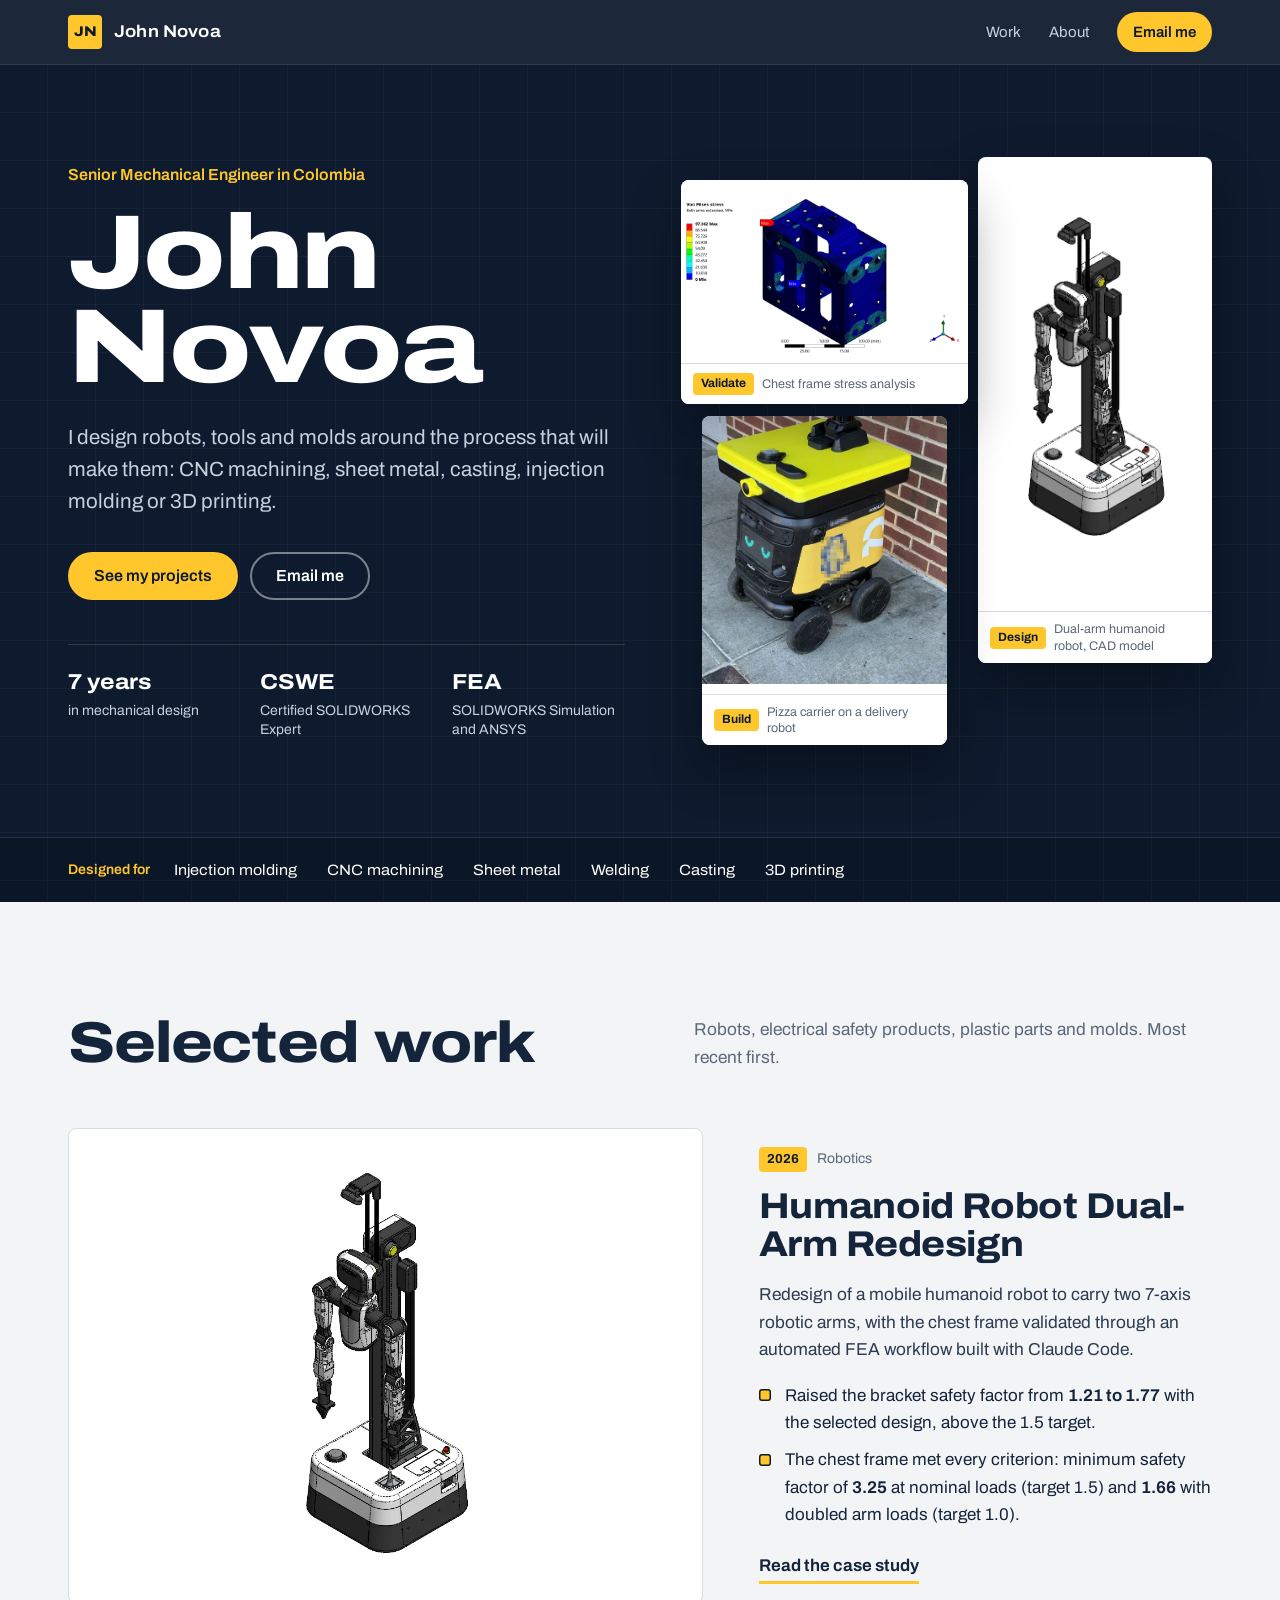
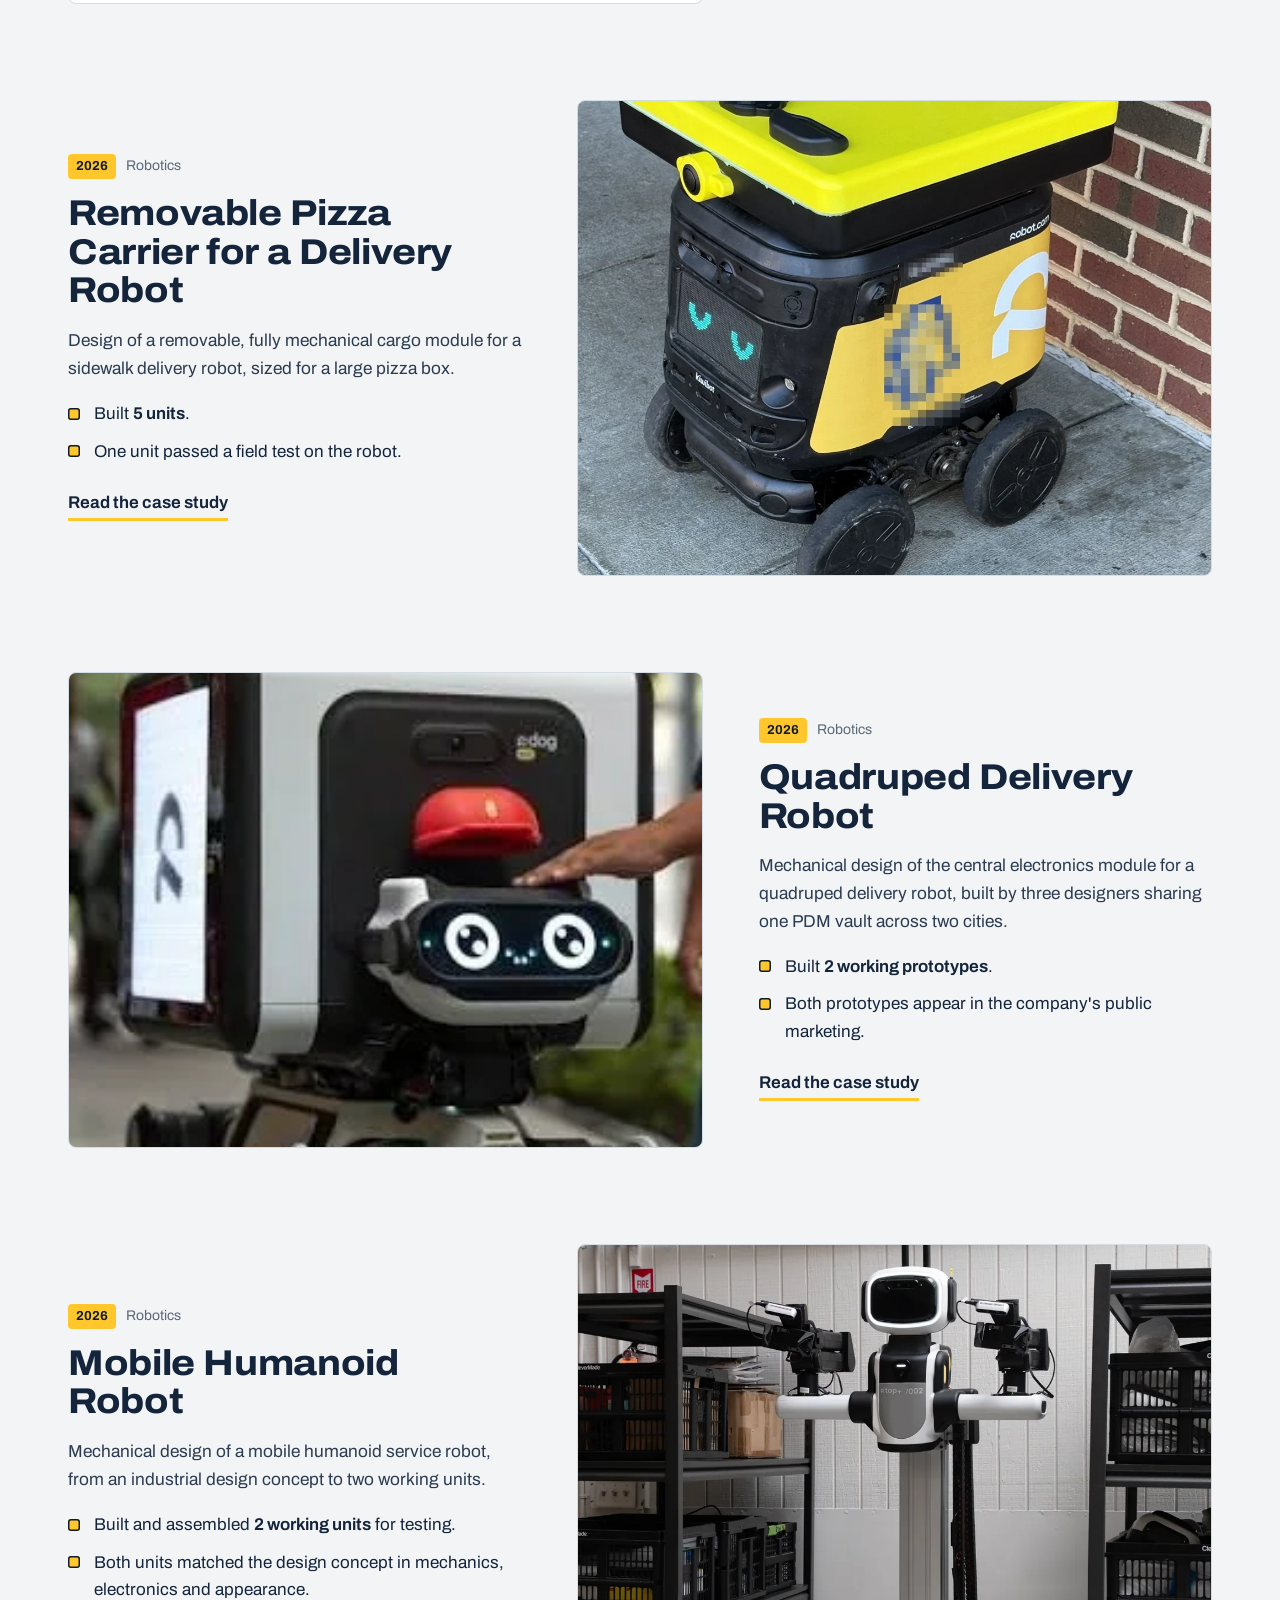
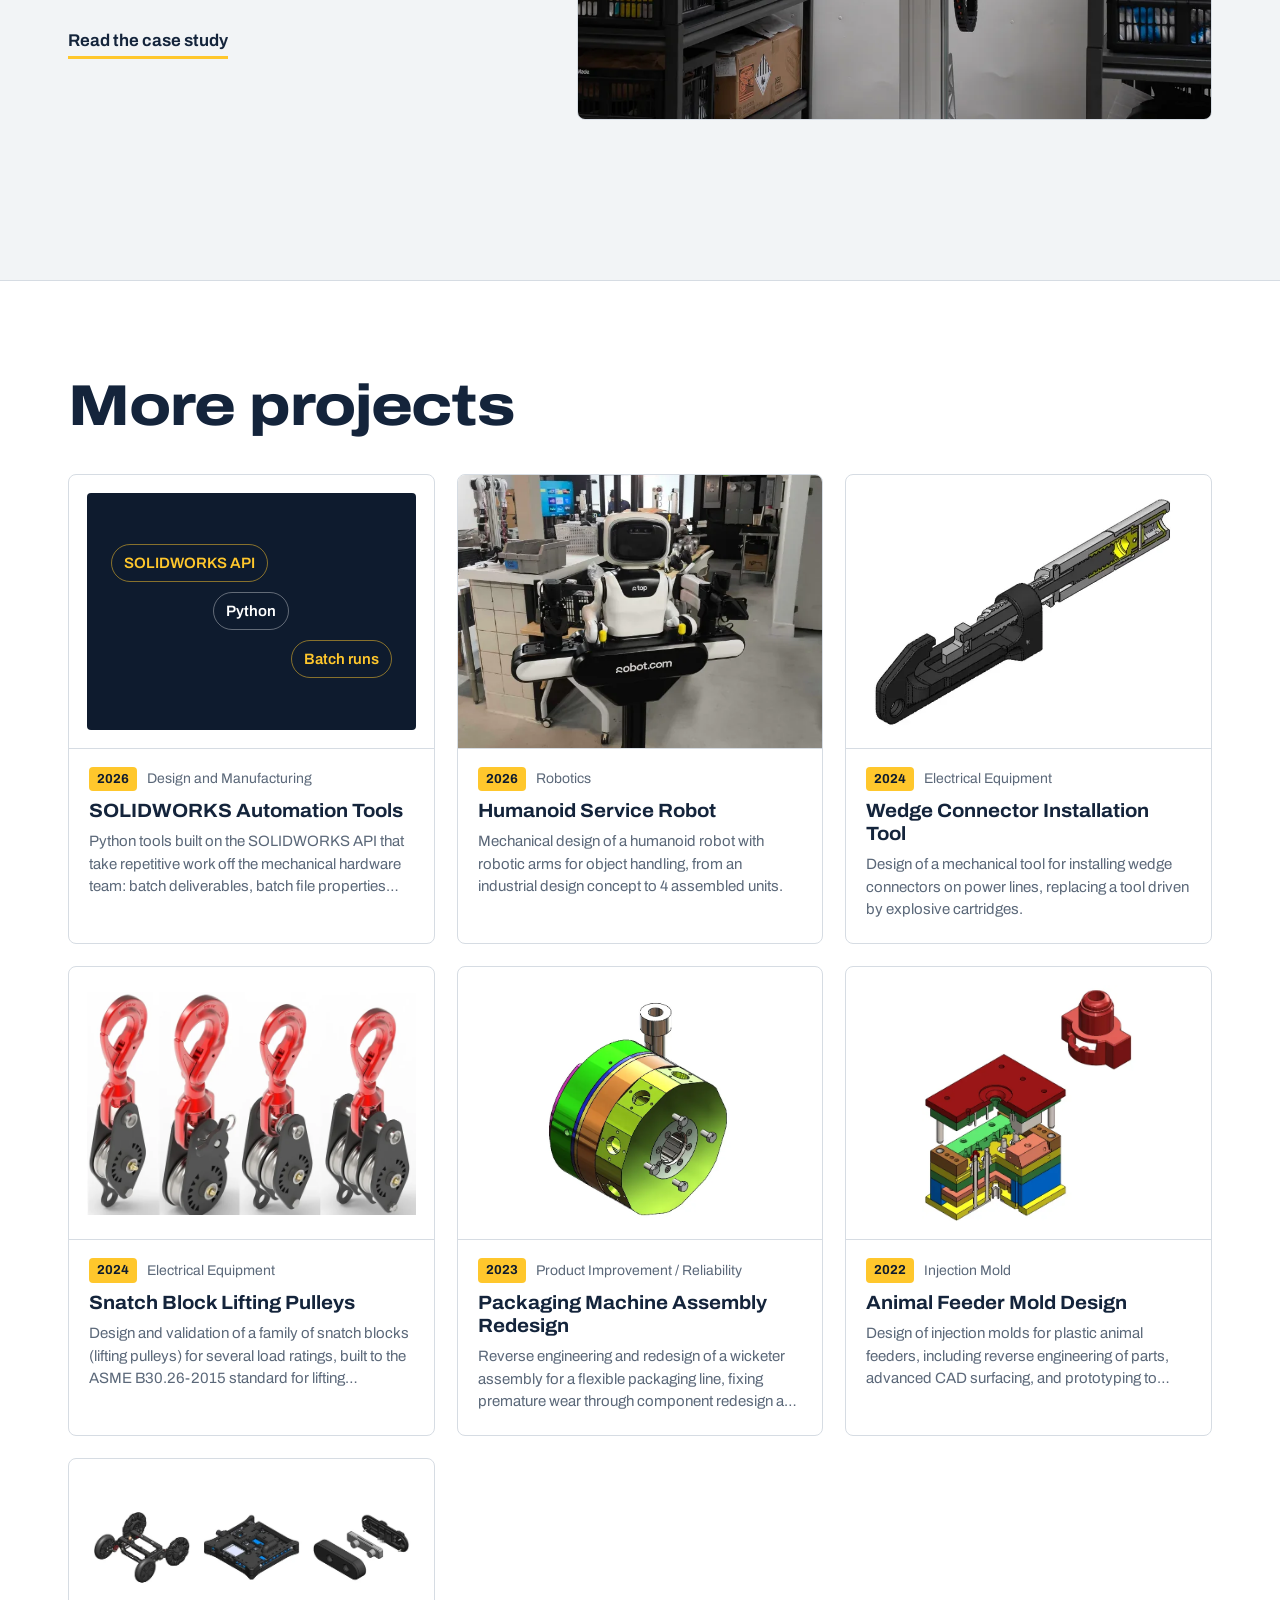
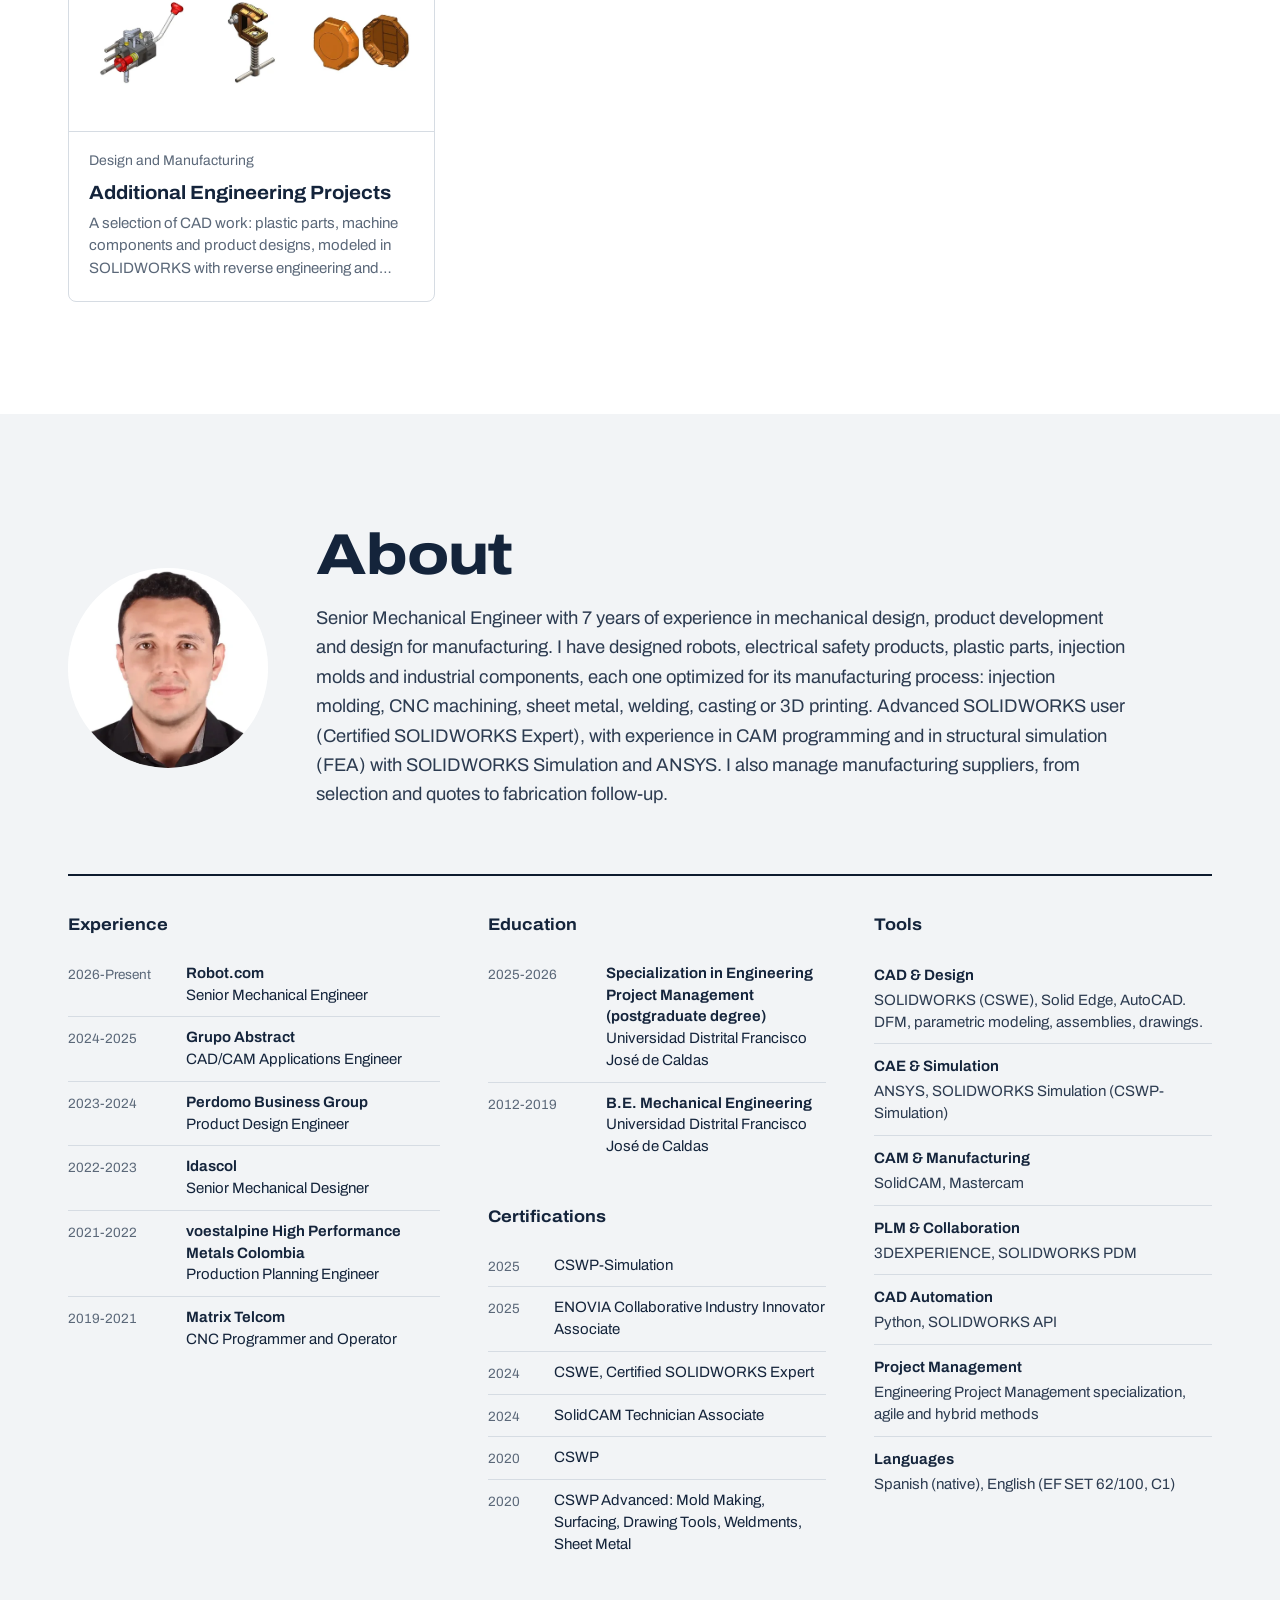
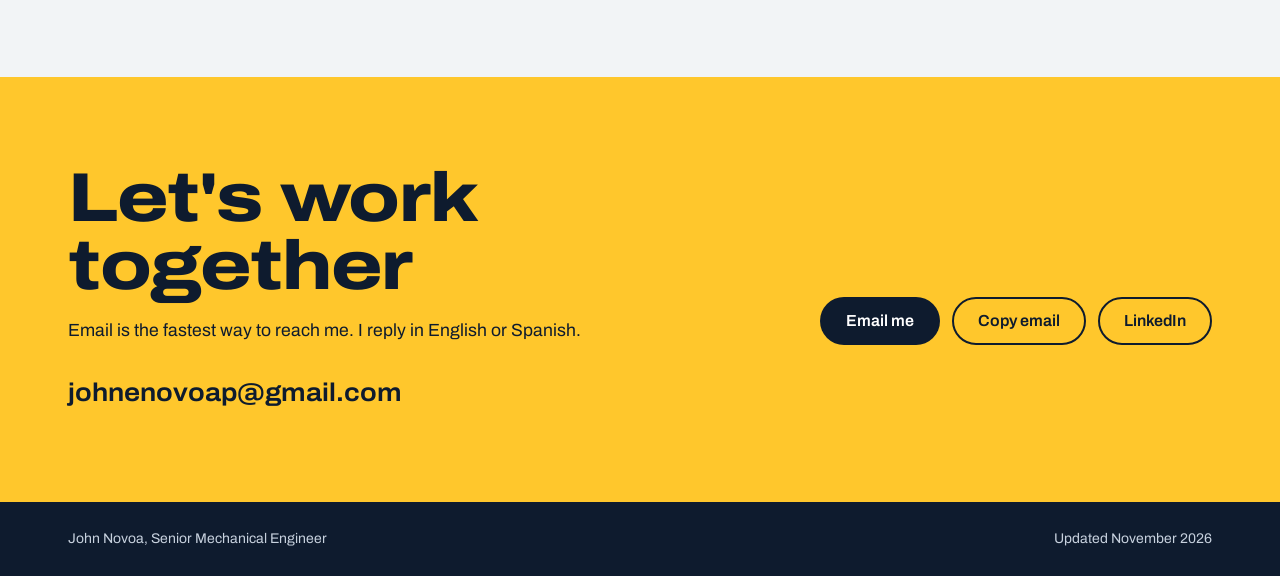
==== index.html @ 4c5e6058 "Portfolio site: home page and project case studies Co-Authored-By: Claude Opus 5.5 <noreply@anthropi" ====
<!DOCTYPE html>
<html lang="en">
<head>
<meta charset="utf-8">
<meta name="viewport" content="width=device-width, initial-scale=1">
<title>John Novoa | Senior Mechanical Engineer</title>
<meta name="description" content="John Novoa, Senior Mechanical Engineer in Colombia. Robots, electrical safety products, injection molds and industrial parts, designed for manufacturing and checked with FEA.">
<link rel="canonical" href="https://johnnovoa.github.io/portfolio/">
<meta property="og:type" content="website">
<meta property="og:title" content="John Novoa | Senior Mechanical Engineer">
<meta property="og:description" content="John Novoa, Senior Mechanical Engineer in Colombia. Robots, electrical safety products, injection molds and industrial parts, designed for manufacturing and checked with FEA.">
<meta property="og:url" content="https://johnnovoa.github.io/portfolio/">
<meta property="og:image" content="https://johnnovoa.github.io/portfolio/assets/img/og.jpg">
<meta name="twitter:card" content="summary_large_image">
<meta name="theme-color" content="#0E1B2E">
<link rel="icon" href="assets/favicon.svg" type="image/svg+xml">
<link rel="preload" href="assets/fonts/archivo-wdth.woff2" as="font" type="font/woff2" crossorigin>
<link rel="stylesheet" href="assets/css/site.css">
</head>
<body class="home">
<a class="skip" href="#main">Skip to content</a>
<header class="nav">
  <div class="wrap nav-in">
    <a class="mark" href="index.html" aria-label="John Novoa, home"><span class="mark-box">JN</span><span class="mark-name">John Novoa</span></a>
    <nav aria-label="Main">
      <a href="#work">Work</a>
      <a href="#about">About</a>
      <a class="nav-cta" href="mailto:johnenovoap@gmail.com">Email me</a>
    </nav>
  </div>
</header>
<main id="main">
<section class="hero" aria-labelledby="hero-h">
  <div class="wrap hero-in">
    <div class="hero-text" data-enter style="--d:0">
      <p class="kicker">Senior Mechanical Engineer in Colombia</p>
      <h1 id="hero-h">John Novoa</h1>
      <p class="hero-lead">I design robots, tools and molds around the process that will make them: CNC machining, sheet metal, casting, injection molding or 3D printing.</p>
      <div class="hero-actions">
        <a class="btn btn-yellow" href="#work">See my projects</a>
        <a class="btn btn-ghost" href="mailto:johnenovoap@gmail.com">Email me</a>
      </div>
      <ul class="hero-facts">
        <li><strong>7 years</strong> in mechanical design</li>
        <li><strong>CSWE</strong> Certified SOLIDWORKS Expert</li>
        <li><strong>FEA</strong> SOLIDWORKS Simulation and ANSYS</li>
      </ul>
    </div>
    <div class="hero-collage"><figure class="hc hc-a" data-enter style="--d:0"><img src="assets/img/27a45e9d2a-sm.webp" width="433" height="738" alt="Dual-arm humanoid robot, CAD model" decoding="async"><figcaption><span class="tag">Design</span>Dual-arm humanoid robot, CAD model</figcaption></figure><figure class="hc hc-b" data-enter style="--d:1"><img src="assets/img/2b82d723d8-sm.webp" width="581" height="760" alt="Pizza carrier on a delivery robot" decoding="async"><figcaption><span class="tag">Build</span>Pizza carrier on a delivery robot</figcaption></figure><figure class="hc hc-c" data-enter style="--d:2"><img src="assets/img/b080f89fcd.webp" srcset="assets/img/b080f89fcd-sm.webp 760w, assets/img/b080f89fcd.webp 1600w" sizes="(max-width: 760px) 100vw, 60vw" width="1600" height="1000" alt="Chest frame stress analysis" decoding="async"><figcaption><span class="tag">Validate</span>Chest frame stress analysis</figcaption></figure></div>
  </div>
  <div class="process-strip"><div class="wrap"><span class="ps-label">Designed for</span><ul><li>Injection molding</li><li>CNC machining</li><li>Sheet metal</li><li>Welding</li><li>Casting</li><li>3D printing</li></ul></div></div>
</section>

<section class="work" id="work" aria-labelledby="work-h">
  <div class="wrap">
    <div class="sec-head">
      <h2 id="work-h">Selected work</h2>
      <p>Robots, electrical safety products, plastic parts and molds. Most recent first.</p>
    </div>
    
    <article class="feature">
      <a class="feature-media" href="projects/humanoid-robot-dual-arm-redesign.html" tabindex="-1" aria-hidden="true">
        <img src="assets/img/27a45e9d2a.webp" width="433" height="738" alt="Full mobile robot with the body on the linear actuator" decoding="async" loading="lazy">
      </a>
      <div class="feature-text">
        <p class="meta"><span class="year">2026</span>Robotics</p>
        <h3><a href="projects/humanoid-robot-dual-arm-redesign.html">Humanoid Robot Dual-Arm Redesign</a></h3>
        <p class="feature-desc">Redesign of a mobile humanoid robot to carry two 7-axis robotic arms, with the chest frame validated through an automated FEA workflow built with Claude Code.</p>
        <ul class="ticks"><li>Raised the bracket safety factor from <strong>1.21 to 1.77</strong> with the selected design, above the 1.5 target.</li><li>The chest frame met every criterion: minimum safety factor of <strong>3.25</strong> at nominal loads (target 1.5) and <strong>1.66</strong> with doubled arm loads (target 1.0).</li></ul>
        <a class="more" href="projects/humanoid-robot-dual-arm-redesign.html">Read the case study<span class="sr"> about Humanoid Robot Dual-Arm Redesign</span></a>
      </div>
    </article>
    <article class="feature flip">
      <a class="feature-media cover" href="projects/removable-pizza-carrier-for-a-delivery-robot.html" tabindex="-1" aria-hidden="true">
        <img src="assets/img/2b82d723d8.webp" srcset="assets/img/2b82d723d8-sm.webp 581w, assets/img/2b82d723d8.webp 1147w" sizes="(max-width: 900px) 100vw, 55vw" width="1147" height="1500" alt="Pizza carrier mounted on the delivery robot" decoding="async" loading="lazy">
      </a>
      <div class="feature-text">
        <p class="meta"><span class="year">2026</span>Robotics</p>
        <h3><a href="projects/removable-pizza-carrier-for-a-delivery-robot.html">Removable Pizza Carrier for a Delivery Robot</a></h3>
        <p class="feature-desc">Design of a removable, fully mechanical cargo module for a sidewalk delivery robot, sized for a large pizza box.</p>
        <ul class="ticks"><li>Built <strong>5 units</strong>.</li><li>One unit passed a field test on the robot.</li></ul>
        <a class="more" href="projects/removable-pizza-carrier-for-a-delivery-robot.html">Read the case study<span class="sr"> about Removable Pizza Carrier for a Delivery Robot</span></a>
      </div>
    </article>
    <article class="feature">
      <a class="feature-media cover" href="projects/quadruped-delivery-robot.html" tabindex="-1" aria-hidden="true">
        <img src="assets/img/2d3044043c.webp" width="275" height="325" alt="Prototype in the field" decoding="async" loading="lazy">
      </a>
      <div class="feature-text">
        <p class="meta"><span class="year">2026</span>Robotics</p>
        <h3><a href="projects/quadruped-delivery-robot.html">Quadruped Delivery Robot</a></h3>
        <p class="feature-desc">Mechanical design of the central electronics module for a quadruped delivery robot, built by three designers sharing one PDM vault across two cities.</p>
        <ul class="ticks"><li>Built <strong>2 working prototypes</strong>.</li><li>Both prototypes appear in the company&#x27;s public marketing.</li></ul>
        <a class="more" href="projects/quadruped-delivery-robot.html">Read the case study<span class="sr"> about Quadruped Delivery Robot</span></a>
      </div>
    </article>
    <article class="feature flip">
      <a class="feature-media cover" href="projects/mobile-humanoid-robot.html" tabindex="-1" aria-hidden="true">
        <img src="assets/img/79cd6c6e70.webp" srcset="assets/img/79cd6c6e70-sm.webp 507w, assets/img/79cd6c6e70.webp 1067w" sizes="(max-width: 900px) 100vw, 55vw" width="1067" height="1600" alt="Assembled unit during testing" decoding="async" loading="lazy">
      </a>
      <div class="feature-text">
        <p class="meta"><span class="year">2026</span>Robotics</p>
        <h3><a href="projects/mobile-humanoid-robot.html">Mobile Humanoid Robot</a></h3>
        <p class="feature-desc">Mechanical design of a mobile humanoid service robot, from an industrial design concept to two working units.</p>
        <ul class="ticks"><li>Built and assembled <strong>2 working units</strong> for testing.</li><li>Both units matched the design concept in mechanics, electronics and appearance.</li></ul>
        <a class="more" href="projects/mobile-humanoid-robot.html">Read the case study<span class="sr"> about Mobile Humanoid Robot</span></a>
      </div>
    </article>
  </div>
</section>

<section class="more-work" aria-labelledby="more-h">
  <div class="wrap">
    <h2 id="more-h" class="sec-title">More projects</h2>
    <ul class="cards">
      <li class="card">
        <a href="projects/solidworks-automation-tools.html">
          <span class="card-thumb"><span class="thumb-code" aria-hidden="true"><span>SOLIDWORKS API</span><span>Python</span><span>Batch runs</span></span></span>
          <span class="card-body">
            <span class="meta"><span class="year">2026</span>Design and Manufacturing</span>
            <span class="card-title">SOLIDWORKS Automation Tools</span>
            <span class="card-desc">Python tools built on the SOLIDWORKS API that take repetitive work off the mechanical hardware team: batch deliverables, batch file properties and bills of materials.</span>
          </span>
        </a>
      </li>
      <li class="card">
        <a href="projects/humanoid-service-robot.html">
          <span class="card-thumb cover"><img src="assets/img/4a102c4e50-sm.webp" width="587" height="760" alt="" decoding="async" loading="lazy"></span>
          <span class="card-body">
            <span class="meta"><span class="year">2026</span>Robotics</span>
            <span class="card-title">Humanoid Service Robot</span>
            <span class="card-desc">Mechanical design of a humanoid robot with robotic arms for object handling, from an industrial design concept to 4 assembled units.</span>
          </span>
        </a>
      </li>
      <li class="card">
        <a href="projects/wedge-connector-installation-tool.html">
          <span class="card-thumb"><img src="assets/img/f9f5f37aba-sm.webp" width="594" height="444" alt="" decoding="async" loading="lazy"></span>
          <span class="card-body">
            <span class="meta"><span class="year">2024</span>Electrical Equipment</span>
            <span class="card-title">Wedge Connector Installation Tool</span>
            <span class="card-desc">Design of a mechanical tool for installing wedge connectors on power lines, replacing a tool driven by explosive cartridges.</span>
          </span>
        </a>
      </li>
      <li class="card">
        <a href="projects/snatch-block-lifting-pulleys.html">
          <span class="card-thumb"><img src="assets/img/d32afb1235-sm.webp" width="760" height="515" alt="" decoding="async" loading="lazy"></span>
          <span class="card-body">
            <span class="meta"><span class="year">2024</span>Electrical Equipment</span>
            <span class="card-title">Snatch Block Lifting Pulleys</span>
            <span class="card-desc">Design and validation of a family of snatch blocks (lifting pulleys) for several load ratings, built to the ASME B30.26-2015 standard for lifting equipment in the electrical sector.</span>
          </span>
        </a>
      </li>
      <li class="card">
        <a href="projects/packaging-machine-assembly-redesign.html">
          <span class="card-thumb"><img src="assets/img/97900d9d60-sm.webp" width="559" height="650" alt="" decoding="async" loading="lazy"></span>
          <span class="card-body">
            <span class="meta"><span class="year">2023</span>Product Improvement / Reliability</span>
            <span class="card-title">Packaging Machine Assembly Redesign</span>
            <span class="card-desc">Reverse engineering and redesign of a wicketer assembly for a flexible packaging line, fixing premature wear through component redesign and material selection.</span>
          </span>
        </a>
      </li>
      <li class="card">
        <a href="projects/animal-feeder-mold-design.html">
          <span class="card-thumb"><img src="assets/img/ce77e8c46d-sm.webp" width="527" height="582" alt="" decoding="async" loading="lazy"></span>
          <span class="card-body">
            <span class="meta"><span class="year">2022</span>Injection Mold</span>
            <span class="card-title">Animal Feeder Mold Design</span>
            <span class="card-desc">Design of injection molds for plastic animal feeders, including reverse engineering of parts, advanced CAD surfacing, and prototyping to validate functionality before manufacturing.</span>
          </span>
        </a>
      </li>
      <li class="card">
        <a href="projects/additional-engineering-projects.html">
          <span class="card-thumb"><img src="assets/img/8ab5a078c0-sm.webp" width="760" height="439" alt="" decoding="async" loading="lazy"></span>
          <span class="card-body">
            <span class="meta">Design and Manufacturing</span>
            <span class="card-title">Additional Engineering Projects</span>
            <span class="card-desc">A selection of CAD work: plastic parts, machine components and product designs, modeled in SOLIDWORKS with reverse engineering and design for manufacturing.</span>
          </span>
        </a>
      </li>
    </ul>
  </div>
</section>

<section class="about" id="about" aria-labelledby="about-h">
  <div class="wrap">
    <div class="about-top">
      <img class="portrait" src="assets/img/15ae0c9bc2.webp" width="480" height="480" alt="Portrait of John Novoa" decoding="async" loading="lazy">
      <div>
        <h2 id="about-h" class="sec-title">About</h2>
        <p class="about-lead">Senior Mechanical Engineer with 7 years of experience in mechanical design, product development and design for manufacturing. I have designed robots, electrical safety products, plastic parts, injection molds and industrial components, each one optimized for its manufacturing process: injection molding, CNC machining, sheet metal, welding, casting or 3D printing. Advanced SOLIDWORKS user (Certified SOLIDWORKS Expert), with experience in CAM programming and in structural simulation (FEA) with SOLIDWORKS Simulation and ANSYS. I also manage manufacturing suppliers, from selection and quotes to fabrication follow-up.</p>
      </div>
    </div>
    <div class="about-grid">
      <div class="col">
        <h3>Experience</h3>
        <ol class="tl"><li><span class="when">2026-Present</span><span><strong>Robot.com</strong>Senior Mechanical Engineer</span></li><li><span class="when">2024-2025</span><span><strong>Grupo Abstract</strong>CAD/CAM Applications Engineer</span></li><li><span class="when">2023-2024</span><span><strong>Perdomo Business Group</strong>Product Design Engineer</span></li><li><span class="when">2022-2023</span><span><strong>Idascol</strong>Senior Mechanical Designer</span></li><li><span class="when">2021-2022</span><span><strong>voestalpine High Performance Metals Colombia</strong>Production Planning Engineer</span></li><li><span class="when">2019-2021</span><span><strong>Matrix Telcom</strong>CNC Programmer and Operator</span></li></ol>
      </div>
      <div class="col">
        <h3>Education</h3>
        <ol class="tl"><li><span class="when">2025-2026</span><span><strong>Specialization in Engineering Project Management (postgraduate degree)</strong>Universidad Distrital Francisco José de Caldas</span></li><li><span class="when">2012-2019</span><span><strong>B.E. Mechanical Engineering</strong>Universidad Distrital Francisco José de Caldas</span></li></ol>
        <h3>Certifications</h3>
        <ul class="tl certs"><li><span class="when">2025</span><span>CSWP-Simulation</span></li><li><span class="when">2025</span><span>ENOVIA Collaborative Industry Innovator Associate</span></li><li><span class="when">2024</span><span>CSWE, Certified SOLIDWORKS Expert</span></li><li><span class="when">2024</span><span>SolidCAM Technician Associate</span></li><li><span class="when">2020</span><span>CSWP</span></li><li><span class="when">2020</span><span>CSWP Advanced: Mold Making, Surfacing, Drawing Tools, Weldments, Sheet Metal</span></li></ul>
      </div>
      <div class="col">
        <h3>Tools</h3>
        <dl class="skills"><div><dt>CAD &amp; Design</dt><dd>SOLIDWORKS (CSWE), Solid Edge, AutoCAD. DFM, parametric modeling, assemblies, drawings.</dd></div><div><dt>CAE &amp; Simulation</dt><dd>ANSYS, SOLIDWORKS Simulation (CSWP-Simulation)</dd></div><div><dt>CAM &amp; Manufacturing</dt><dd>SolidCAM, Mastercam</dd></div><div><dt>PLM &amp; Collaboration</dt><dd>3DEXPERIENCE, SOLIDWORKS PDM</dd></div><div><dt>CAD Automation</dt><dd>Python, SOLIDWORKS API</dd></div><div><dt>Project Management</dt><dd>Engineering Project Management specialization, agile and hybrid methods</dd></div><div><dt>Languages</dt><dd>Spanish (native), English (EF SET 62/100, C1)</dd></div></dl>
      </div>
    </div>
  </div>
</section>
</main>
<section class="contact" id="contact" aria-labelledby="contact-h">
  <div class="wrap contact-in">
    <div>
      <h2 id="contact-h">Let's work together</h2>
      <p>Email is the fastest way to reach me. I reply in English or Spanish.</p>
    </div>
    <div class="contact-actions">
      <a class="btn btn-dark" href="mailto:johnenovoap@gmail.com">Email me</a>
      <button class="btn btn-line copy" type="button" data-copy="johnenovoap@gmail.com">Copy email</button>
      <a class="btn btn-line" href="https://www.linkedin.com/in/john-novoa" target="_blank" rel="noopener">LinkedIn</a>
    </div>
    <p class="contact-mail">johnenovoap@gmail.com</p>
  </div>
</section>
<footer class="foot">
  <div class="wrap foot-in">
    <span>John Novoa, Senior Mechanical Engineer</span>
    <span>Updated November 2026</span>
  </div>
</footer>
<dialog class="lightbox" aria-label="Enlarged image">
  <button class="lb-close" type="button" aria-label="Close">Close</button>
  <img alt="">
  <p class="lb-cap"></p>
</dialog>
<script src="assets/js/site.js" defer></script>
</body>
</html>
---- assets/css/site.css ----
/* John Novoa portfolio */
@font-face{font-family:'Archivo';src:url(../fonts/archivo-wdth.woff2) format('woff2');font-weight:100 900;font-stretch:62% 125%;font-style:normal;font-display:swap}

:root{
  --navy:#0E1B2E;
  --navy-2:#172A45;
  --ink:#14243B;
  --muted:#5B6879;
  --paper:#F2F4F6;
  --white:#FFFFFF;
  --line:#D6DCE3;
  --yellow:#FFC72C;
  --on-dark:#C7D1DE;
  --radius:8px;
  --wrap:1200px;
  --font:'Archivo',system-ui,-apple-system,'Segoe UI',Roboto,sans-serif;
}
*{box-sizing:border-box}
html{scroll-behavior:smooth;scroll-padding-top:80px}
body{margin:0;font-family:var(--font);font-size:17px;line-height:1.6;color:var(--ink);background:var(--paper);-webkit-font-smoothing:antialiased;text-rendering:optimizeLegibility}
img{display:block;max-width:100%;height:auto}
a{color:inherit}
strong{font-weight:650}
.wrap{max-width:var(--wrap);margin:0 auto;padding:0 28px}
.sr{position:absolute;width:1px;height:1px;overflow:hidden;clip:rect(0 0 0 0);white-space:nowrap}
:focus-visible{outline:3px solid var(--yellow);outline-offset:3px;border-radius:2px}
.skip{position:absolute;left:-999px;top:10px;z-index:20;background:var(--yellow);color:var(--navy);padding:10px 14px;font-weight:600}
.skip:focus{left:10px}

/* nav */
.nav{position:sticky;top:0;z-index:10;background:rgba(14,27,46,.94);backdrop-filter:blur(10px);color:var(--white);border-bottom:1px solid rgba(255,255,255,.08)}
.nav-in{display:flex;align-items:center;justify-content:space-between;height:64px}
.mark{display:flex;align-items:center;gap:12px;text-decoration:none}
.mark-box{display:grid;place-items:center;width:34px;height:34px;background:var(--yellow);color:var(--navy);font-weight:800;font-stretch:115%;font-size:14px;border-radius:4px}
.mark-name{font-weight:650;font-stretch:110%;letter-spacing:.01em}
.nav nav{display:flex;align-items:center;gap:28px;font-size:15px}
.nav nav a{text-decoration:none;color:var(--on-dark);padding:6px 0}
.nav nav a:hover{color:var(--white)}
.nav nav .nav-cta{color:var(--navy);background:var(--yellow);padding:8px 16px;border-radius:999px;font-weight:600}
.nav nav .nav-cta:hover{color:var(--navy);background:#FFD65E}

/* buttons */
.btn{display:inline-flex;align-items:center;justify-content:center;min-height:48px;padding:0 24px;border-radius:999px;font:600 16px/1 var(--font);text-decoration:none;cursor:pointer;border:2px solid transparent;transition:transform .15s ease,background-color .15s ease}
.btn:hover{transform:translateY(-1px)}
.btn:active{transform:translateY(1px)}
.btn-yellow{background:var(--yellow);color:var(--navy)}
.btn-yellow:hover{background:#FFD65E}
.btn-ghost{border-color:rgba(255,255,255,.45);color:var(--white)}
.btn-ghost:hover{border-color:var(--white)}
.btn-dark{background:var(--navy);color:var(--white)}
.btn-dark:hover{background:var(--navy-2)}
.btn-line{background:transparent;border-color:var(--navy);color:var(--navy)}
.btn-line:hover{background:rgba(14,27,46,.08)}

/* hero */
.hero{position:relative;background:var(--navy);color:var(--white);overflow:hidden;
  background-image:linear-gradient(rgba(255,255,255,.035) 1px,transparent 1px),linear-gradient(90deg,rgba(255,255,255,.035) 1px,transparent 1px);
  background-size:48px 48px;background-position:-1px -1px}
.hero-in{display:grid;grid-template-columns:1.05fr 1fr;gap:56px;align-items:center;padding-top:72px;padding-bottom:72px;min-height:calc(100svh - 64px - 64px)}
.kicker{margin:0 0 18px;color:var(--yellow);font-weight:600;font-size:16px}
.hero h1{margin:0;font-size:clamp(3.4rem,8.2vw,7rem);line-height:.9;font-weight:820;font-stretch:125%;letter-spacing:-.025em}
.hero-lead{margin:28px 0 0;font-size:clamp(1.12rem,1.6vw,1.3rem);line-height:1.55;color:var(--on-dark);max-width:34em}
.hero-actions{display:flex;flex-wrap:wrap;gap:12px;margin-top:34px}
.hero-facts{list-style:none;margin:44px 0 0;padding:22px 0 0;border-top:1px solid rgba(255,255,255,.14);display:grid;grid-template-columns:repeat(3,1fr);gap:18px;font-size:14px;color:var(--on-dark);line-height:1.4}
.hero-facts strong{display:block;color:var(--white);font-size:1.35rem;font-stretch:112%;font-weight:720;margin-bottom:4px}

.hero-collage{position:relative;height:clamp(460px,46vw,600px)}
.hc{position:absolute;margin:0;background:var(--white);border-radius:var(--radius);box-shadow:0 24px 50px rgba(0,0,0,.38);overflow:hidden;display:flex;flex-direction:column}
.hc img{flex:1;min-height:0;width:100%;object-fit:contain;padding:14px}
.hc-a{right:0;top:0;width:44%;height:86%}
.hc-b{left:4%;bottom:0;width:46%;height:56%}
.hc-b img{object-fit:cover;padding:0}
.hc-c{left:0;top:4%;width:54%;height:38%}
.hc-c img{object-fit:cover;padding:0;object-position:58% 50%}
.hc figcaption{display:flex;align-items:center;gap:8px;padding:9px 12px;font-size:12.5px;color:var(--muted);border-top:1px solid var(--line);background:var(--white);line-height:1.3}
.tag{flex:none;background:var(--yellow);color:var(--navy);font-weight:700;font-size:12px;padding:3px 8px;border-radius:4px}

.process-strip{border-top:1px solid rgba(255,255,255,.12);background:rgba(0,0,0,.18)}
.process-strip .wrap{display:flex;align-items:center;gap:24px;min-height:64px;flex-wrap:wrap;padding-top:12px;padding-bottom:12px}
.ps-label{color:var(--yellow);font-weight:600;font-size:14px}
.process-strip ul{list-style:none;margin:0;padding:0;display:flex;flex-wrap:wrap;gap:8px 30px;font-size:15px;color:var(--white);font-stretch:108%}

/* entrance: one orchestrated moment on load */
@media (prefers-reduced-motion:no-preference){
  [data-enter]{animation:enter .8s cubic-bezier(.2,.7,.2,1) both;animation-delay:calc(var(--d,0) * 120ms + 80ms)}
  .hc[data-enter]{animation-delay:calc(var(--d,0) * 140ms + 280ms)}
  @keyframes enter{from{opacity:0;transform:translateY(18px)}to{opacity:1;transform:none}}
}

/* section heads */
.sec-head{display:grid;grid-template-columns:1fr 1fr;gap:32px;align-items:end;margin-bottom:56px}
.sec-head h2,.sec-title{margin:0;font-size:clamp(2.2rem,4.6vw,3.6rem);line-height:1;font-weight:780;font-stretch:118%;letter-spacing:-.02em}
.sec-head p{margin:0;color:var(--muted);font-size:1.08rem;max-width:30em;justify-self:end}
.meta{display:flex;align-items:center;flex-wrap:wrap;gap:10px;margin:0;font-size:14px;color:var(--muted)}
.year{background:var(--yellow);color:var(--navy);font-weight:700;font-size:13px;padding:2px 8px;border-radius:4px;font-variant-numeric:tabular-nums}

/* featured work */
.work{padding:112px 0 64px}
.feature{display:grid;grid-template-columns:7fr 5fr;gap:56px;align-items:center;margin-bottom:96px}
.feature.flip{grid-template-columns:5fr 7fr}
.feature.flip .feature-media{order:2}
.feature-media{display:block;background:var(--white);border-radius:var(--radius);aspect-ratio:4/3;overflow:hidden;border:1px solid var(--line)}
.feature-media img{width:100%;height:100%;object-fit:contain;padding:28px;transition:transform .5s cubic-bezier(.2,.7,.2,1)}
.feature-media:hover img{transform:scale(1.03)}
.feature-media.cover img{object-fit:cover;padding:0}
.feature-text h3{margin:16px 0 0;font-size:clamp(1.7rem,2.8vw,2.3rem);line-height:1.08;font-weight:760;font-stretch:110%;letter-spacing:-.01em}
.feature-text h3 a{text-decoration:none}
.feature-text h3 a:hover{text-decoration:underline;text-decoration-color:var(--yellow);text-decoration-thickness:4px;text-underline-offset:6px}
.feature-desc{margin:16px 0 0;font-size:1.08rem;color:#2C3B50}
.ticks{list-style:none;margin:18px 0 0;padding:0}
.ticks li{position:relative;padding-left:26px;margin:0 0 10px}
.ticks li::before{content:"";position:absolute;left:0;top:.42em;width:12px;height:12px;background:var(--yellow);border-radius:3px;box-shadow:inset 0 0 0 1.5px var(--navy)}
.more{display:inline-block;margin-top:14px;font-weight:650;text-decoration:none;border-bottom:3px solid var(--yellow);padding-bottom:2px}
.more:hover{background:var(--yellow)}

/* more projects */
.more-work{padding:96px 0 112px;background:var(--white);border-top:1px solid var(--line)}
.more-work .sec-title{margin-bottom:40px}
.cards{list-style:none;margin:0;padding:0;display:grid;grid-template-columns:repeat(auto-fill,minmax(300px,1fr));gap:22px}
.card a{display:flex;flex-direction:column;height:100%;text-decoration:none;border:1px solid var(--line);border-radius:var(--radius);overflow:hidden;background:var(--white);transition:transform .2s ease,border-color .2s ease}
.card a:hover{transform:translateY(-2px);border-color:var(--navy)}
.card-thumb{display:flex;align-items:center;justify-content:center;aspect-ratio:4/3;padding:18px;border-bottom:1px solid var(--line);overflow:hidden}
.card-thumb img{max-height:100%;width:auto;object-fit:contain;transition:transform .4s ease}
.card a:hover .card-thumb img{transform:scale(1.03)}
.card-thumb.cover{padding:0}
.card-thumb.cover img{width:100%;height:100%;object-fit:cover}
.thumb-code{width:100%;height:100%;display:flex;flex-direction:column;justify-content:center;gap:10px;padding:24px;background:var(--navy);border-radius:4px}
.thumb-code span{align-self:flex-start;color:var(--yellow);border:1px solid rgba(255,199,44,.5);padding:6px 12px;border-radius:999px;font-weight:600;font-size:15px}
.thumb-code span:nth-child(2){align-self:center;color:var(--white);border-color:rgba(255,255,255,.35)}
.thumb-code span:nth-child(3){align-self:flex-end}
.card-body{display:flex;flex-direction:column;gap:8px;padding:18px 20px 22px}
.card-title{font-size:1.2rem;font-weight:700;font-stretch:106%;line-height:1.2}
.card-desc{font-size:15px;color:var(--muted);line-height:1.5;display:-webkit-box;-webkit-line-clamp:3;-webkit-box-orient:vertical;overflow:hidden}

/* about */
.about{padding:112px 0}
.about-top{display:grid;grid-template-columns:200px 1fr;gap:48px;align-items:center;margin-bottom:64px}
.portrait{width:200px;height:200px;border-radius:50%;background:var(--white);object-fit:cover}
.about-lead{margin:20px 0 0;font-size:1.15rem;max-width:44em;color:#2C3B50}
.about-grid{display:grid;grid-template-columns:1.1fr 1fr 1fr;gap:48px;border-top:2px solid var(--navy);padding-top:36px}
.col h3{margin:0 0 14px;font-size:1.05rem;font-weight:700;font-stretch:108%}
.col h3:not(:first-child){margin-top:36px}
.tl{list-style:none;margin:0;padding:0}
.tl li{display:grid;grid-template-columns:104px 1fr;gap:14px;padding:10px 0;border-bottom:1px solid var(--line);font-size:15px;line-height:1.45}
.tl li:last-child{border-bottom:0}
.tl strong{display:block;font-weight:650}
.when{color:var(--muted);font-size:13.5px;font-variant-numeric:tabular-nums;padding-top:2px}
.certs li{grid-template-columns:52px 1fr}
.skills{margin:0}
.skills div{padding:10px 0;border-bottom:1px solid var(--line)}
.skills div:last-child{border-bottom:0}
.skills dt{font-weight:650;font-size:15px}
.skills dd{margin:3px 0 0;font-size:15px;color:#2C3B50;line-height:1.45}

/* contact */
.contact{background:var(--yellow);color:var(--navy);padding:88px 0}
.contact-in{display:grid;grid-template-columns:1fr auto;gap:28px 48px;align-items:end}
.contact h2{margin:0;font-size:clamp(2.4rem,5.4vw,4.4rem);line-height:.98;font-weight:800;font-stretch:120%;letter-spacing:-.02em}
.contact p{margin:16px 0 0;font-size:1.1rem}
.contact-actions{display:flex;flex-wrap:wrap;gap:12px}
.contact-mail{grid-column:1/-1;margin:0!important;font-size:clamp(1.1rem,2.4vw,1.6rem)!important;font-weight:650;font-stretch:108%}
.copy.done{background:var(--navy);color:var(--yellow)}

.foot{background:var(--navy);color:var(--on-dark);font-size:14px}
.foot-in{display:flex;justify-content:space-between;gap:16px;flex-wrap:wrap;padding-top:26px;padding-bottom:26px}

/* project page */
.p-head{background:var(--navy);color:var(--white);
  background-image:linear-gradient(rgba(255,255,255,.035) 1px,transparent 1px),linear-gradient(90deg,rgba(255,255,255,.035) 1px,transparent 1px);background-size:48px 48px}
.p-head-in{display:grid;grid-template-columns:1fr 1fr;gap:56px;align-items:center;padding-top:56px;padding-bottom:64px}
.p-head.no-img .p-head-in{grid-template-columns:1fr}
.back{display:inline-block;margin-bottom:28px;color:var(--on-dark);text-decoration:none;font-size:15px;border-bottom:2px solid rgba(255,199,44,.6)}
.back:hover{color:var(--white);border-color:var(--yellow)}
.p-head .meta{color:var(--on-dark)}
.p-head h1{margin:16px 0 0;font-size:clamp(2.3rem,5vw,4rem);line-height:1;font-weight:800;font-stretch:115%;letter-spacing:-.02em;max-width:14em}
.p-lead{margin:22px 0 0;font-size:1.2rem;line-height:1.55;color:var(--on-dark);max-width:34em}
.chips{list-style:none;padding:0;margin:26px 0 0;display:flex;flex-wrap:wrap;gap:8px}
.chips li{font-size:13px;padding:5px 12px;border-radius:999px;border:1px solid rgba(255,255,255,.28);color:var(--white)}
.p-hero-img{margin:0}
.p-hero-img .zoom{background:var(--white);border-radius:var(--radius);height:min(560px,62vh);box-shadow:0 24px 50px rgba(0,0,0,.35)}
.p-hero-img figcaption{color:var(--on-dark);margin-top:12px}
.zoom{all:unset;box-sizing:border-box;cursor:zoom-in;display:flex;align-items:center;justify-content:center;width:100%;padding:20px;overflow:hidden}
.zoom img{max-height:100%;width:auto;object-fit:contain;transition:transform .4s ease}
.zoom:hover img{transform:scale(1.02)}
.zoom:focus-visible{outline:3px solid var(--yellow);outline-offset:3px}
figcaption{font-size:14px;color:var(--muted);line-height:1.4;margin-top:10px}

.p-body{padding-top:72px;padding-bottom:96px}
.block{display:grid;grid-template-columns:260px 1fr;gap:32px;padding:32px 0;border-top:1px solid var(--line)}
.block:first-child{border-top:0;padding-top:0}
.block h2,.impact h2{margin:0;font-size:1.3rem;line-height:1.25;font-weight:720;font-stretch:108%}
.dots{list-style:none;margin:0;padding:0;max-width:46em}
.dots li{position:relative;padding-left:22px;margin:0 0 12px}
.dots li::before{content:"";position:absolute;left:2px;top:.62em;width:8px;height:8px;background:var(--navy);border-radius:2px}
.impact{display:grid;grid-template-columns:260px 1fr;gap:32px;margin:24px 0 8px;padding:36px 40px;background:var(--navy);color:var(--white);border-radius:var(--radius)}
.impact .ticks{margin:0;max-width:46em}
.impact .ticks li::before{box-shadow:none}
.impact strong{color:var(--yellow)}

.gallery{margin-top:72px}
.shots{display:grid;grid-template-columns:repeat(auto-fit,minmax(340px,1fr));gap:28px}
.shot{margin:0}
.shots .shot.wide{grid-column:span 2}
.shots .shot.wide .zoom{height:460px}
.shot .zoom{background:var(--white);border:1px solid var(--line);border-radius:var(--radius);height:400px}
.shots.small{grid-template-columns:repeat(auto-fill,minmax(240px,1fr));gap:20px}
.shots.small .shot.wide .zoom{height:280px}
.shots.small .zoom{height:280px;padding:14px}

.sub{display:grid;grid-template-columns:minmax(260px,1fr) 2fr;gap:40px;padding:48px 0;border-top:1px solid var(--line)}
.sub:first-of-type{margin-top:72px}
.sub-head h2{margin:0;font-size:1.45rem;line-height:1.2;font-weight:740;font-stretch:108%}
.sub-head h2 .year{margin-left:8px;vertical-align:3px}
.sub-head p{margin:12px 0 0;color:#2C3B50}
.sub-head .dots{margin-top:16px;font-size:15.5px}

.pager{display:grid;grid-template-columns:1fr 1fr;gap:20px;margin-top:88px}
.pg{display:flex;flex-direction:column;gap:6px;padding:24px 26px;border:1px solid var(--line);border-radius:var(--radius);background:var(--white);text-decoration:none;font-size:1.15rem;font-weight:680;font-stretch:106%;line-height:1.25;transition:transform .2s ease,border-color .2s ease}
.pg span{font-size:13.5px;font-weight:500;color:var(--muted);font-stretch:100%}
.pg:hover{transform:translateY(-2px);border-color:var(--navy)}
.pg.next{text-align:right;grid-column:2}

/* lightbox */
.lightbox{border:0;padding:24px;border-radius:var(--radius);max-width:min(1400px,96vw);max-height:94vh;background:var(--white);color:var(--ink)}
.lightbox::backdrop{background:rgba(14,27,46,.86)}
.lightbox img{max-height:80vh;width:auto;margin:0 auto}
.lb-cap{margin:12px 0 0;text-align:center;font-size:14px;color:var(--muted)}
.lb-close{position:absolute;top:12px;right:12px;font:600 14px var(--font);background:var(--white);border:2px solid var(--navy);border-radius:999px;padding:6px 14px;cursor:pointer}
.lb-close:hover{background:var(--yellow)}

/* responsive */
@media (max-width:1000px){
  .hero-in{grid-template-columns:1fr;gap:48px;min-height:0}
  .hero-collage{height:440px;max-width:640px}
  .feature,.feature.flip{grid-template-columns:1fr;gap:28px}
  .feature.flip .feature-media{order:0}
  .about-grid{grid-template-columns:1fr 1fr}
  .about-grid .col:last-child{grid-column:1/-1}
  .p-head-in{grid-template-columns:1fr}
  .sub{grid-template-columns:1fr;gap:24px}
  .contact-in{grid-template-columns:1fr}
}
@media (max-width:680px){
  body{font-size:16px}
  .wrap{padding:0 20px}
  .mark-name{display:none}
  .nav nav{gap:18px}
  .hero-in{padding-top:44px;padding-bottom:48px}
  .hero-facts{grid-template-columns:1fr;gap:14px}
  .hero-collage{height:auto;display:grid;grid-template-columns:1fr 1fr;gap:12px}
  .hc{position:relative;inset:auto;width:auto;height:240px}
  .hc-c{grid-column:1/-1;height:220px;order:-1}
  .sec-head{grid-template-columns:1fr;gap:14px;margin-bottom:40px}
  .sec-head p{justify-self:start}
  .work,.about{padding:72px 0}
  .more-work{padding:72px 0}
  .feature{margin-bottom:64px}
  .feature-media img{padding:16px}
  .about-top{grid-template-columns:1fr;gap:24px}
  .portrait{width:140px;height:140px}
  .about-grid{grid-template-columns:1fr}
  .block,.impact{grid-template-columns:1fr;gap:14px}
  .impact{padding:26px 22px}
  .shots{grid-template-columns:1fr}
  .shots .shot.wide{grid-column:auto}
  .shots .shot.wide .zoom{height:auto}
  .shot .zoom{height:auto;max-height:420px}
  .p-hero-img .zoom{height:auto;max-height:460px}
  .pager{grid-template-columns:1fr}
  .pg.next{grid-column:auto}
  .contact{padding:64px 0}
}
@media (hover:none){.card a:hover,.pg:hover,.btn:hover{transform:none}}
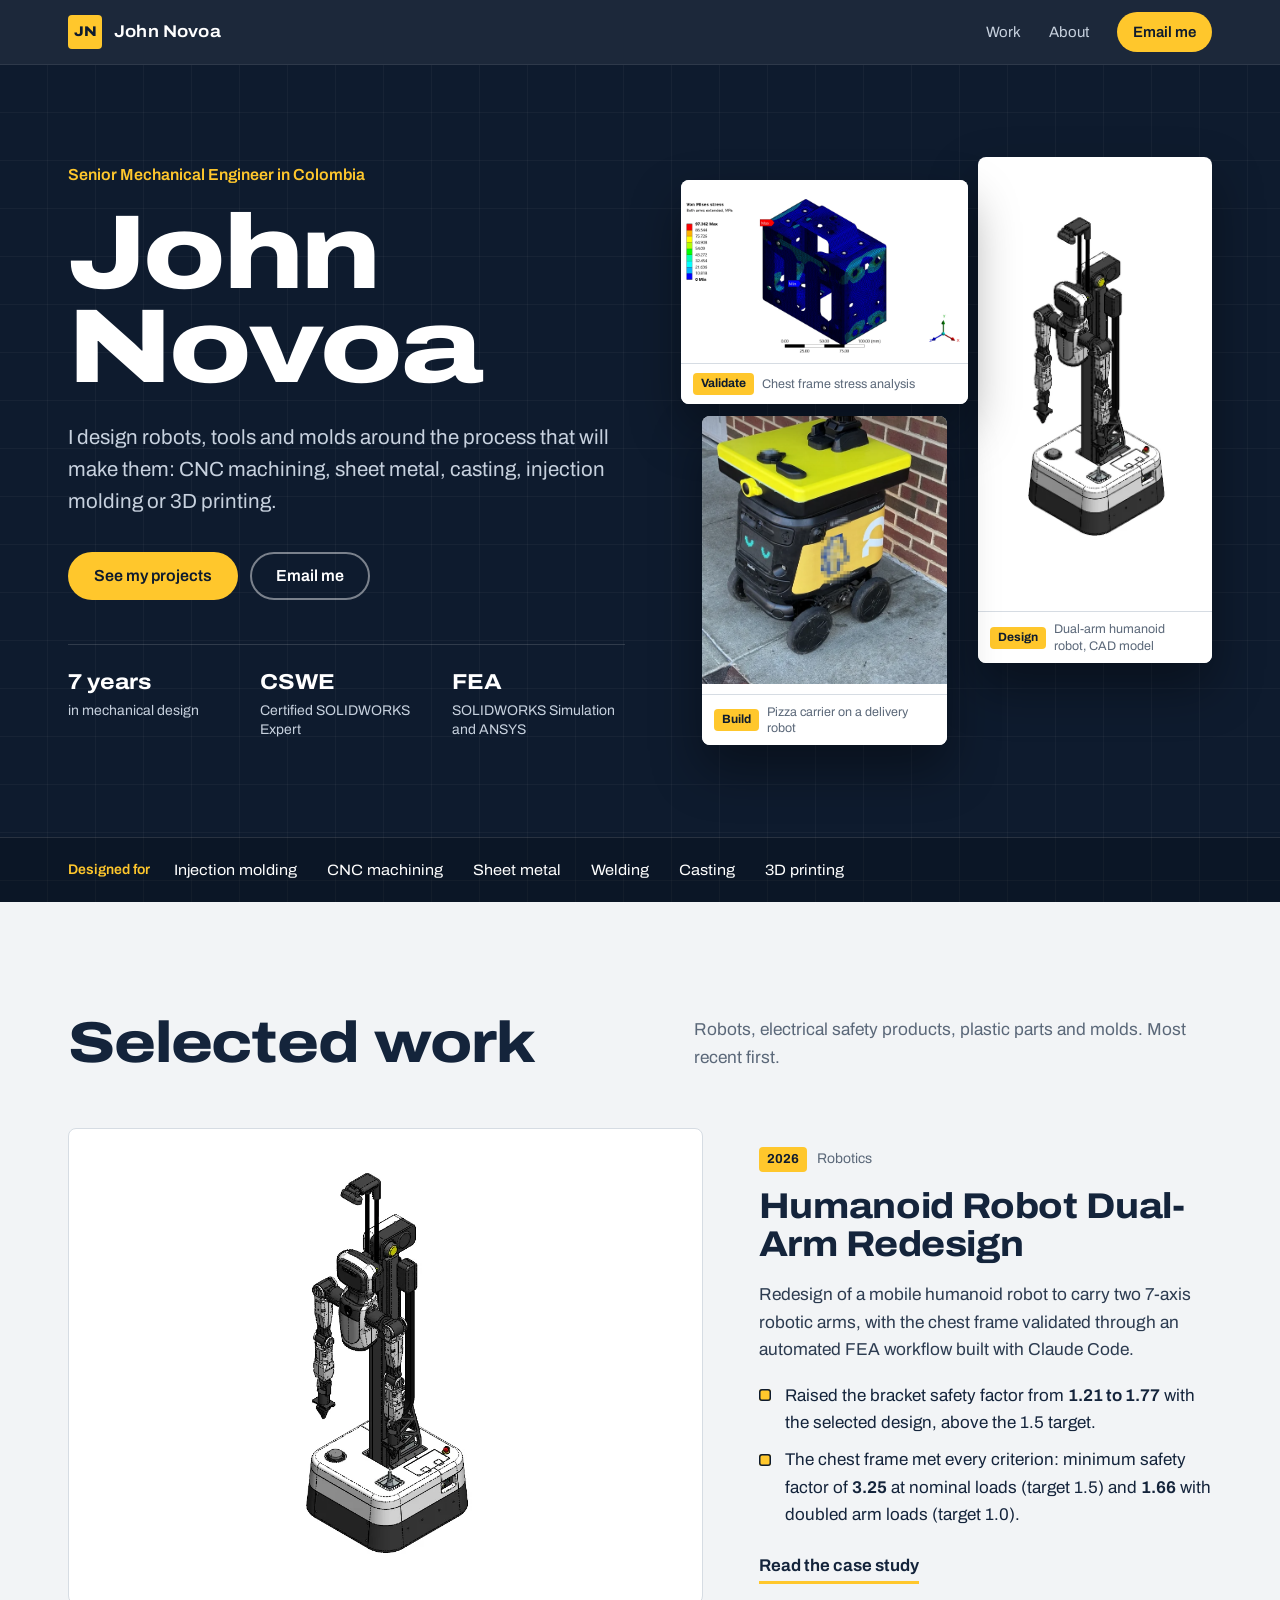
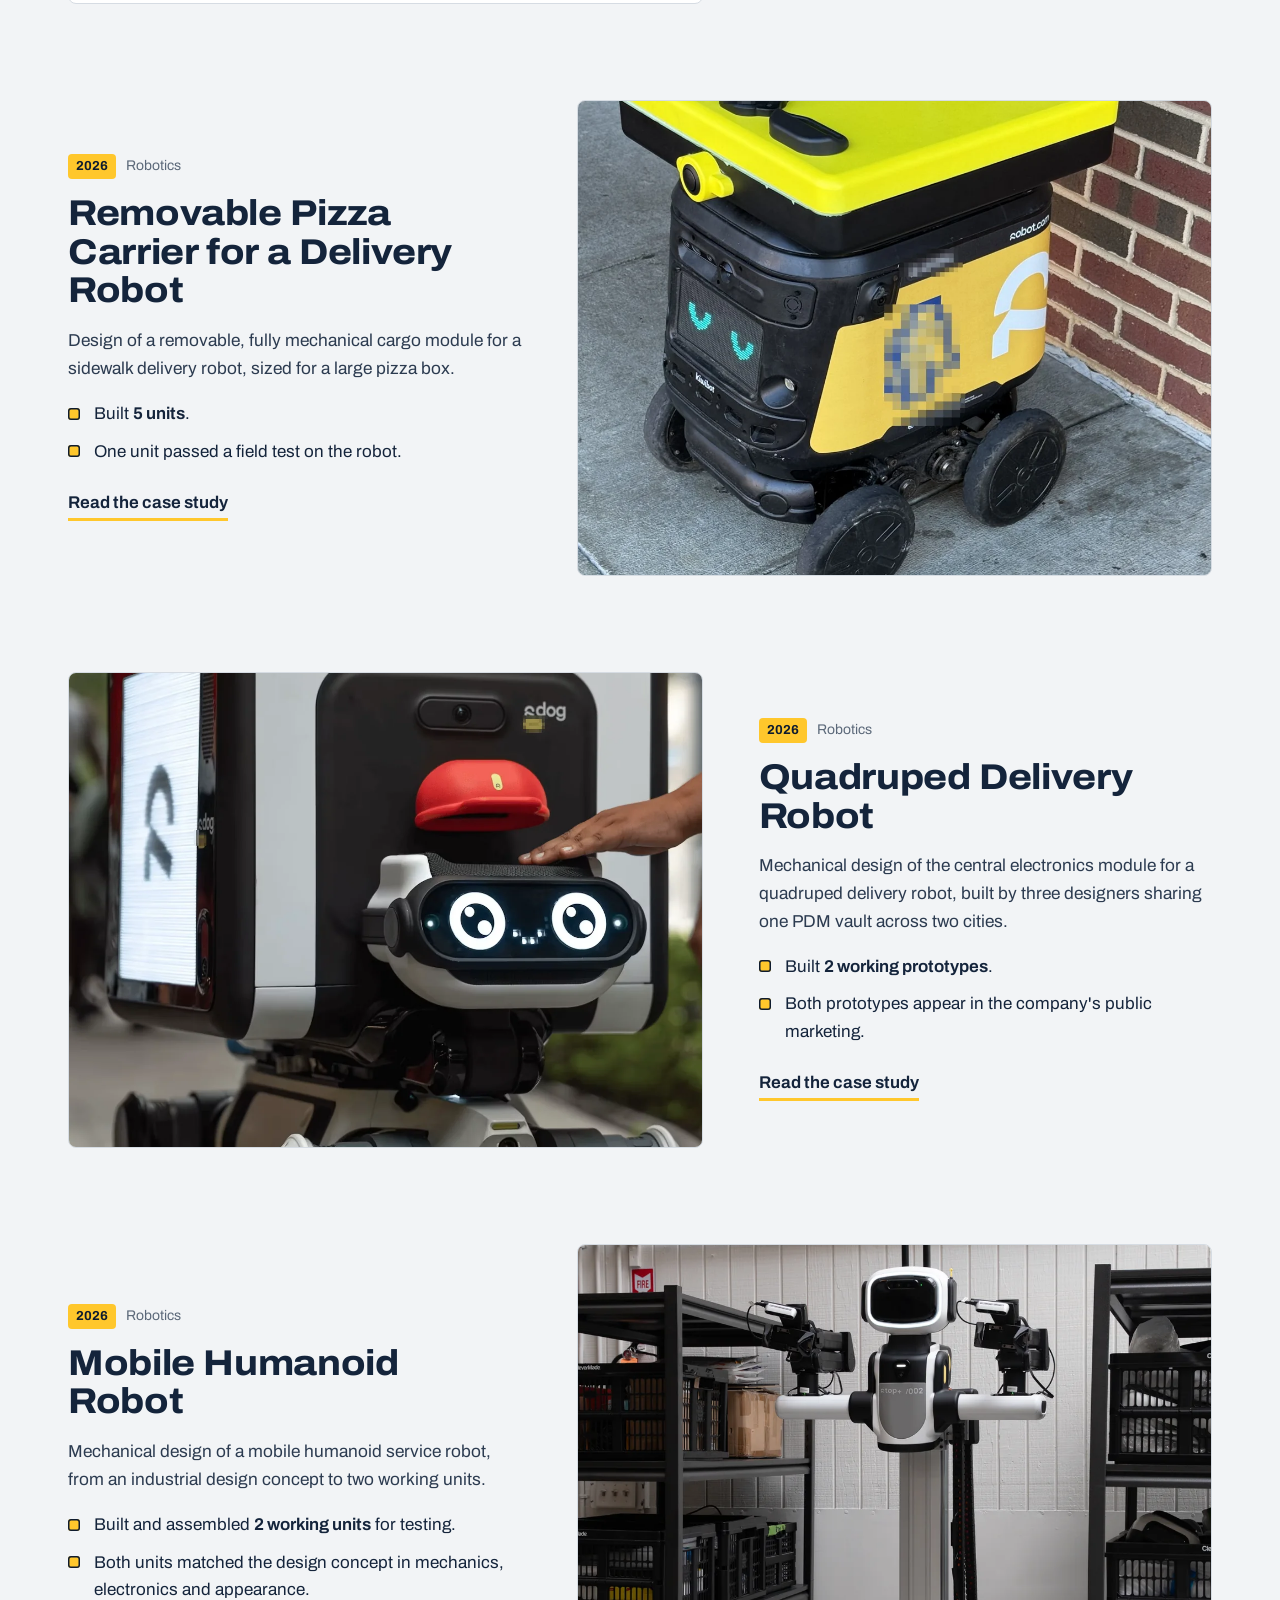
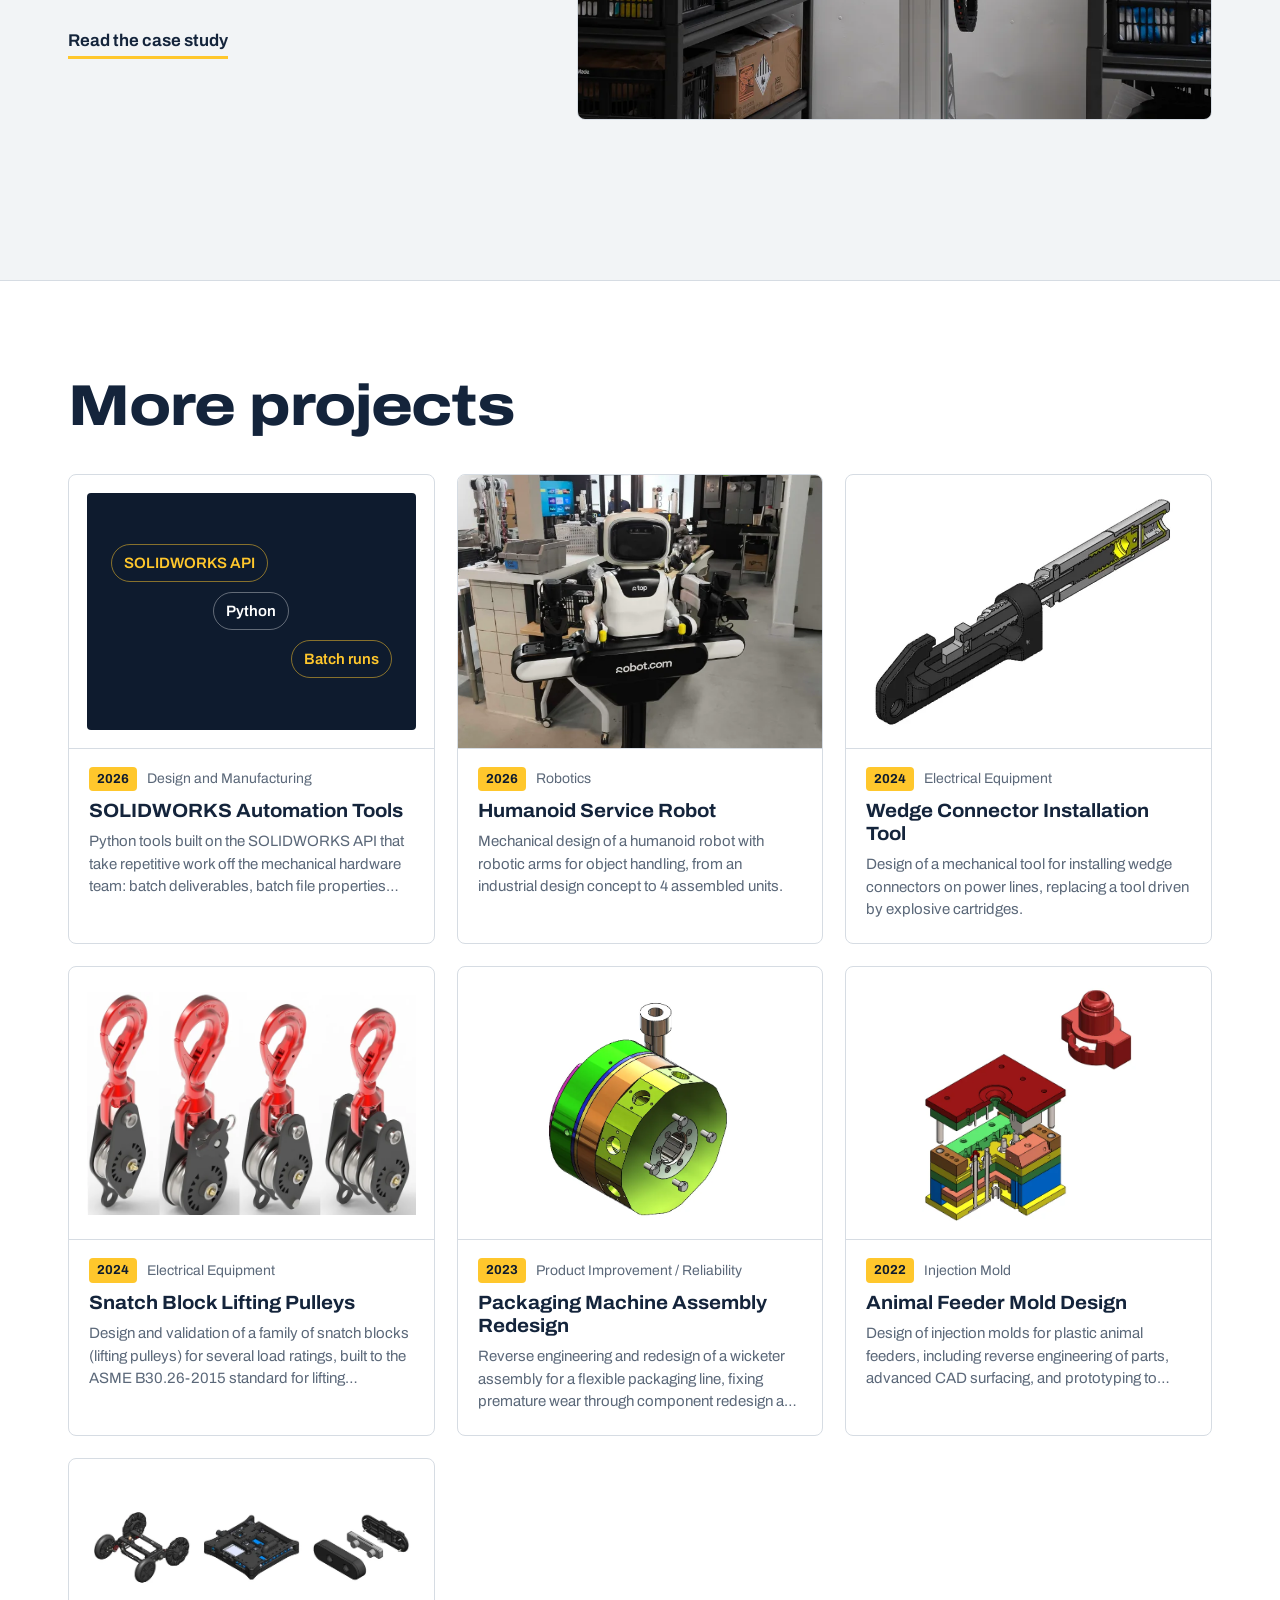
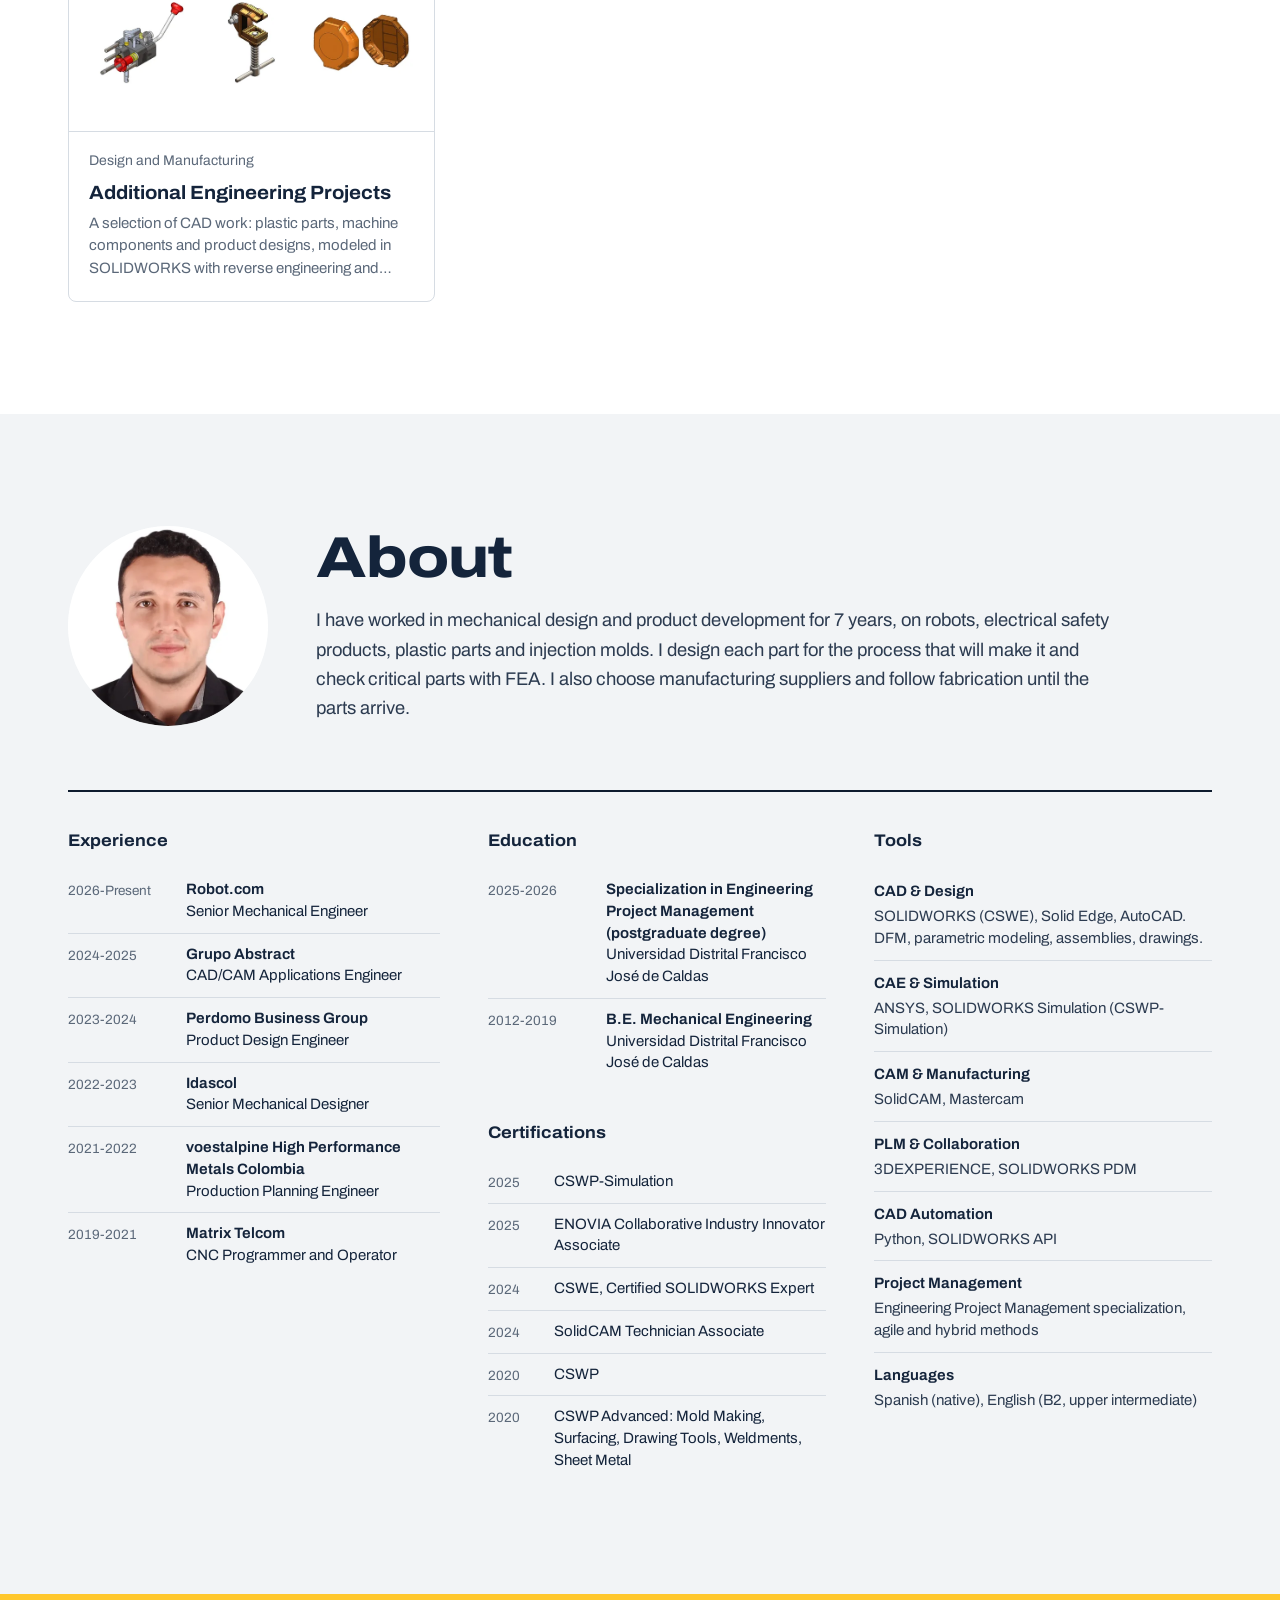
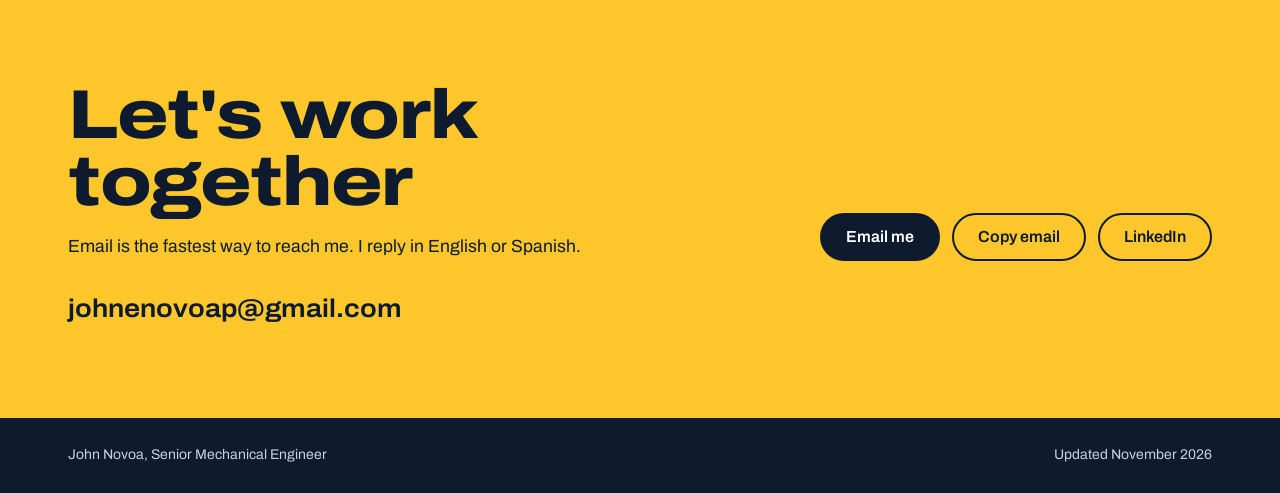
==== commit 7def3a95: "Sharper quadruped cover, shorter About, English level as B2 Co-Authored-By: Claude Opus 5.5 <noreply" ====
--- a/index.html
+++ b/index.html
@@ -84,7 +84,7 @@
     </article>
     <article class="feature">
       <a class="feature-media cover" href="projects/quadruped-delivery-robot.html" tabindex="-1" aria-hidden="true">
-        <img src="assets/img/2d3044043c.webp" width="275" height="325" alt="Prototype in the field" decoding="async" loading="lazy">
+        <img src="assets/img/quadruped-field.webp" srcset="assets/img/quadruped-field-sm.webp 650w, assets/img/quadruped-field.webp 1244w" sizes="(max-width: 900px) 100vw, 55vw" width="1244" height="1455" alt="Prototype in the field" decoding="async" loading="lazy">
       </a>
       <div class="feature-text">
         <p class="meta"><span class="year">2026</span>Robotics</p>
@@ -193,7 +193,7 @@
       <img class="portrait" src="assets/img/15ae0c9bc2.webp" width="480" height="480" alt="Portrait of John Novoa" decoding="async" loading="lazy">
       <div>
         <h2 id="about-h" class="sec-title">About</h2>
-        <p class="about-lead">Senior Mechanical Engineer with 7 years of experience in mechanical design, product development and design for manufacturing. I have designed robots, electrical safety products, plastic parts, injection molds and industrial components, each one optimized for its manufacturing process: injection molding, CNC machining, sheet metal, welding, casting or 3D printing. Advanced SOLIDWORKS user (Certified SOLIDWORKS Expert), with experience in CAM programming and in structural simulation (FEA) with SOLIDWORKS Simulation and ANSYS. I also manage manufacturing suppliers, from selection and quotes to fabrication follow-up.</p>
+        <p class="about-lead">I have worked in mechanical design and product development for 7 years, on robots, electrical safety products, plastic parts and injection molds. I design each part for the process that will make it and check critical parts with FEA. I also choose manufacturing suppliers and follow fabrication until the parts arrive.</p>
       </div>
     </div>
     <div class="about-grid">
@@ -209,7 +209,7 @@
       </div>
       <div class="col">
         <h3>Tools</h3>
-        <dl class="skills"><div><dt>CAD &amp; Design</dt><dd>SOLIDWORKS (CSWE), Solid Edge, AutoCAD. DFM, parametric modeling, assemblies, drawings.</dd></div><div><dt>CAE &amp; Simulation</dt><dd>ANSYS, SOLIDWORKS Simulation (CSWP-Simulation)</dd></div><div><dt>CAM &amp; Manufacturing</dt><dd>SolidCAM, Mastercam</dd></div><div><dt>PLM &amp; Collaboration</dt><dd>3DEXPERIENCE, SOLIDWORKS PDM</dd></div><div><dt>CAD Automation</dt><dd>Python, SOLIDWORKS API</dd></div><div><dt>Project Management</dt><dd>Engineering Project Management specialization, agile and hybrid methods</dd></div><div><dt>Languages</dt><dd>Spanish (native), English (EF SET 62/100, C1)</dd></div></dl>
+        <dl class="skills"><div><dt>CAD &amp; Design</dt><dd>SOLIDWORKS (CSWE), Solid Edge, AutoCAD. DFM, parametric modeling, assemblies, drawings.</dd></div><div><dt>CAE &amp; Simulation</dt><dd>ANSYS, SOLIDWORKS Simulation (CSWP-Simulation)</dd></div><div><dt>CAM &amp; Manufacturing</dt><dd>SolidCAM, Mastercam</dd></div><div><dt>PLM &amp; Collaboration</dt><dd>3DEXPERIENCE, SOLIDWORKS PDM</dd></div><div><dt>CAD Automation</dt><dd>Python, SOLIDWORKS API</dd></div><div><dt>Project Management</dt><dd>Engineering Project Management specialization, agile and hybrid methods</dd></div><div><dt>Languages</dt><dd>Spanish (native), English (B2, upper intermediate)</dd></div></dl>
       </div>
     </div>
   </div>
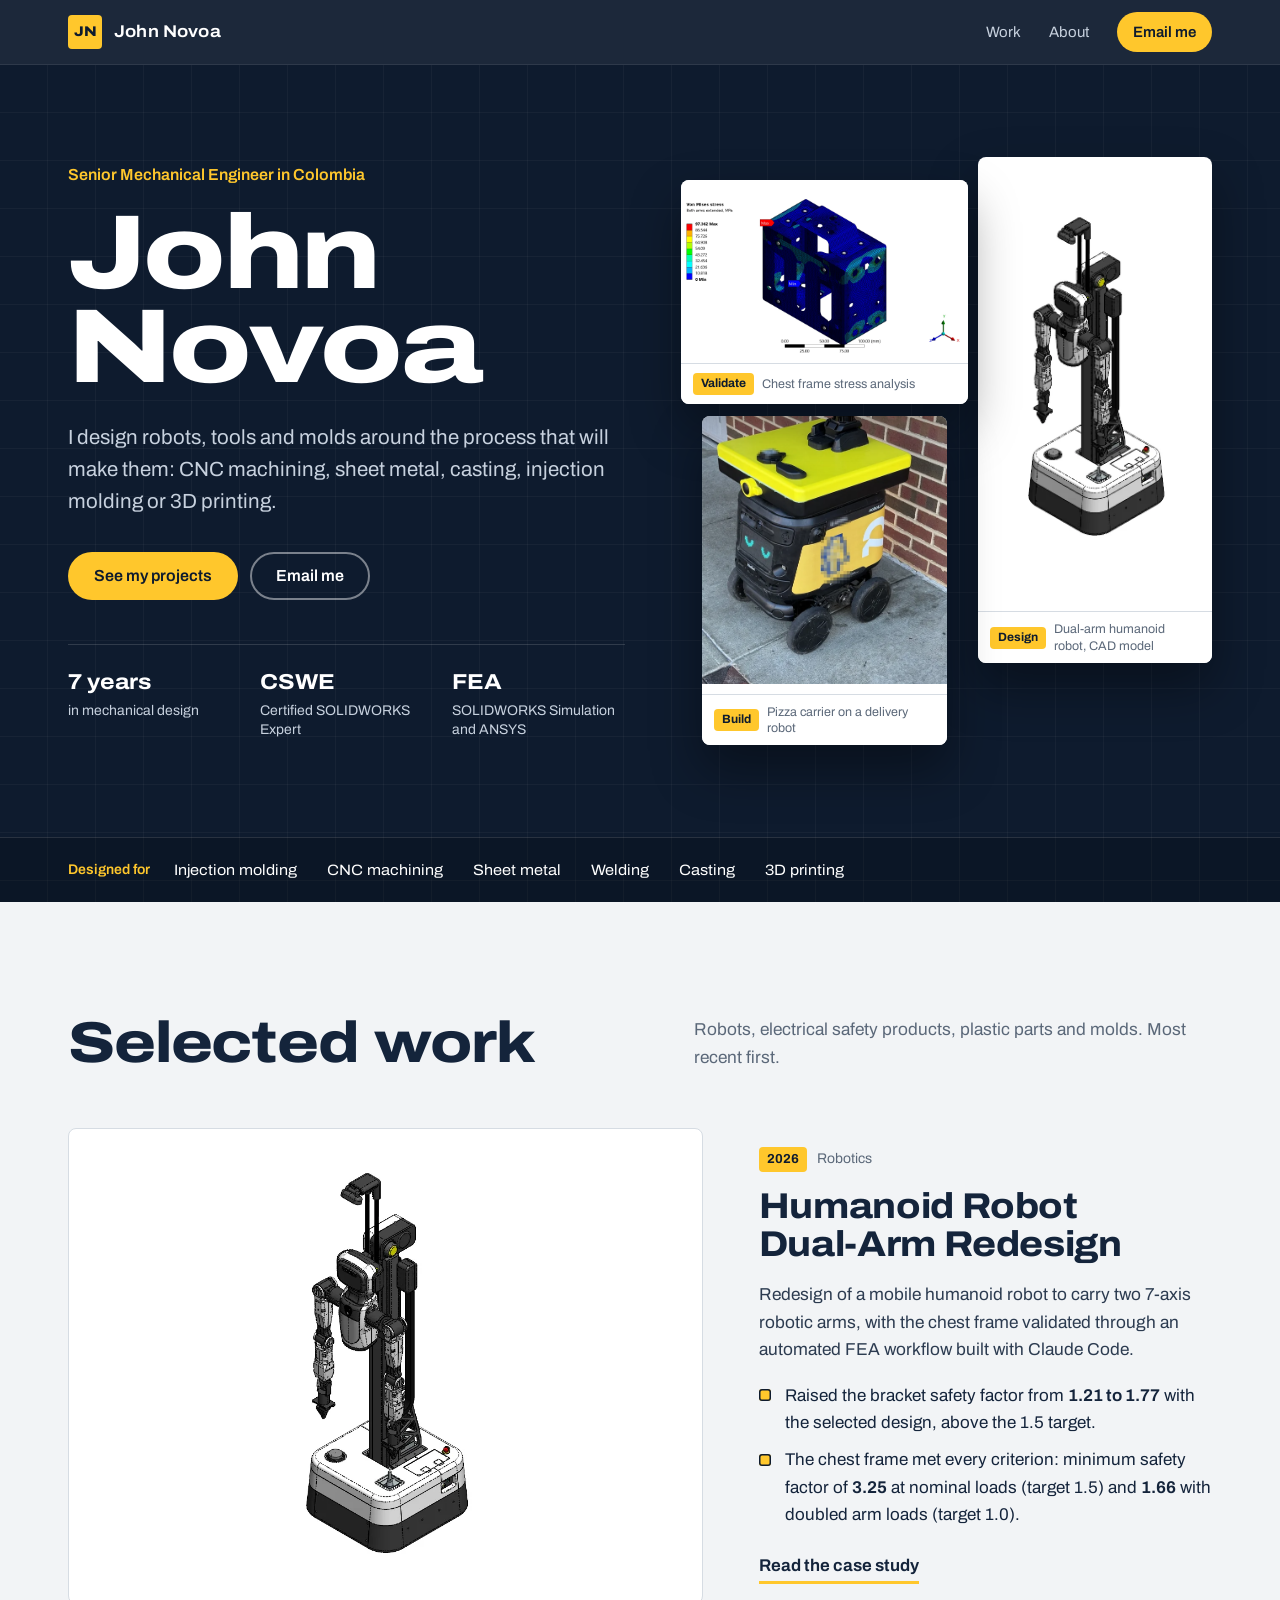
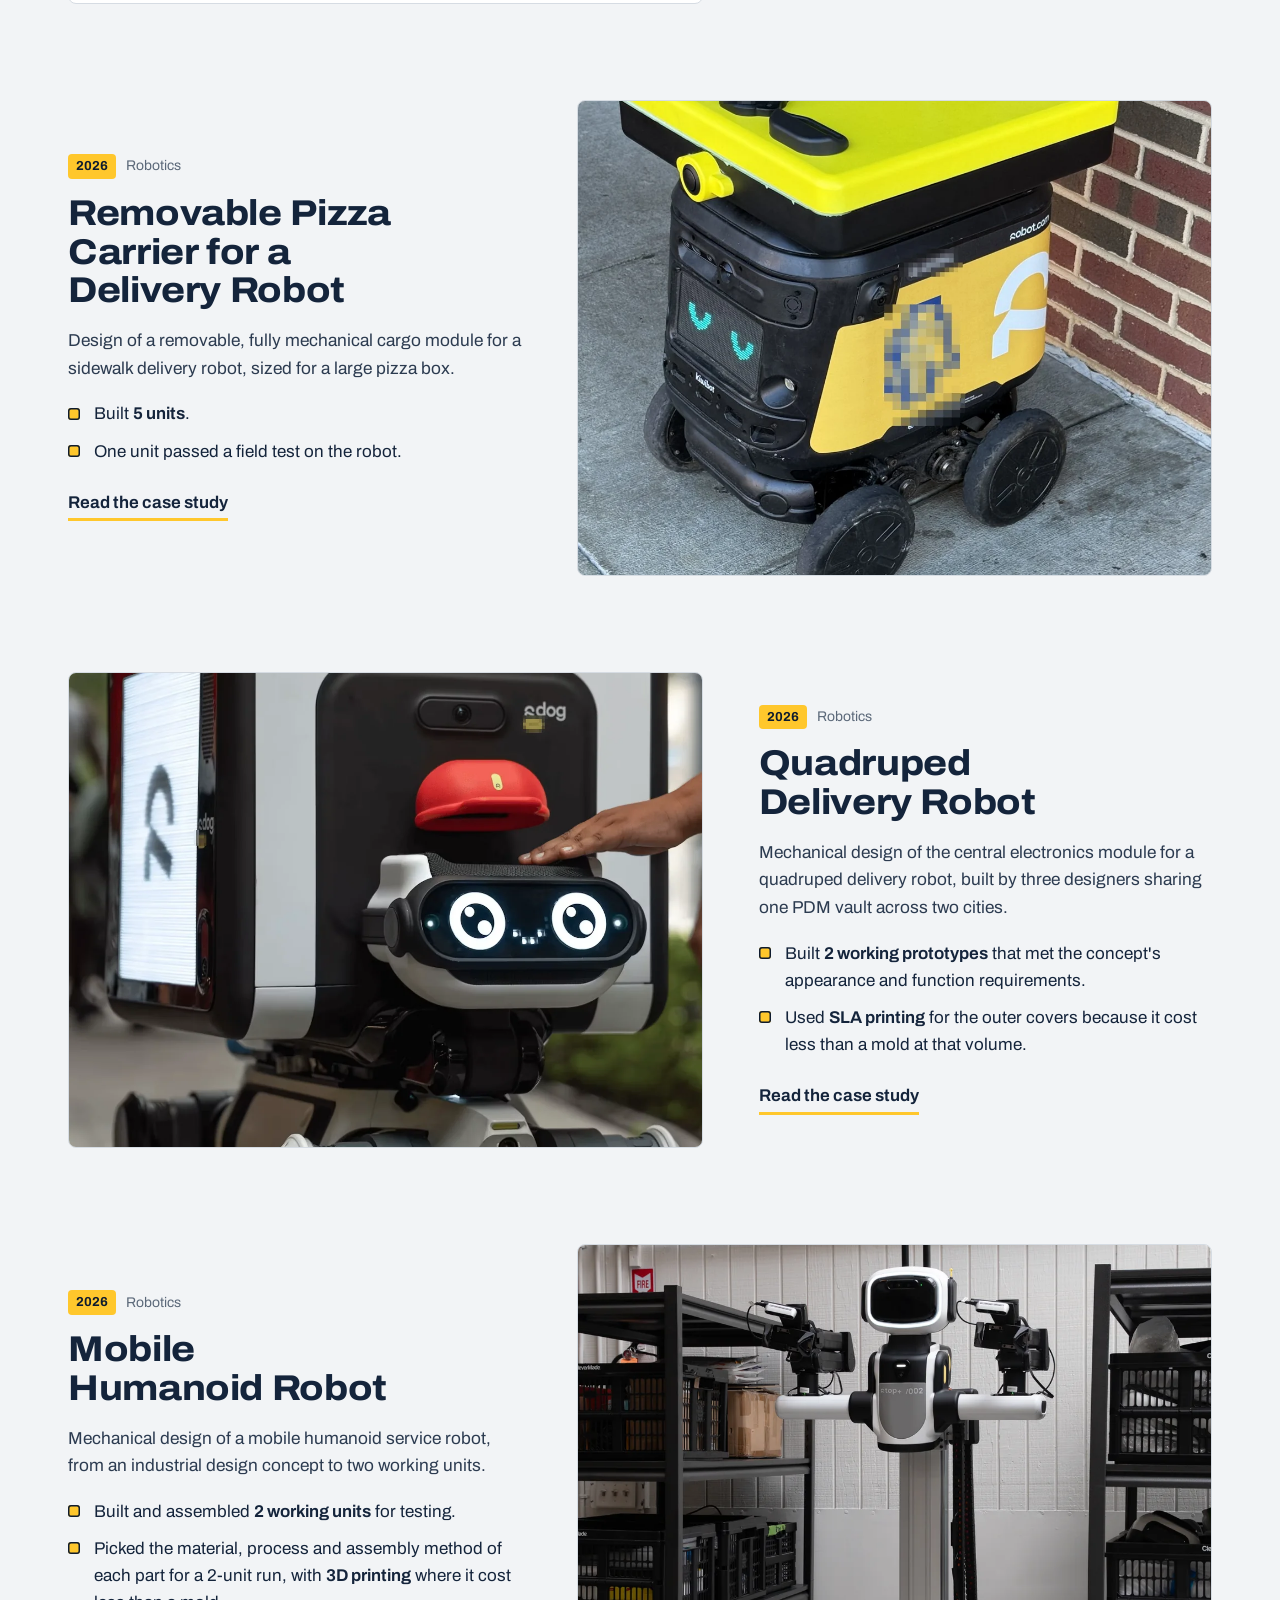
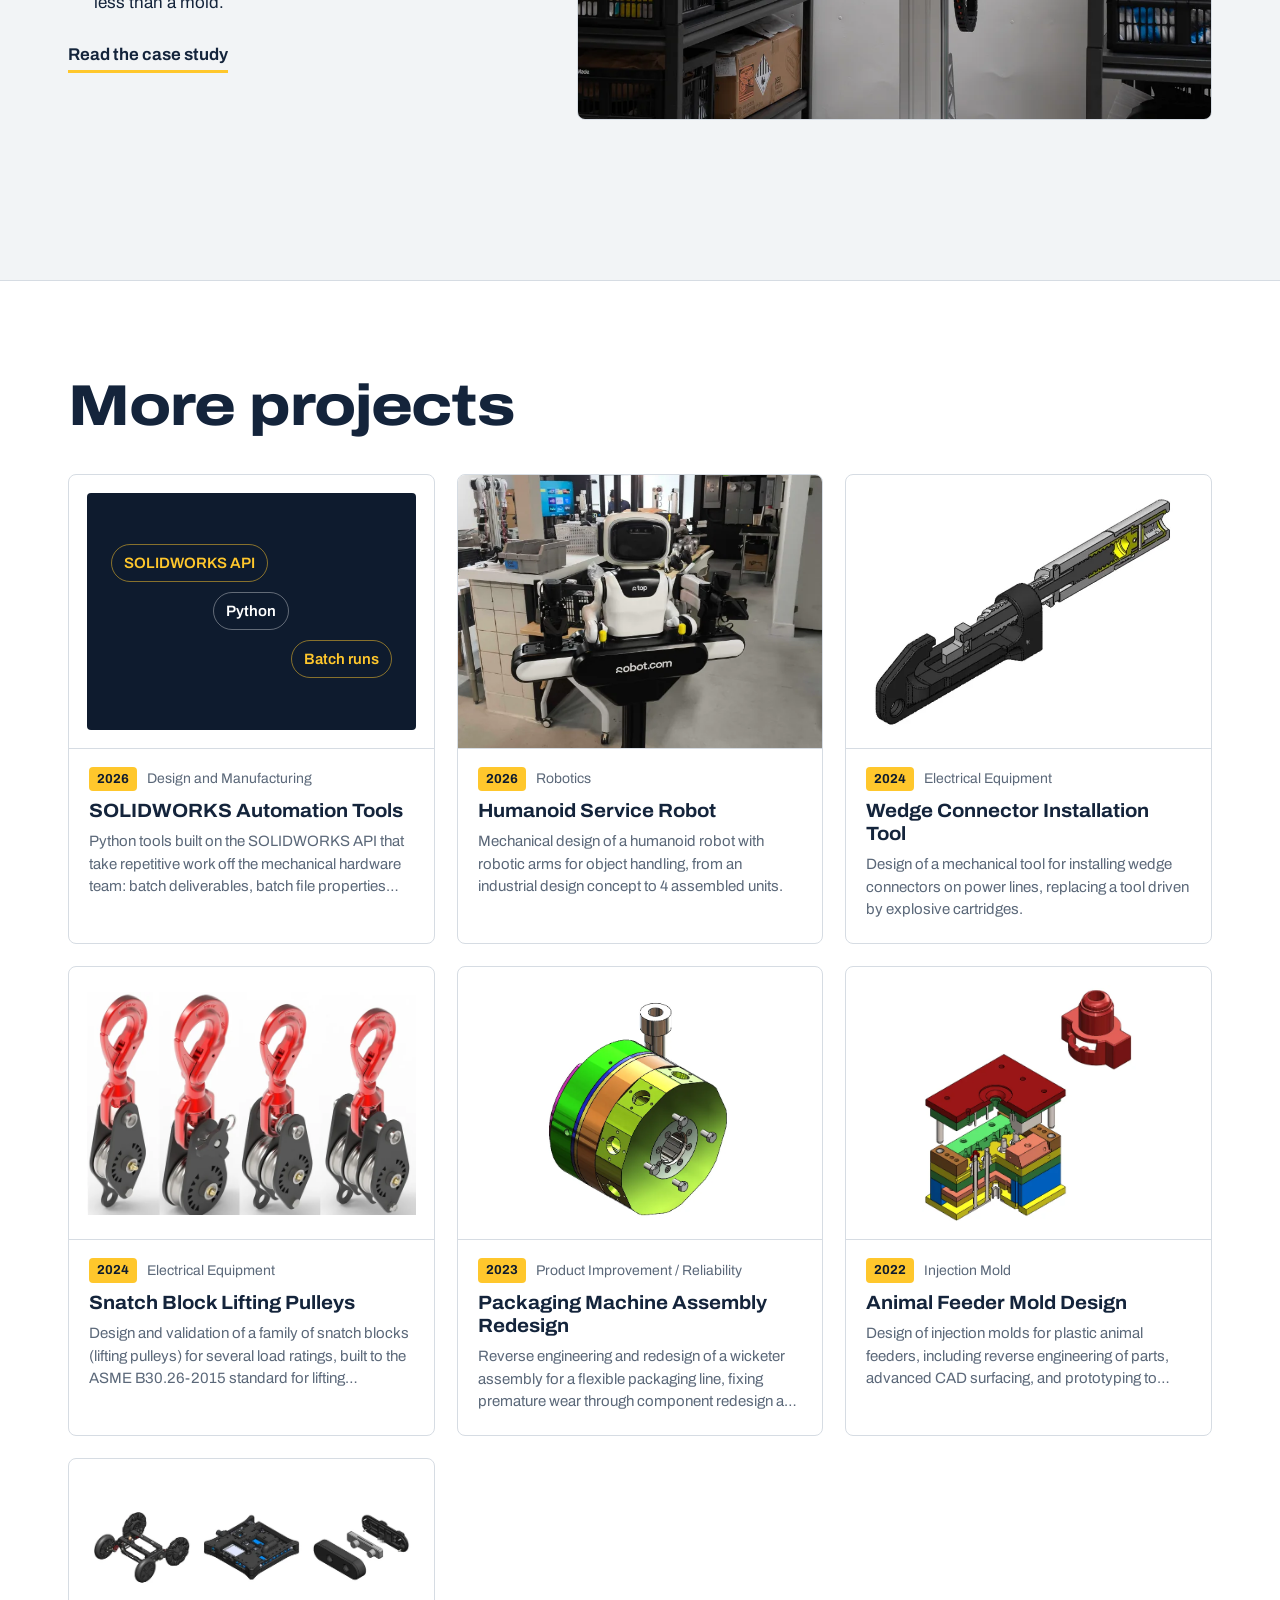
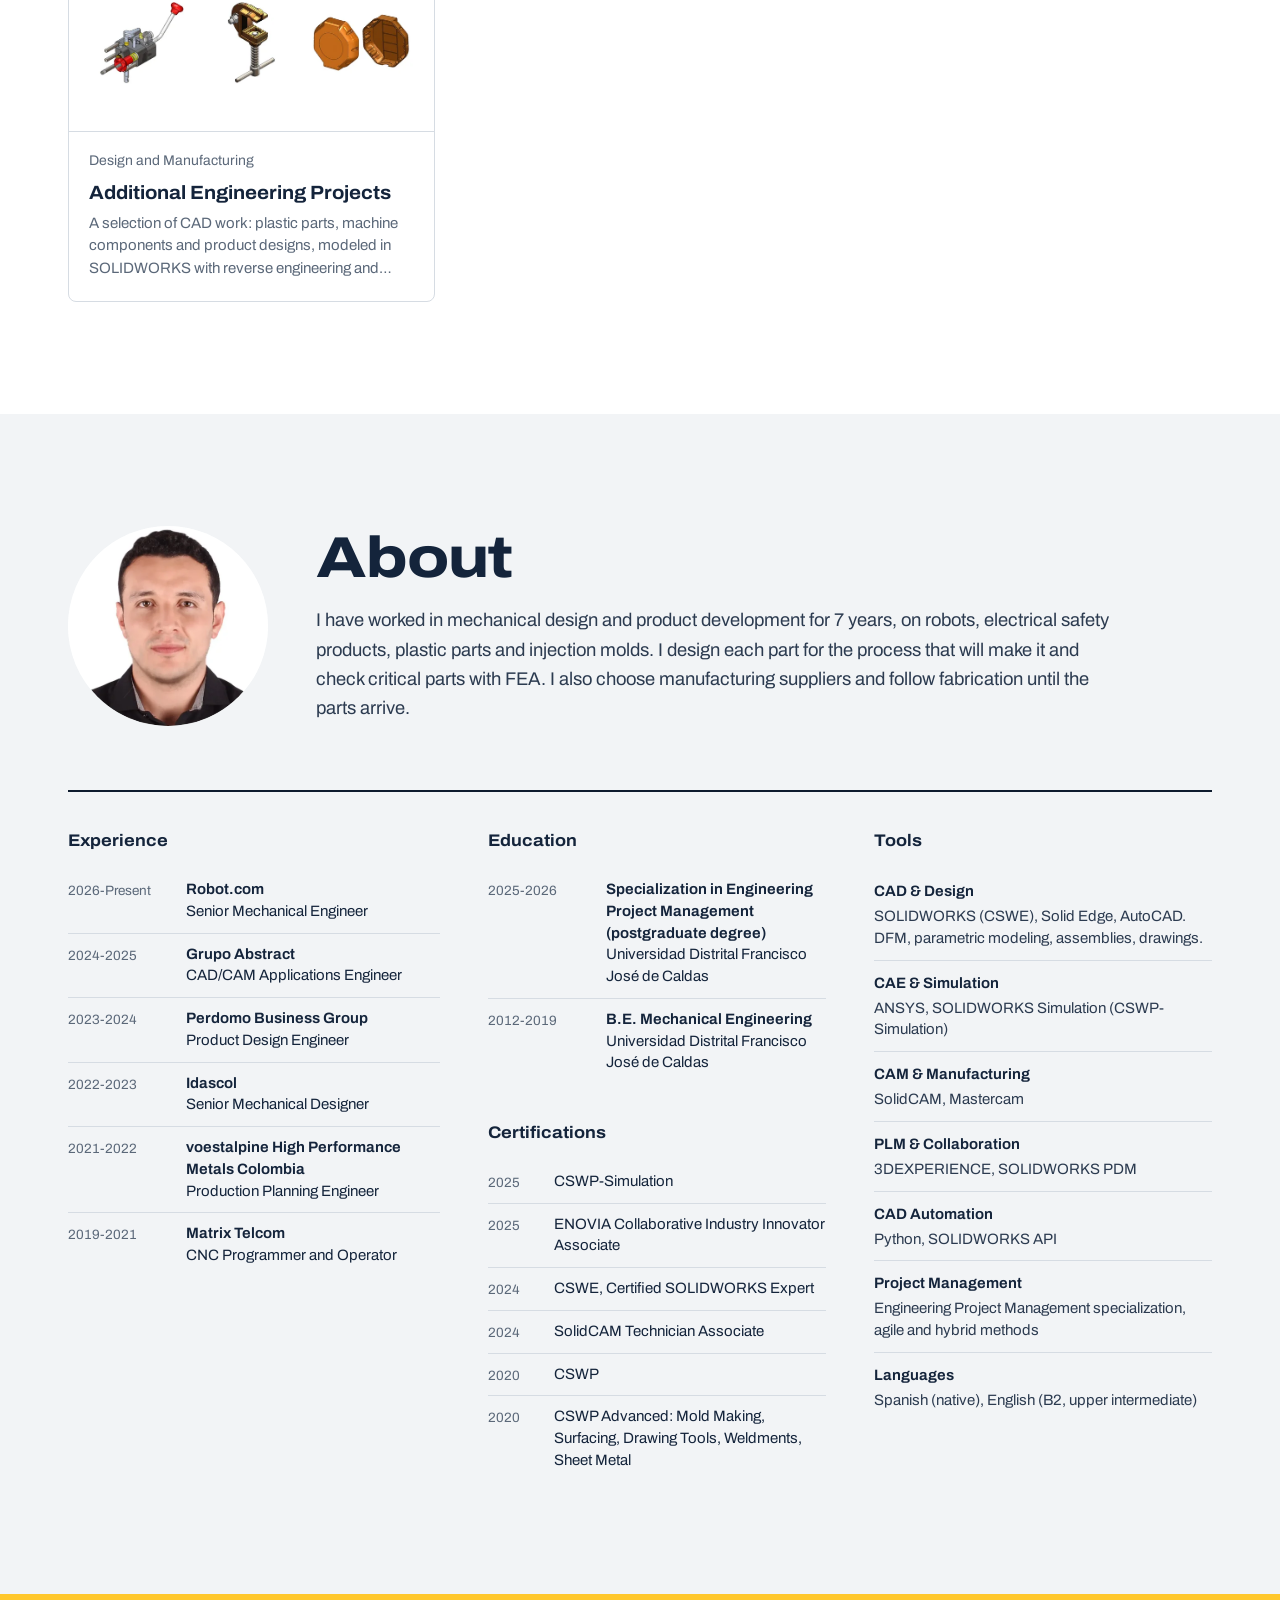
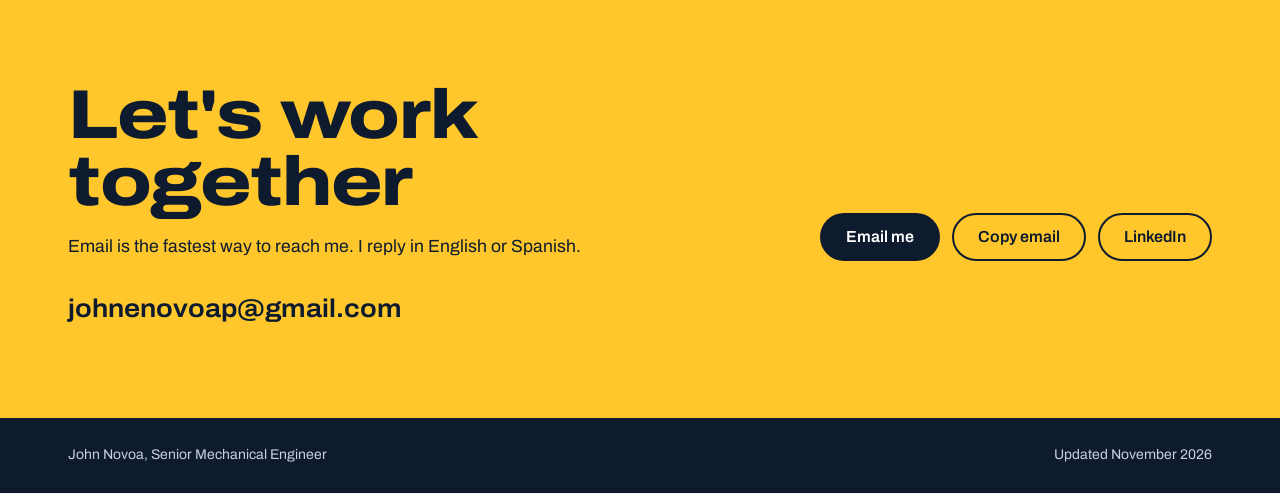
==== commit 052e386e: "Rewrite prototype results and apply web guideline fixes Results for the quadruped and mobile humanoi" ====
--- a/index.html
+++ b/index.html
@@ -46,7 +46,7 @@
         <li><strong>FEA</strong> SOLIDWORKS Simulation and ANSYS</li>
       </ul>
     </div>
-    <div class="hero-collage"><figure class="hc hc-a" data-enter style="--d:0"><img src="assets/img/27a45e9d2a-sm.webp" width="433" height="738" alt="Dual-arm humanoid robot, CAD model" decoding="async"><figcaption><span class="tag">Design</span>Dual-arm humanoid robot, CAD model</figcaption></figure><figure class="hc hc-b" data-enter style="--d:1"><img src="assets/img/2b82d723d8-sm.webp" width="581" height="760" alt="Pizza carrier on a delivery robot" decoding="async"><figcaption><span class="tag">Build</span>Pizza carrier on a delivery robot</figcaption></figure><figure class="hc hc-c" data-enter style="--d:2"><img src="assets/img/b080f89fcd.webp" srcset="assets/img/b080f89fcd-sm.webp 760w, assets/img/b080f89fcd.webp 1600w" sizes="(max-width: 760px) 100vw, 60vw" width="1600" height="1000" alt="Chest frame stress analysis" decoding="async"><figcaption><span class="tag">Validate</span>Chest frame stress analysis</figcaption></figure></div>
+    <div class="hero-collage"><figure class="hc hc-a" data-enter style="--d:0"><img src="assets/img/27a45e9d2a-sm.webp" width="433" height="738" alt="Dual-arm humanoid robot, CAD model" decoding="async" fetchpriority="high"><figcaption><span class="tag">Design</span>Dual-arm humanoid robot, CAD model</figcaption></figure><figure class="hc hc-b" data-enter style="--d:1"><img src="assets/img/2b82d723d8-sm.webp" width="581" height="760" alt="Pizza carrier on a delivery robot" decoding="async"><figcaption><span class="tag">Build</span>Pizza carrier on a delivery robot</figcaption></figure><figure class="hc hc-c" data-enter style="--d:2"><img src="assets/img/b080f89fcd.webp" srcset="assets/img/b080f89fcd-sm.webp 760w, assets/img/b080f89fcd.webp 1600w" sizes="(max-width: 760px) 100vw, 60vw" width="1600" height="1000" alt="Chest frame stress analysis" decoding="async"><figcaption><span class="tag">Validate</span>Chest frame stress analysis</figcaption></figure></div>
   </div>
   <div class="process-strip"><div class="wrap"><span class="ps-label">Designed for</span><ul><li>Injection molding</li><li>CNC machining</li><li>Sheet metal</li><li>Welding</li><li>Casting</li><li>3D printing</li></ul></div></div>
 </section>
@@ -90,7 +90,7 @@
         <p class="meta"><span class="year">2026</span>Robotics</p>
         <h3><a href="projects/quadruped-delivery-robot.html">Quadruped Delivery Robot</a></h3>
         <p class="feature-desc">Mechanical design of the central electronics module for a quadruped delivery robot, built by three designers sharing one PDM vault across two cities.</p>
-        <ul class="ticks"><li>Built <strong>2 working prototypes</strong>.</li><li>Both prototypes appear in the company&#x27;s public marketing.</li></ul>
+        <ul class="ticks"><li>Built <strong>2 working prototypes</strong> that met the concept&#x27;s appearance and function requirements.</li><li>Used <strong>SLA printing</strong> for the outer covers because it cost less than a mold at that volume.</li></ul>
         <a class="more" href="projects/quadruped-delivery-robot.html">Read the case study<span class="sr"> about Quadruped Delivery Robot</span></a>
       </div>
     </article>
@@ -102,7 +102,7 @@
         <p class="meta"><span class="year">2026</span>Robotics</p>
         <h3><a href="projects/mobile-humanoid-robot.html">Mobile Humanoid Robot</a></h3>
         <p class="feature-desc">Mechanical design of a mobile humanoid service robot, from an industrial design concept to two working units.</p>
-        <ul class="ticks"><li>Built and assembled <strong>2 working units</strong> for testing.</li><li>Both units matched the design concept in mechanics, electronics and appearance.</li></ul>
+        <ul class="ticks"><li>Built and assembled <strong>2 working units</strong> for testing.</li><li>Picked the material, process and assembly method of each part for a 2-unit run, with <strong>3D printing</strong> where it cost less than a mold.</li></ul>
         <a class="more" href="projects/mobile-humanoid-robot.html">Read the case study<span class="sr"> about Mobile Humanoid Robot</span></a>
       </div>
     </article>
--- a/assets/css/site.css
+++ b/assets/css/site.css
@@ -16,7 +16,9 @@
   --font:'Archivo',system-ui,-apple-system,'Segoe UI',Roboto,sans-serif;
 }
 *{box-sizing:border-box}
-html{scroll-behavior:smooth;scroll-padding-top:80px}
+html{scroll-padding-top:80px}
+@media (prefers-reduced-motion:no-preference){html{scroll-behavior:smooth}}
+h1,h2,h3{text-wrap:balance}
 body{margin:0;font-family:var(--font);font-size:17px;line-height:1.6;color:var(--ink);background:var(--paper);-webkit-font-smoothing:antialiased;text-rendering:optimizeLegibility}
 img{display:block;max-width:100%;height:auto}
 a{color:inherit}
@@ -221,7 +223,7 @@
 .pg.next{text-align:right;grid-column:2}
 
 /* lightbox */
-.lightbox{border:0;padding:24px;border-radius:var(--radius);max-width:min(1400px,96vw);max-height:94vh;background:var(--white);color:var(--ink)}
+.lightbox{overscroll-behavior:contain;border:0;padding:24px;border-radius:var(--radius);max-width:min(1400px,96vw);max-height:94vh;background:var(--white);color:var(--ink)}
 .lightbox::backdrop{background:rgba(14,27,46,.86)}
 .lightbox img{max-height:80vh;width:auto;margin:0 auto}
 .lb-cap{margin:12px 0 0;text-align:center;font-size:14px;color:var(--muted)}
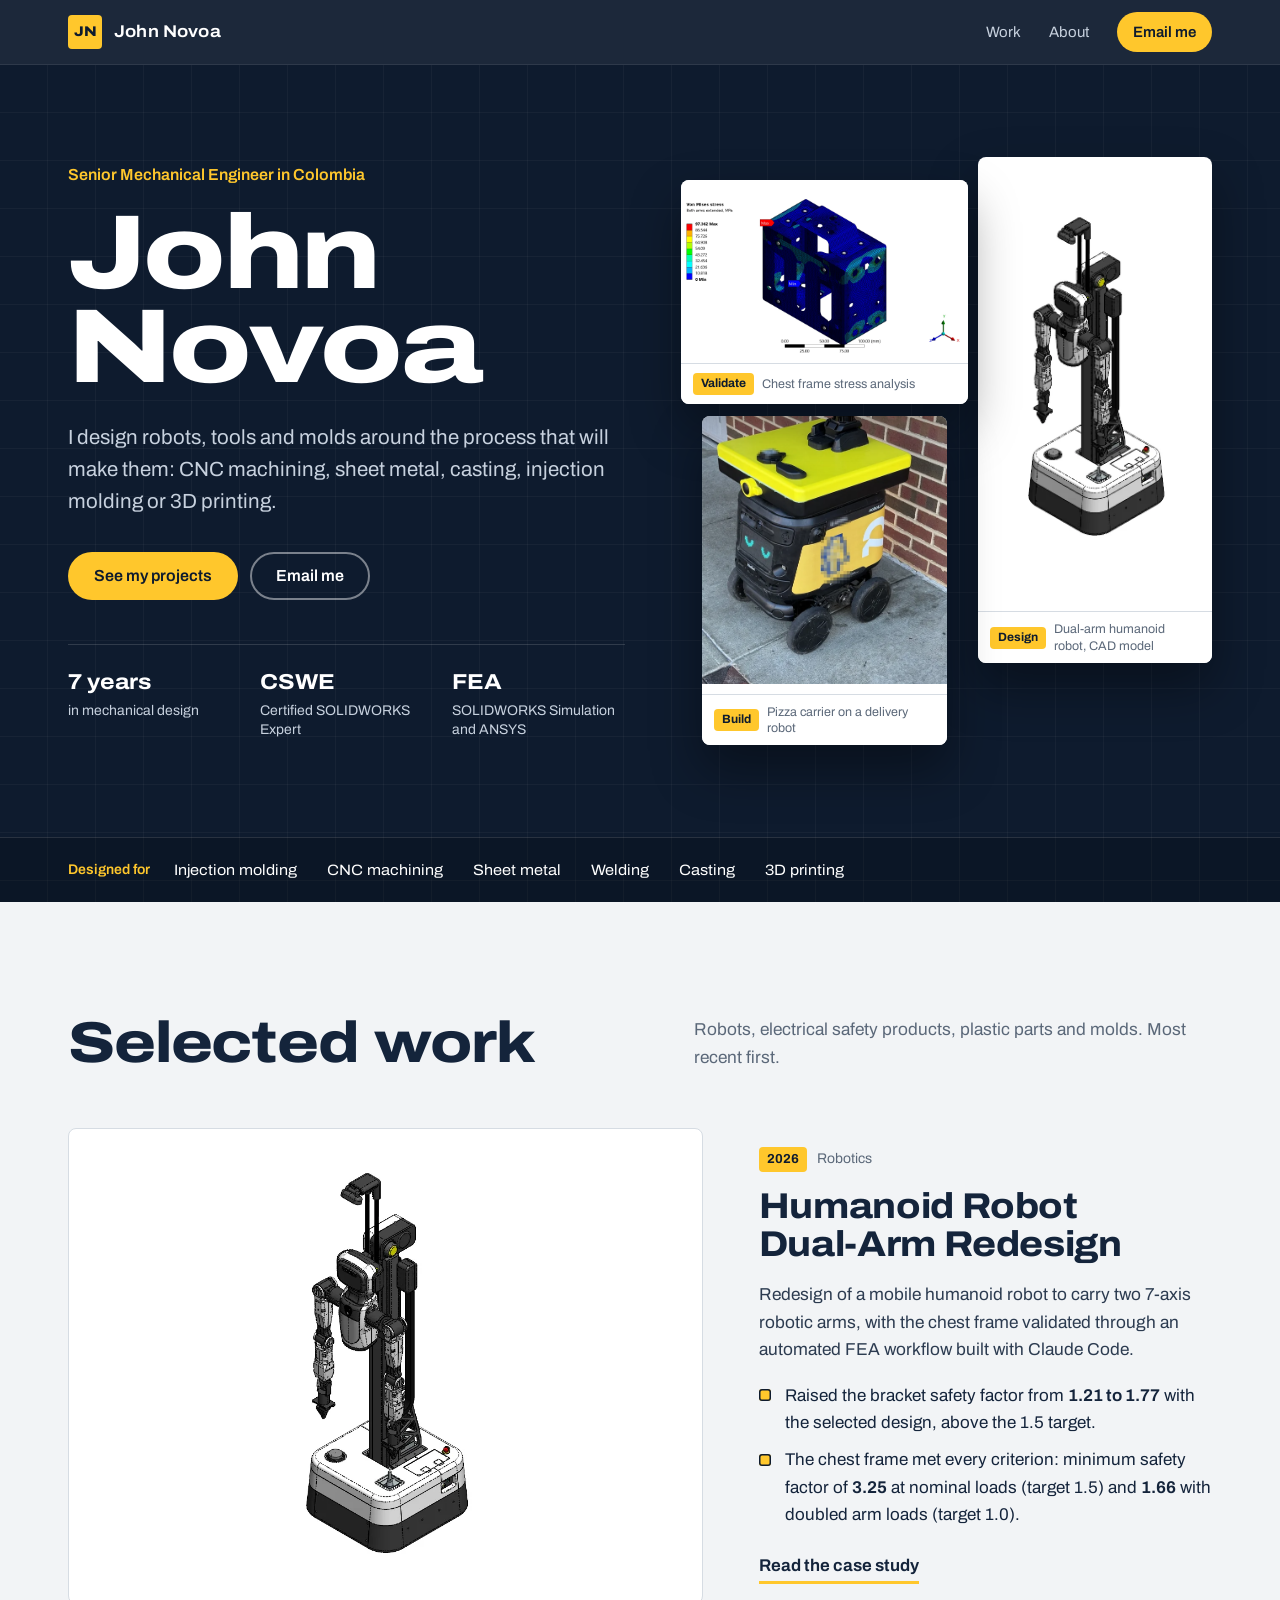
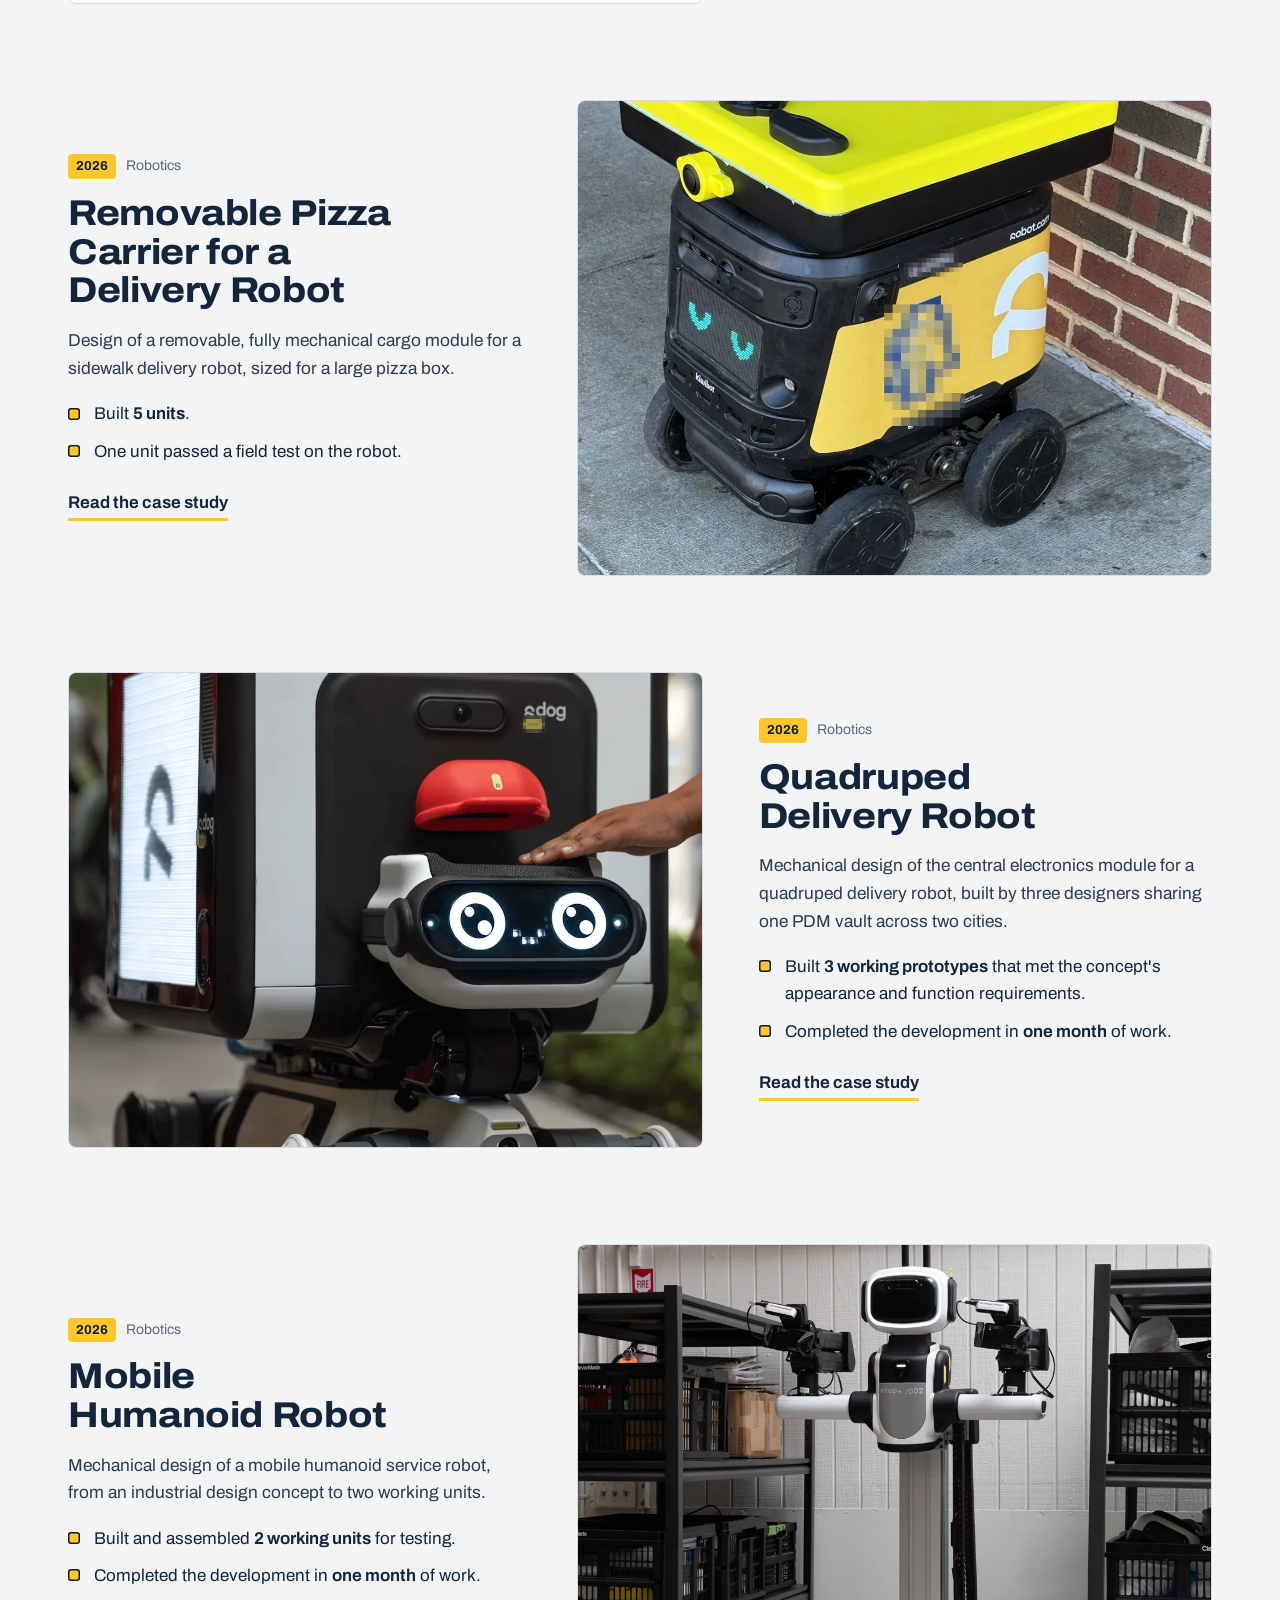
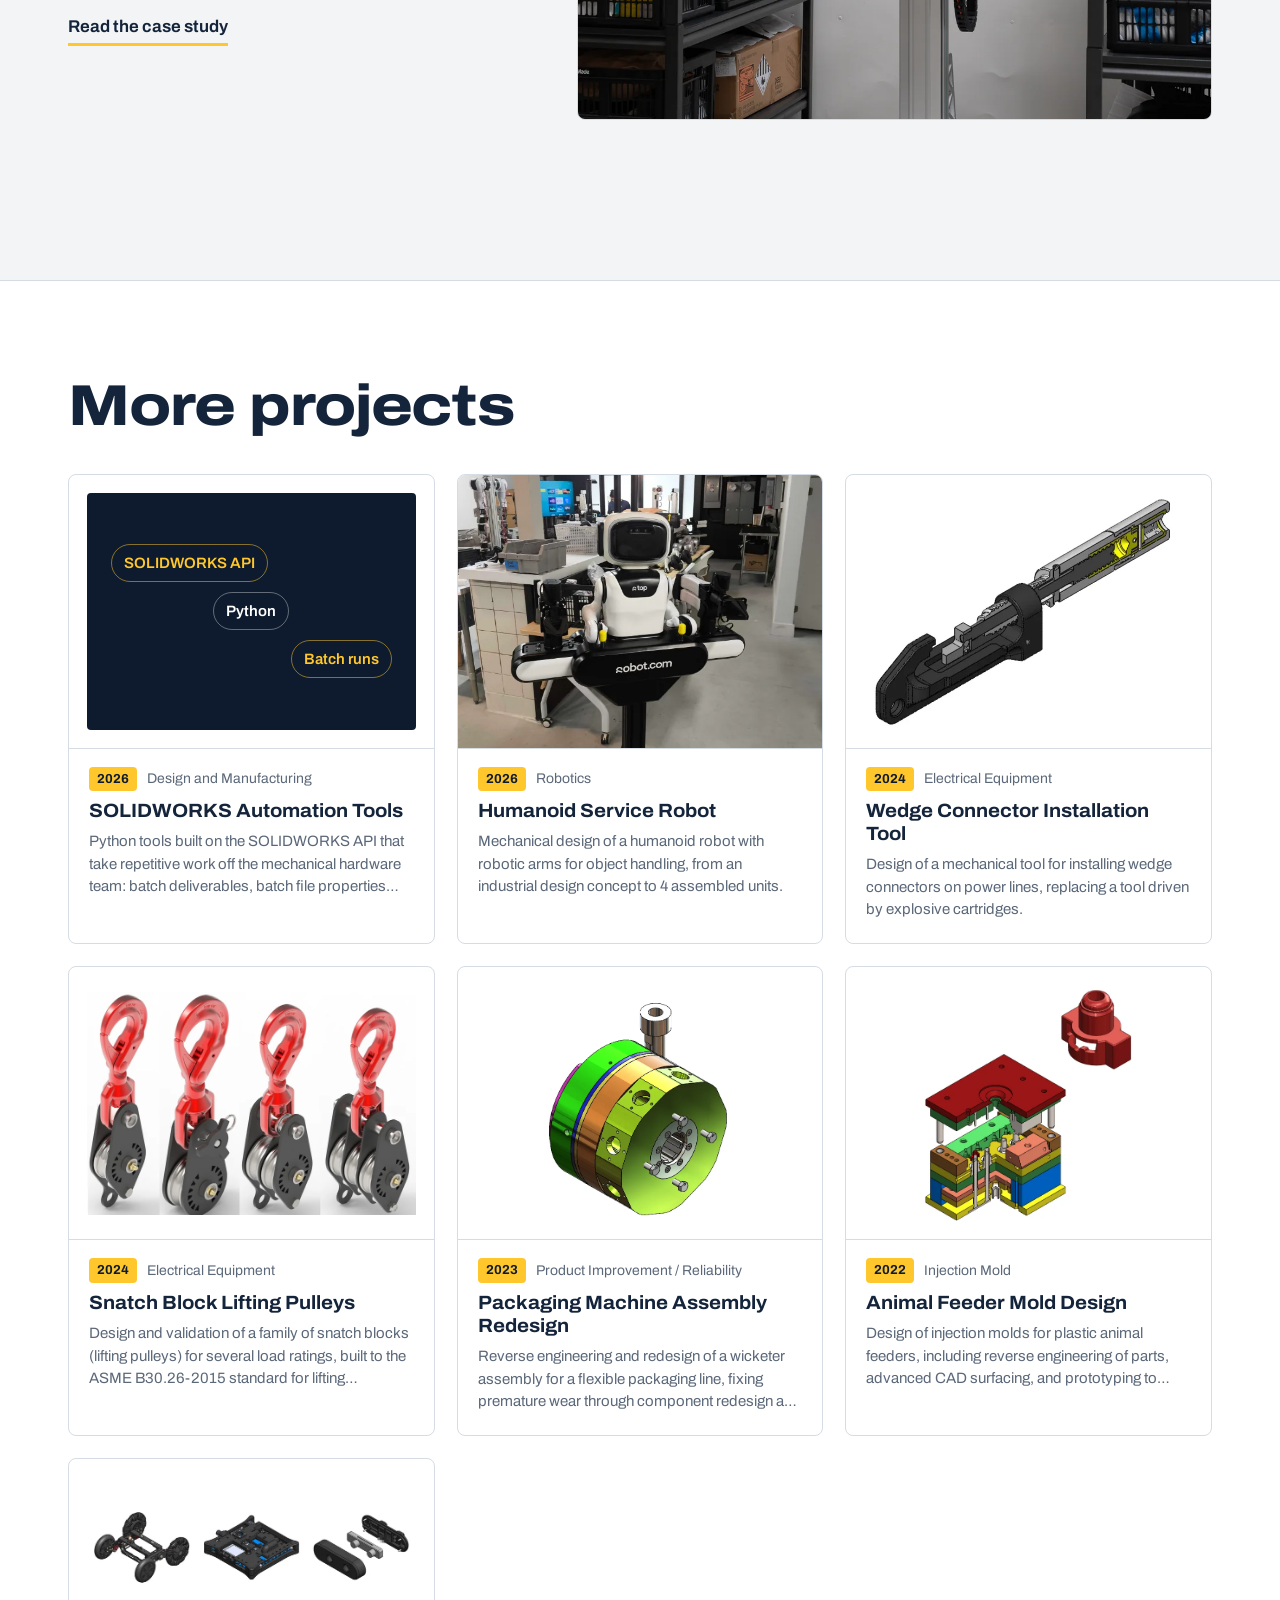
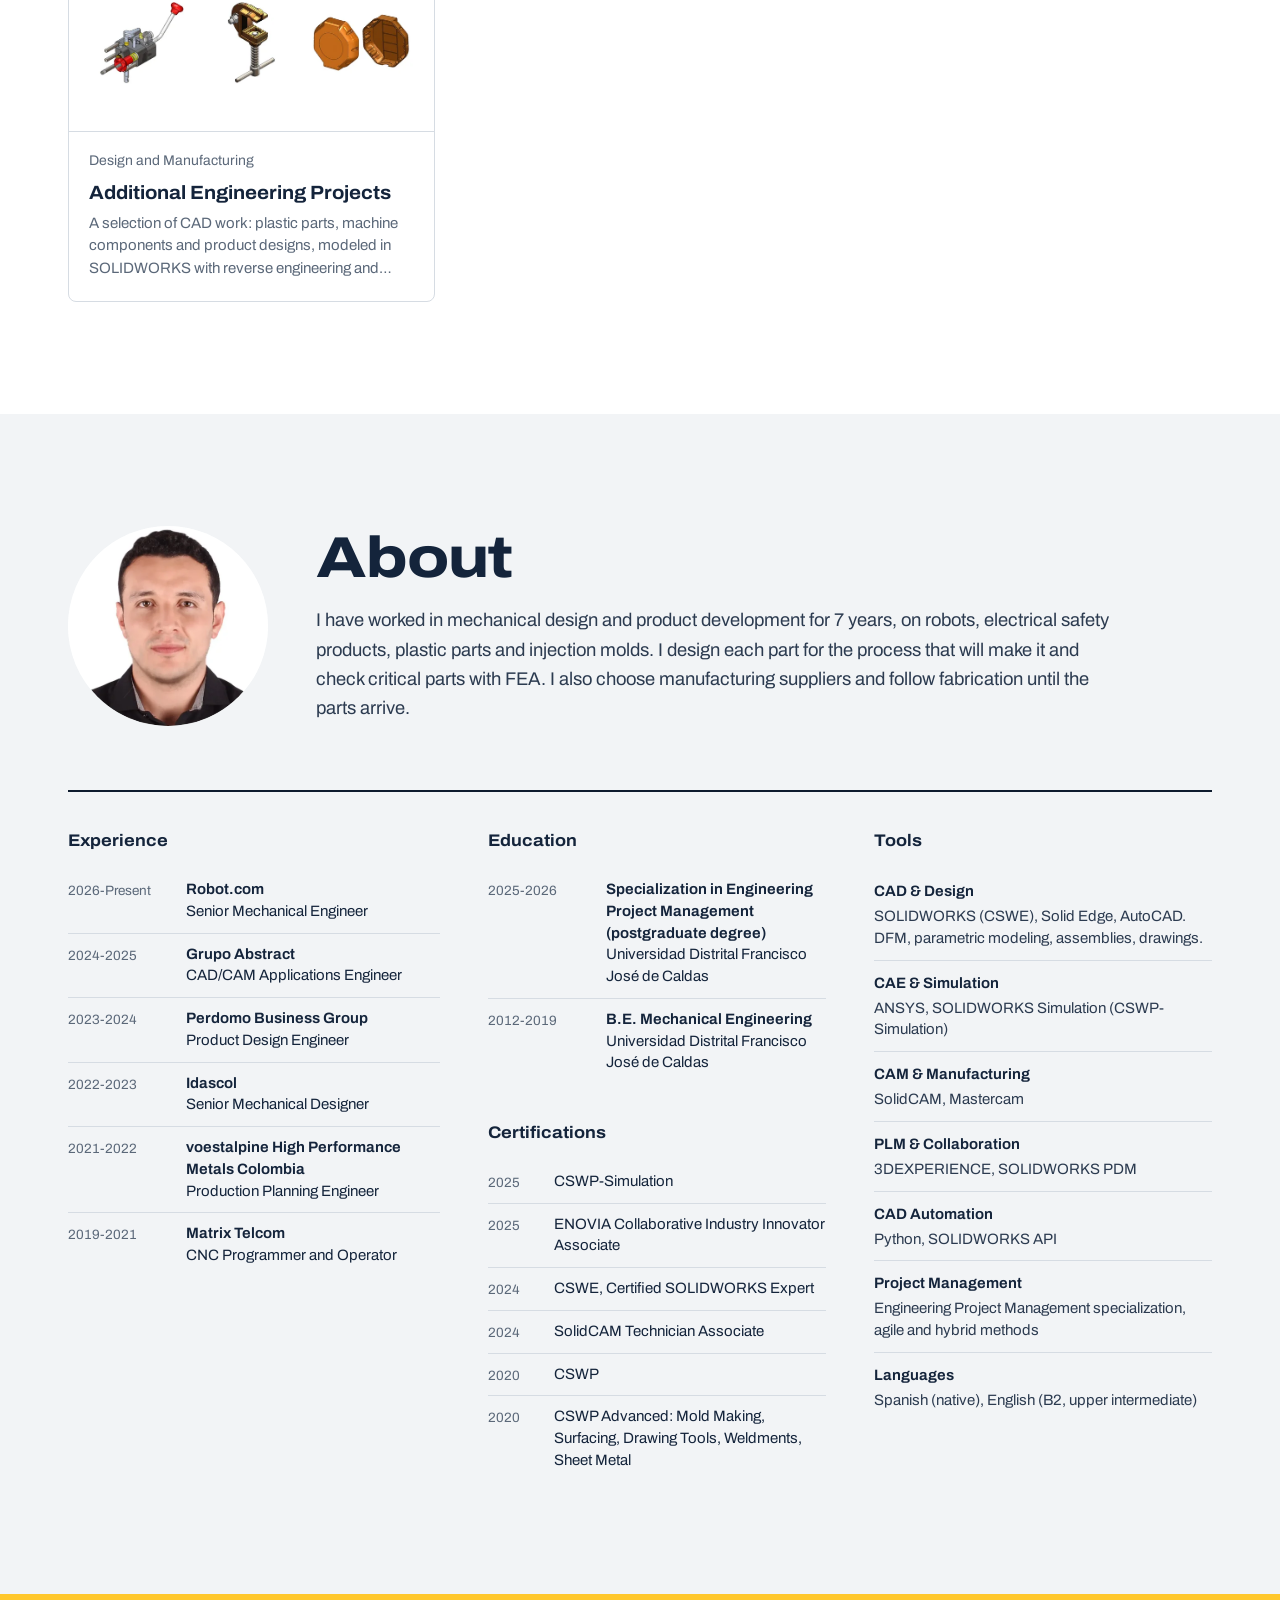
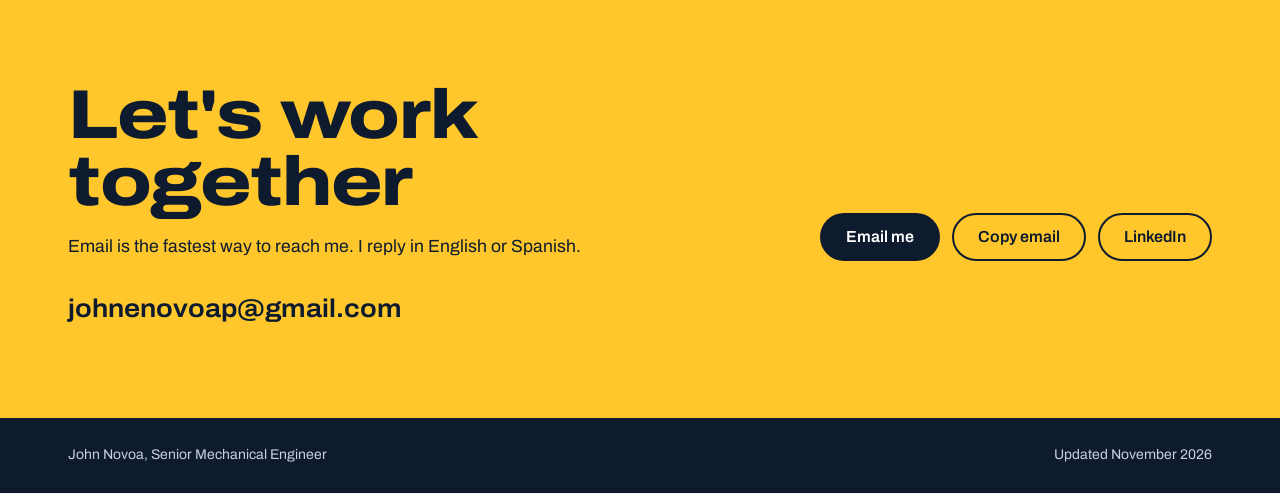
==== commit aa9ba0d6: "Correct quadruped prototype count and simplify prototype results Quadruped: 3 prototypes. Both proje" ====
--- a/index.html
+++ b/index.html
@@ -90,7 +90,7 @@
         <p class="meta"><span class="year">2026</span>Robotics</p>
         <h3><a href="projects/quadruped-delivery-robot.html">Quadruped Delivery Robot</a></h3>
         <p class="feature-desc">Mechanical design of the central electronics module for a quadruped delivery robot, built by three designers sharing one PDM vault across two cities.</p>
-        <ul class="ticks"><li>Built <strong>2 working prototypes</strong> that met the concept&#x27;s appearance and function requirements.</li><li>Used <strong>SLA printing</strong> for the outer covers because it cost less than a mold at that volume.</li></ul>
+        <ul class="ticks"><li>Built <strong>3 working prototypes</strong> that met the concept&#x27;s appearance and function requirements.</li><li>Completed the development in <strong>one month</strong> of work.</li></ul>
         <a class="more" href="projects/quadruped-delivery-robot.html">Read the case study<span class="sr"> about Quadruped Delivery Robot</span></a>
       </div>
     </article>
@@ -102,7 +102,7 @@
         <p class="meta"><span class="year">2026</span>Robotics</p>
         <h3><a href="projects/mobile-humanoid-robot.html">Mobile Humanoid Robot</a></h3>
         <p class="feature-desc">Mechanical design of a mobile humanoid service robot, from an industrial design concept to two working units.</p>
-        <ul class="ticks"><li>Built and assembled <strong>2 working units</strong> for testing.</li><li>Picked the material, process and assembly method of each part for a 2-unit run, with <strong>3D printing</strong> where it cost less than a mold.</li></ul>
+        <ul class="ticks"><li>Built and assembled <strong>2 working units</strong> for testing.</li><li>Completed the development in <strong>one month</strong> of work.</li></ul>
         <a class="more" href="projects/mobile-humanoid-robot.html">Read the case study<span class="sr"> about Mobile Humanoid Robot</span></a>
       </div>
     </article>
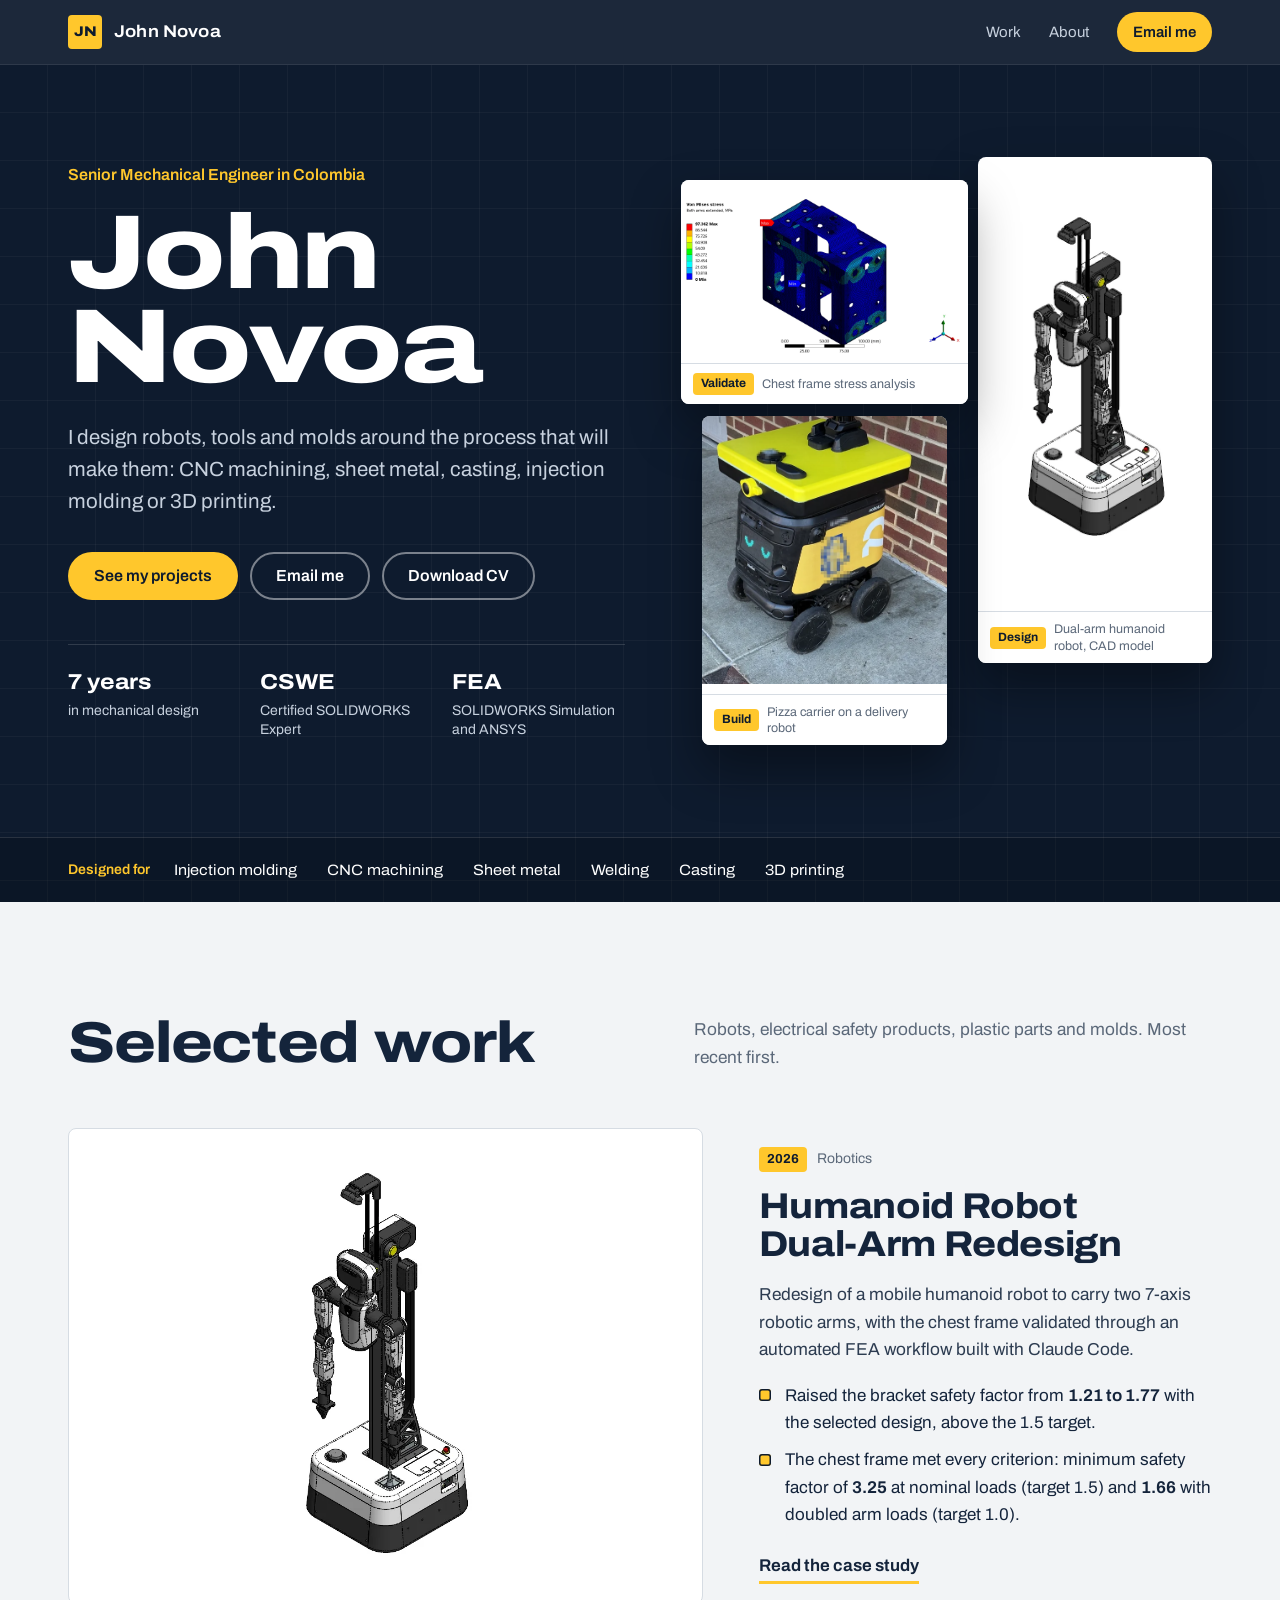
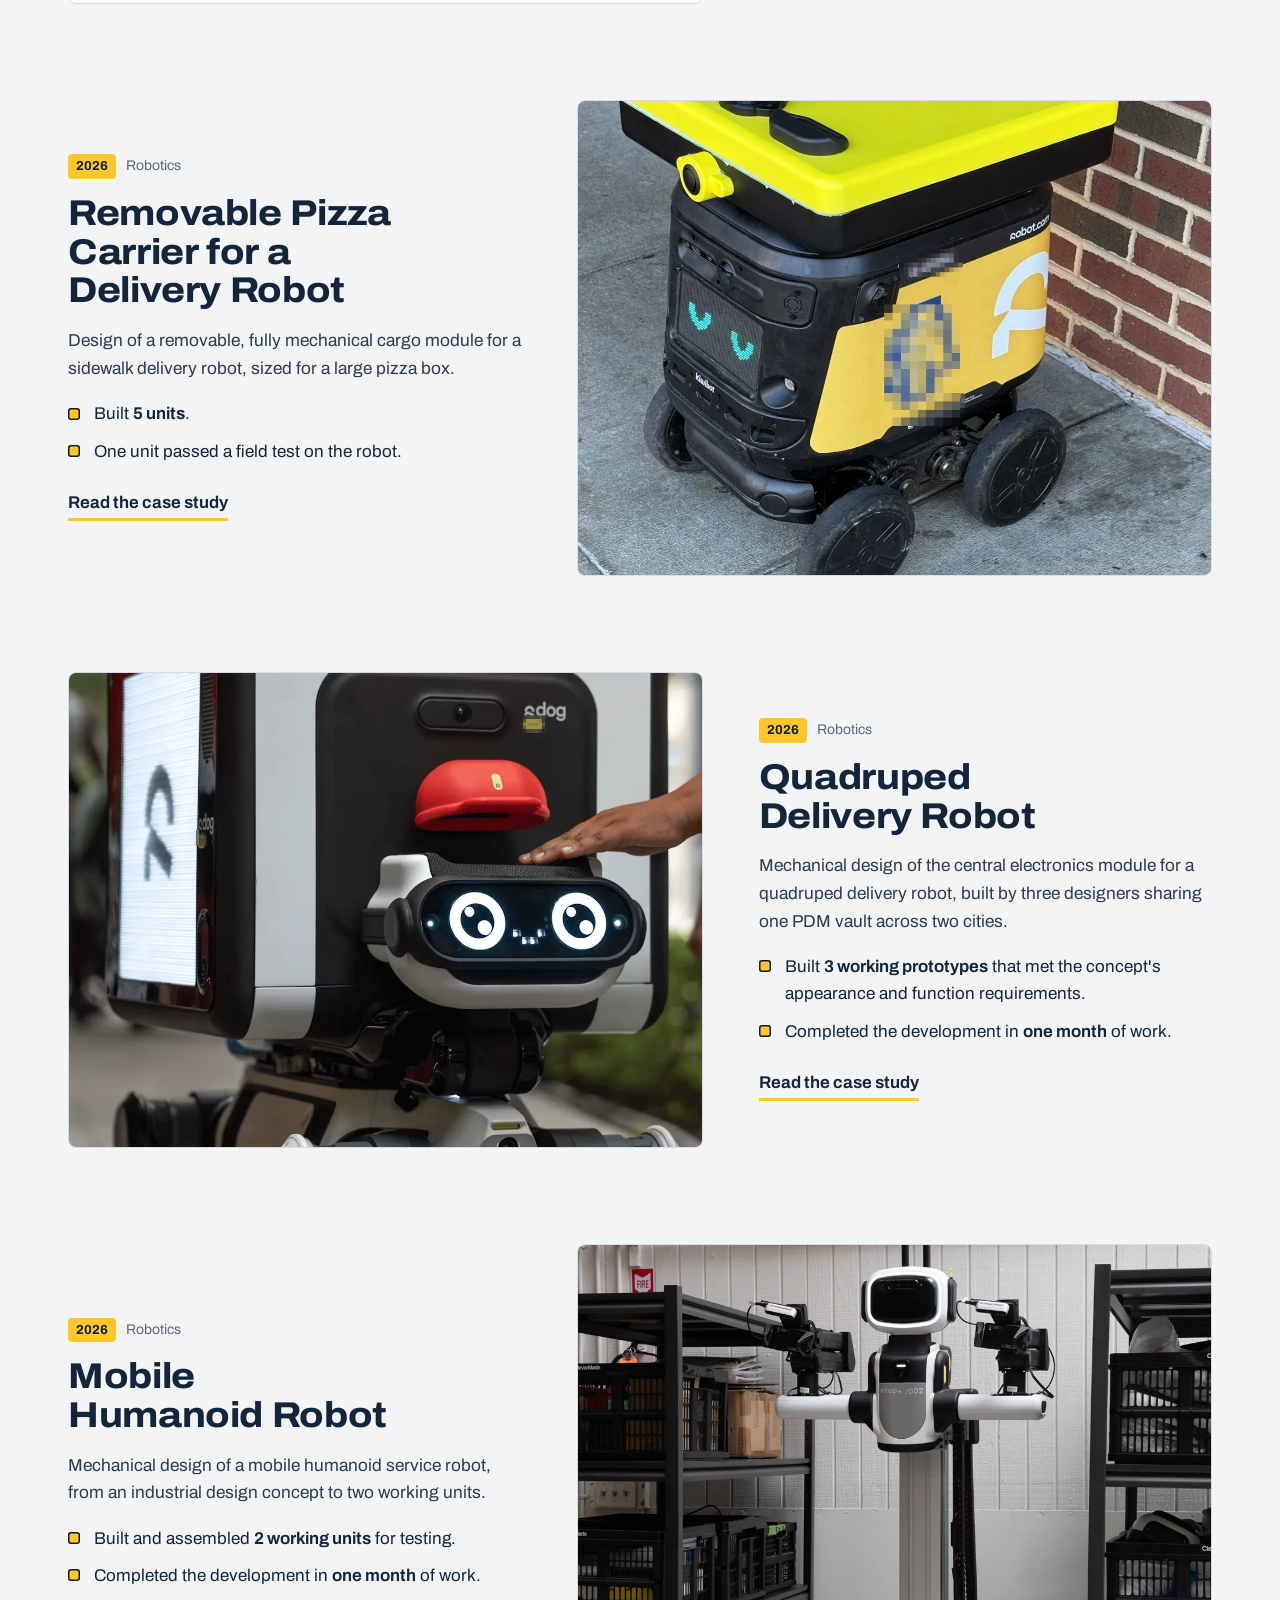
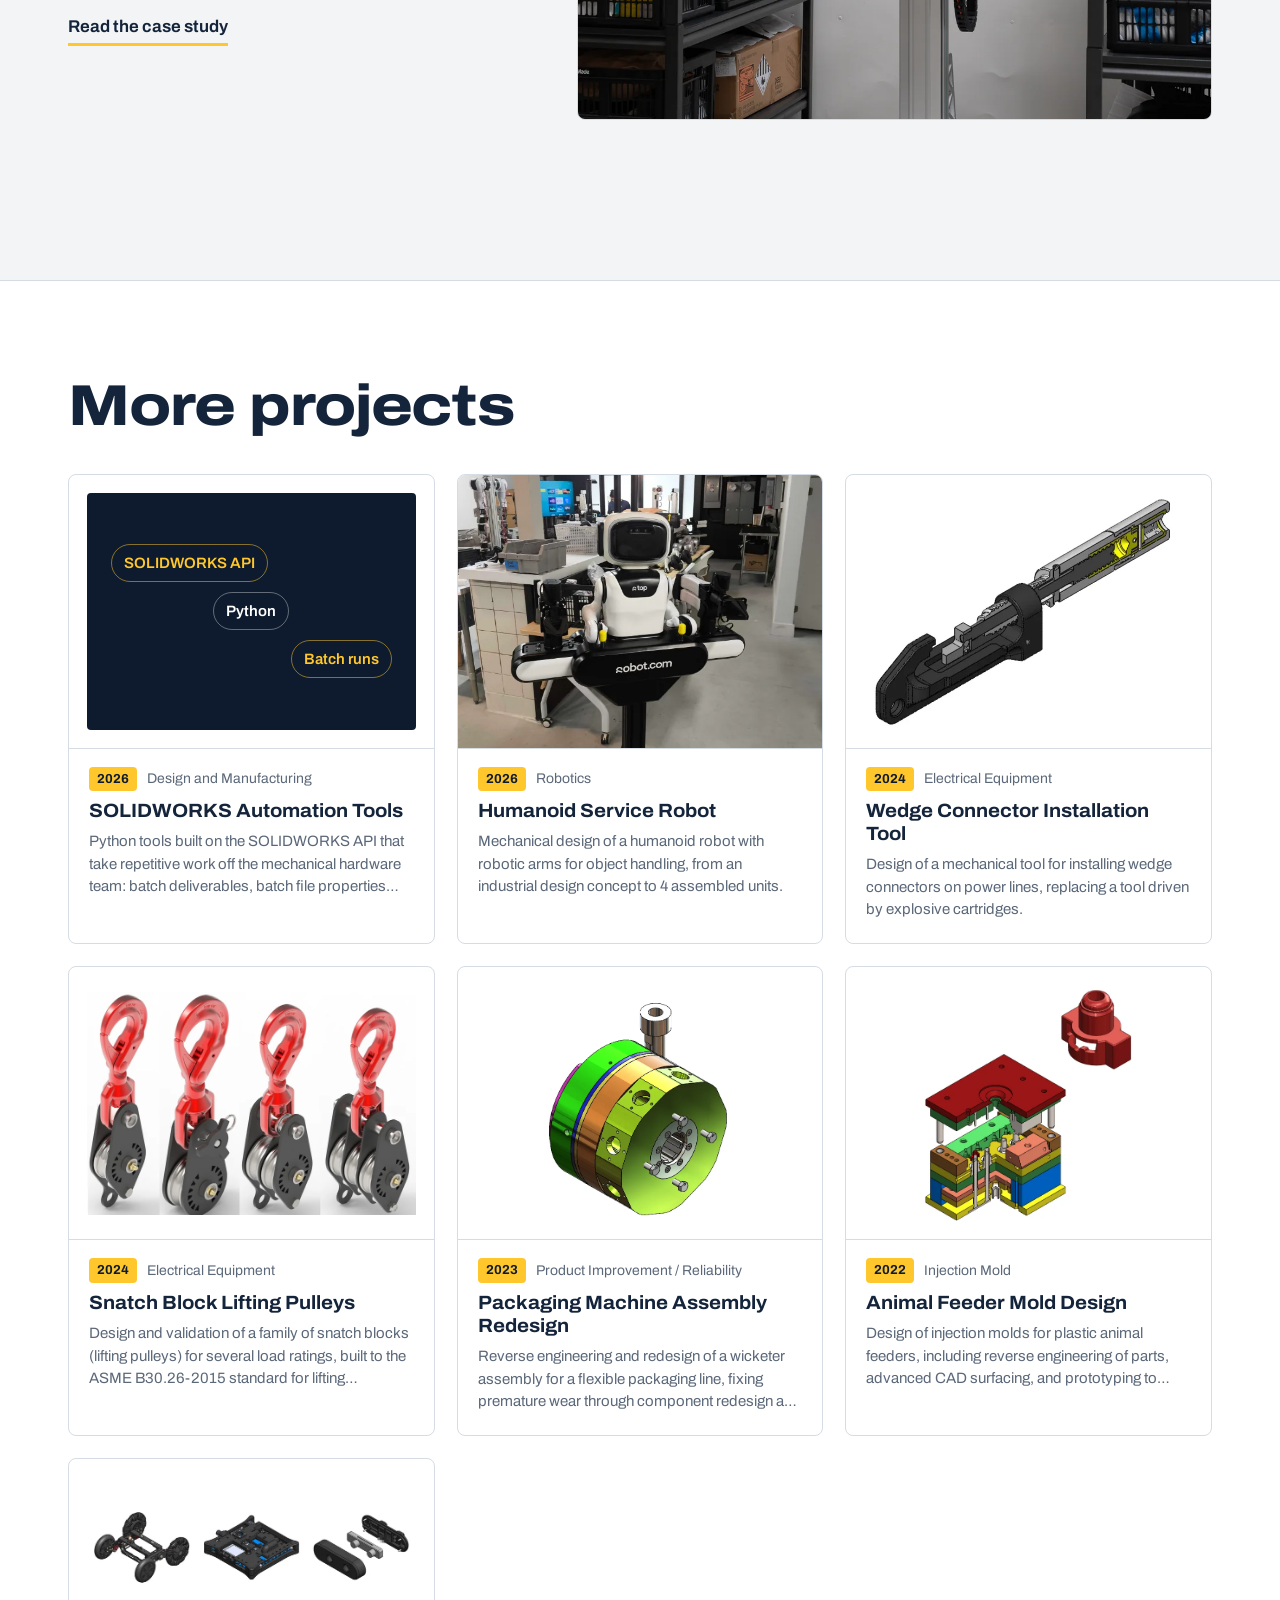
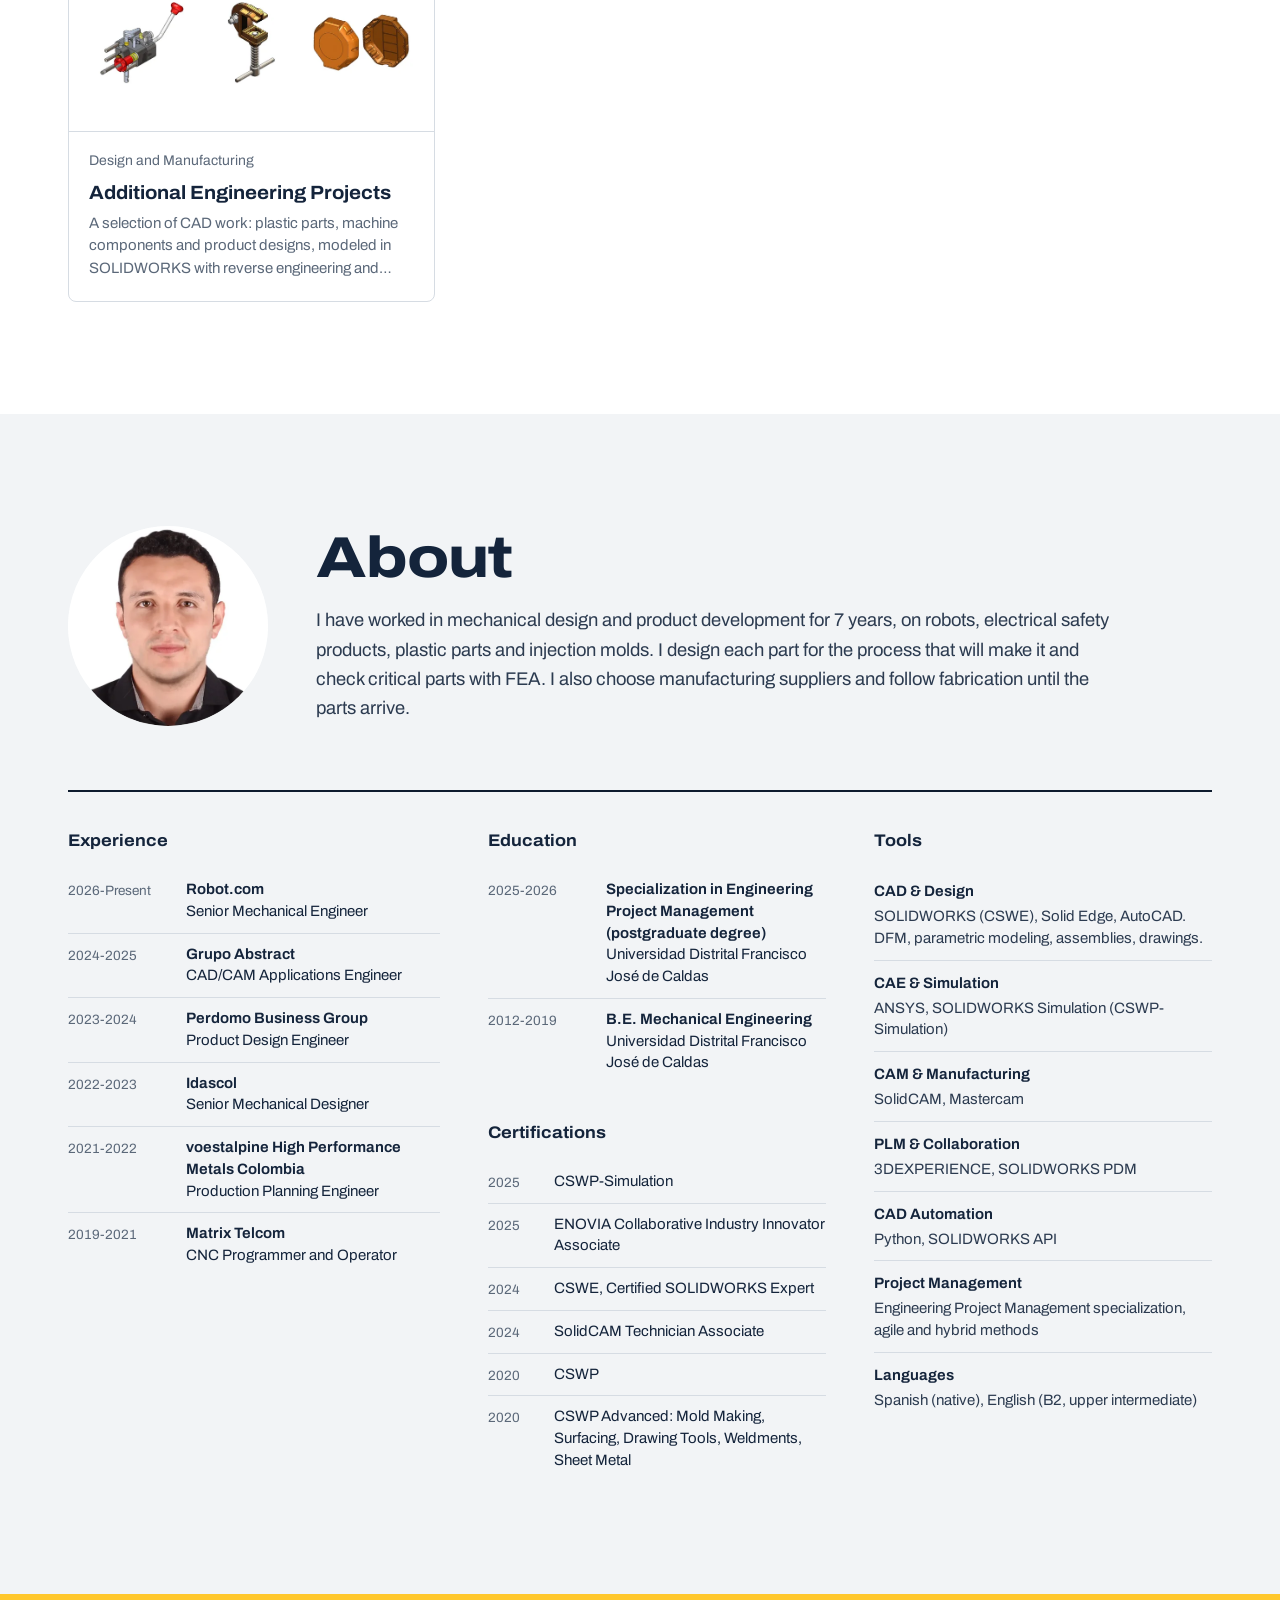
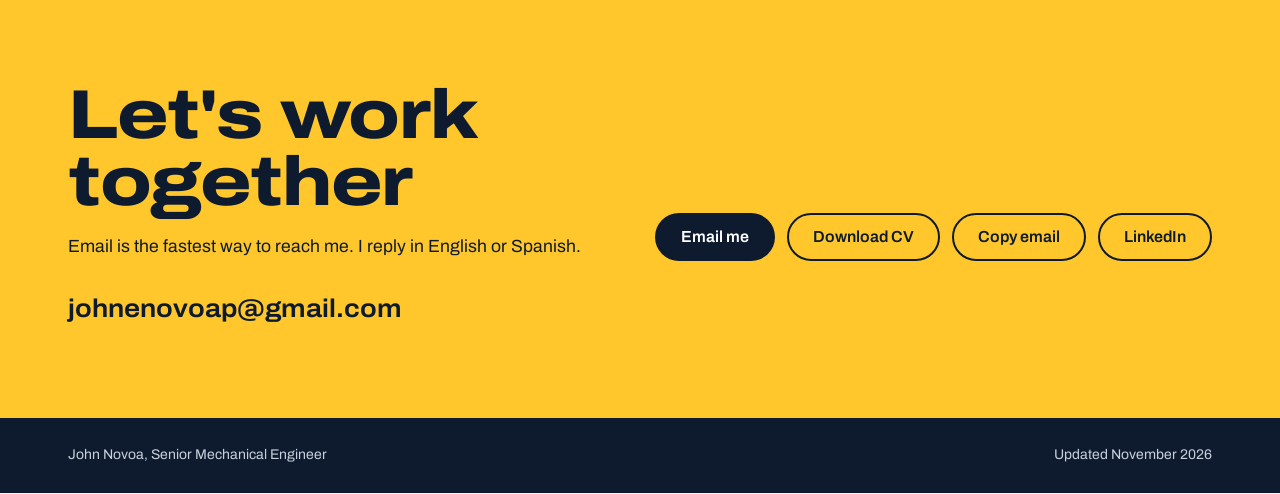
==== commit 092545ce: "Add CV PDF and Download CV buttons Co-Authored-By: Claude Opus 5.5 <noreply@anthropic.com>" ====
--- a/index.html
+++ b/index.html
@@ -39,6 +39,7 @@
       <div class="hero-actions">
         <a class="btn btn-yellow" href="#work">See my projects</a>
         <a class="btn btn-ghost" href="mailto:johnenovoap@gmail.com">Email me</a>
+        <a class="btn btn-ghost" href="assets/John-Novoa-CV.pdf" download>Download CV</a>
       </div>
       <ul class="hero-facts">
         <li><strong>7 years</strong> in mechanical design</li>
@@ -223,6 +224,7 @@
     </div>
     <div class="contact-actions">
       <a class="btn btn-dark" href="mailto:johnenovoap@gmail.com">Email me</a>
+      <a class="btn btn-line" href="assets/John-Novoa-CV.pdf" download>Download CV</a>
       <button class="btn btn-line copy" type="button" data-copy="johnenovoap@gmail.com">Copy email</button>
       <a class="btn btn-line" href="https://www.linkedin.com/in/john-novoa" target="_blank" rel="noopener">LinkedIn</a>
     </div>
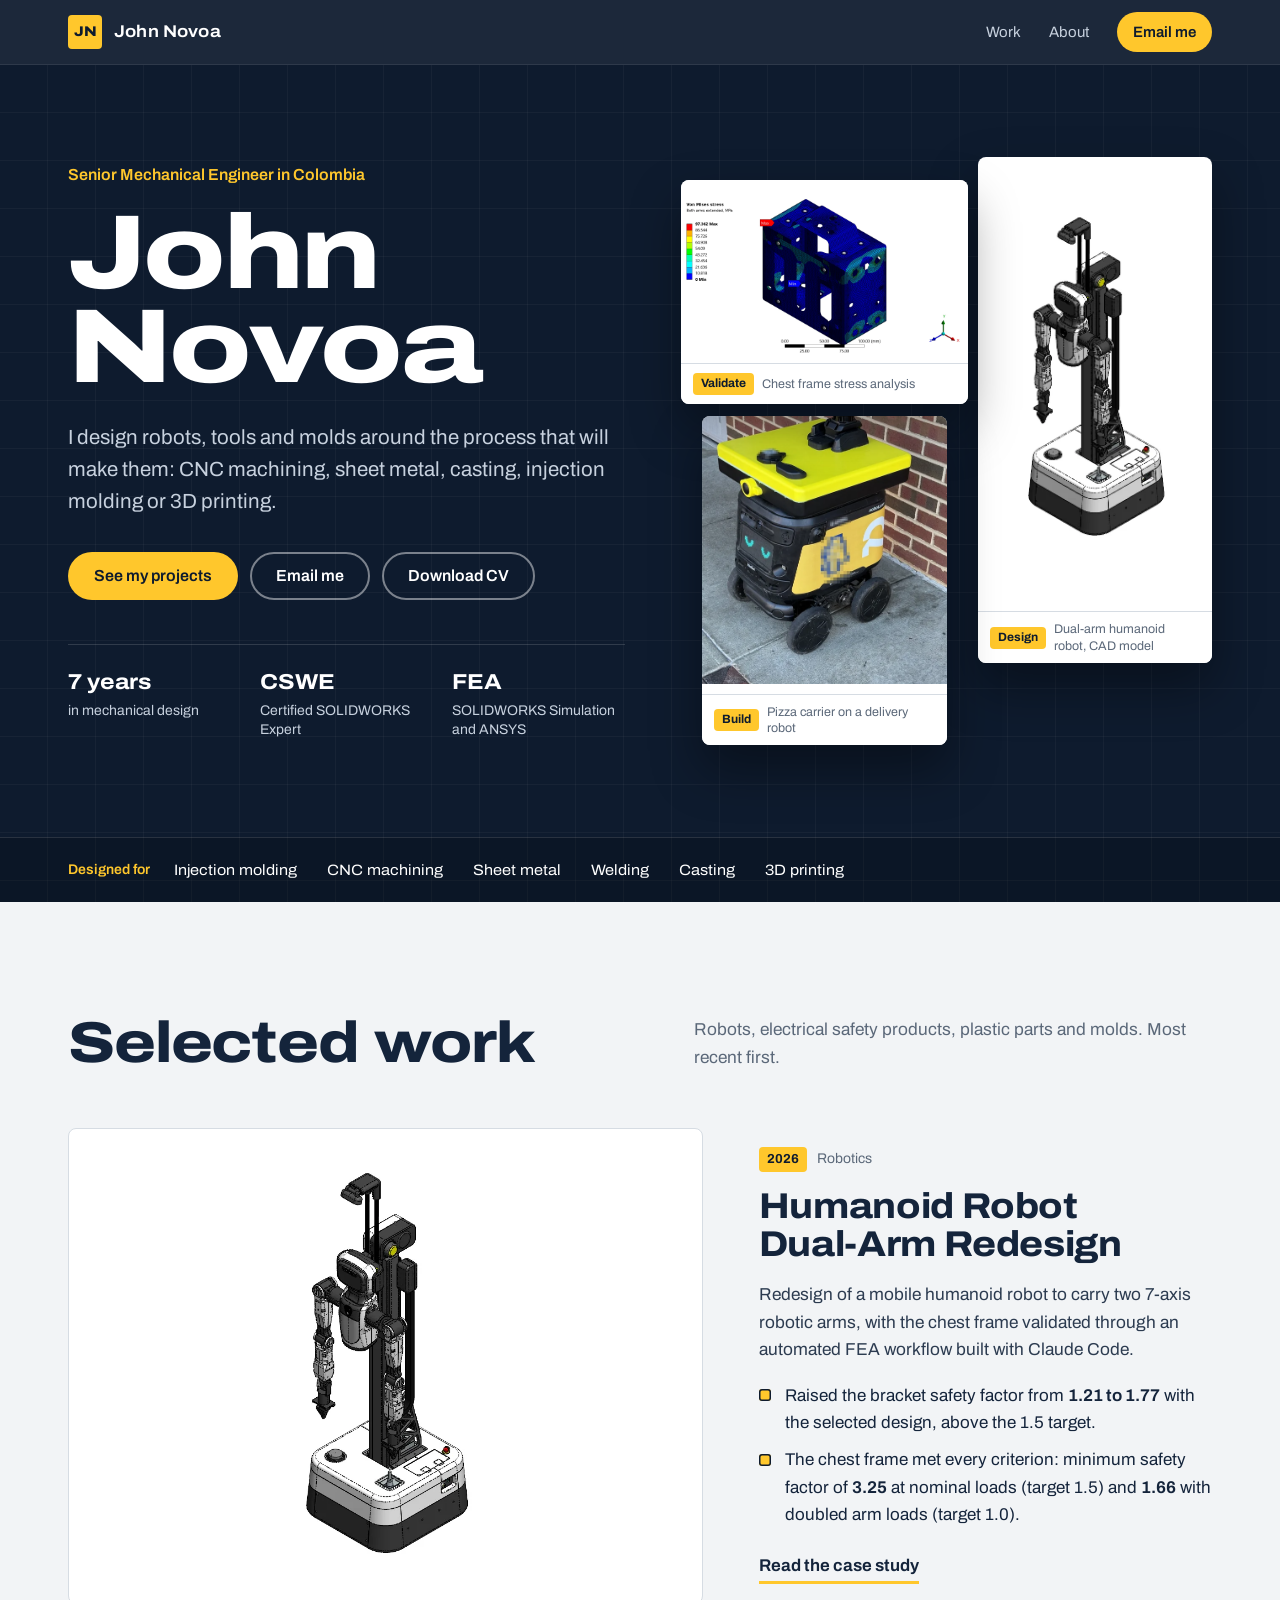
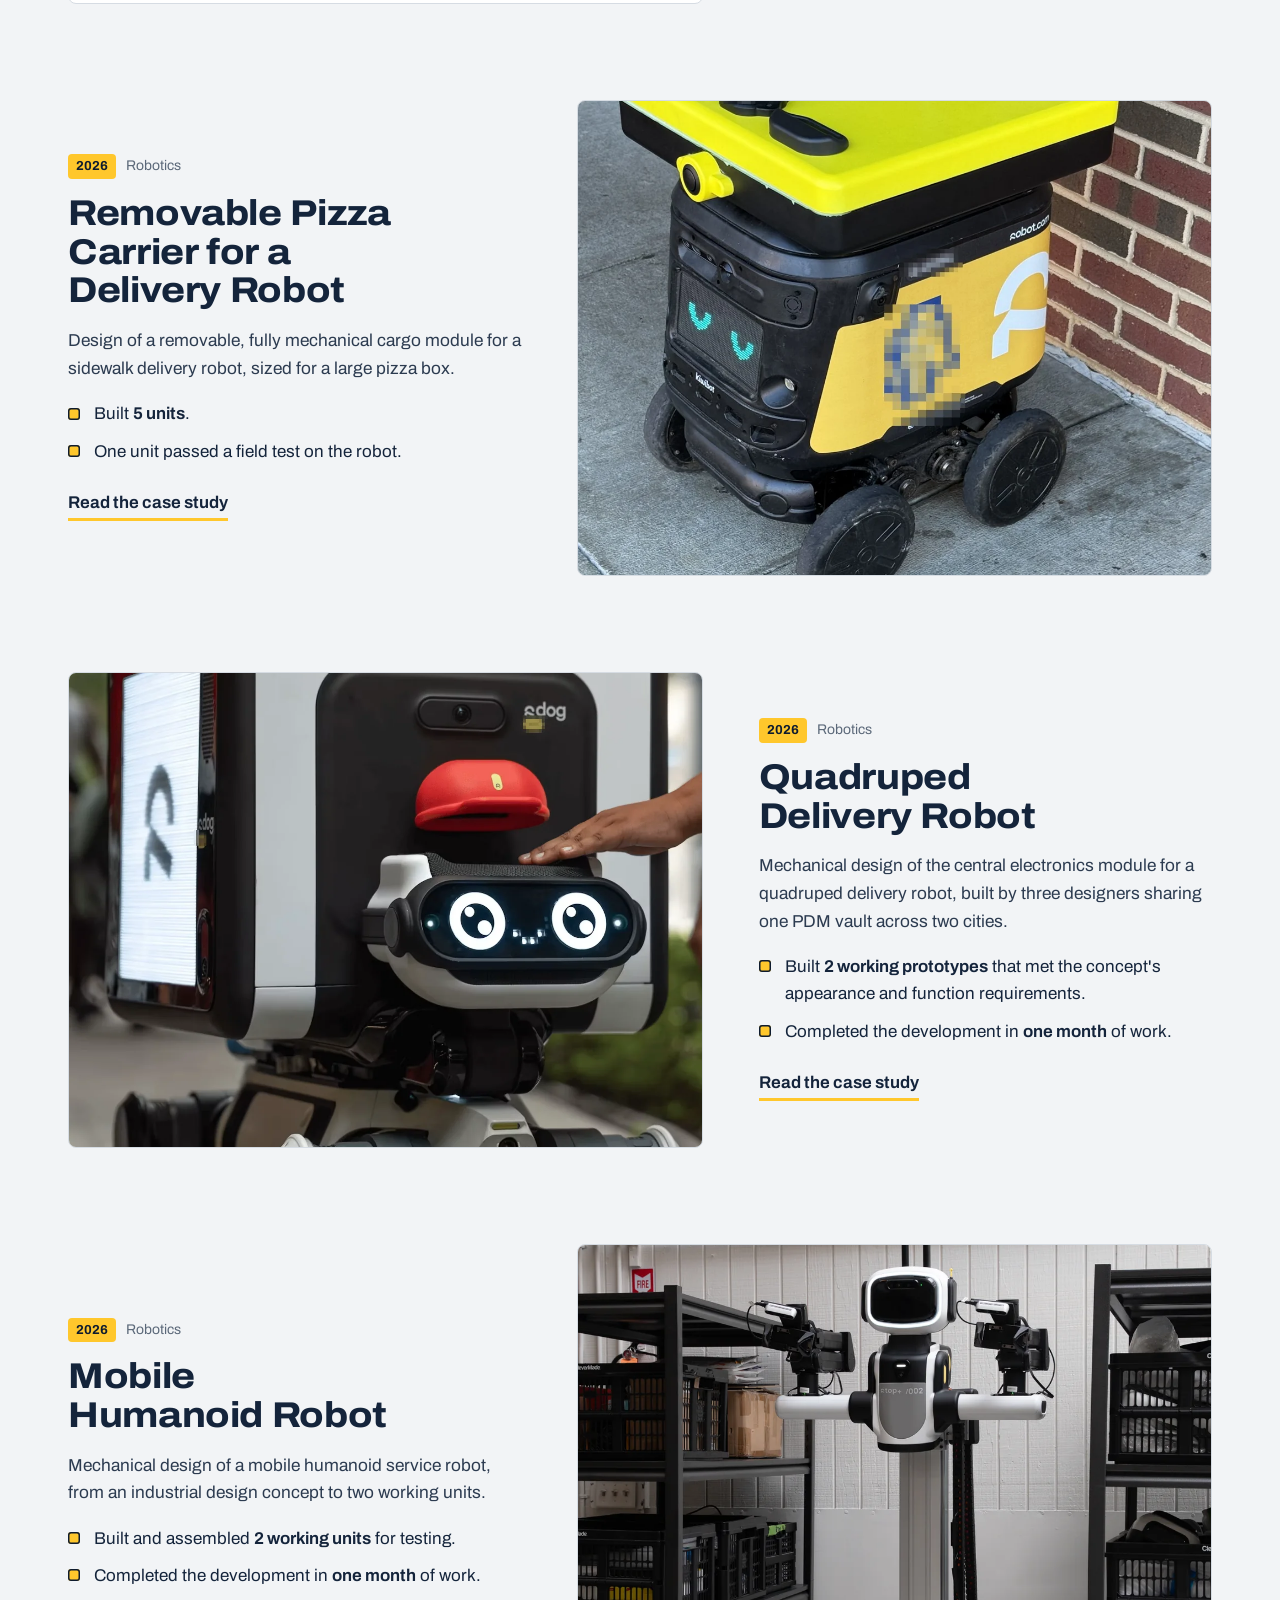
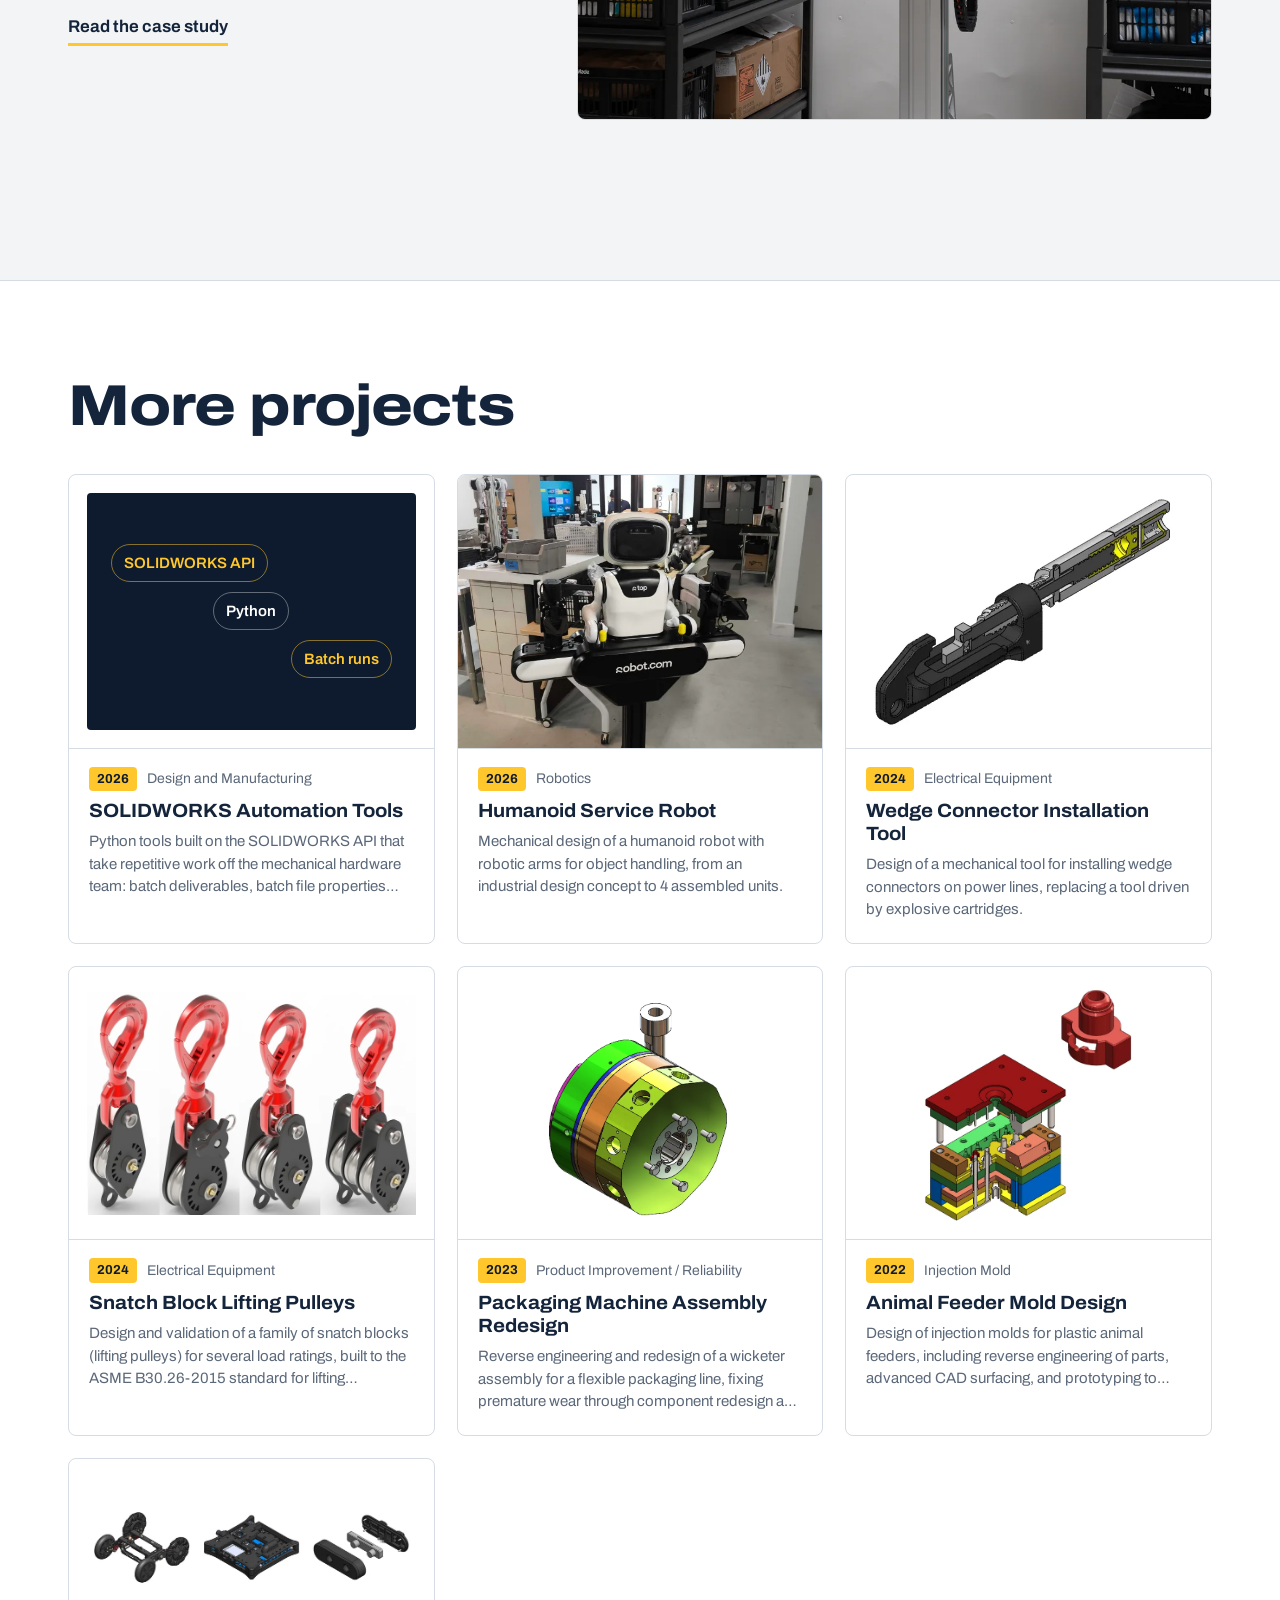
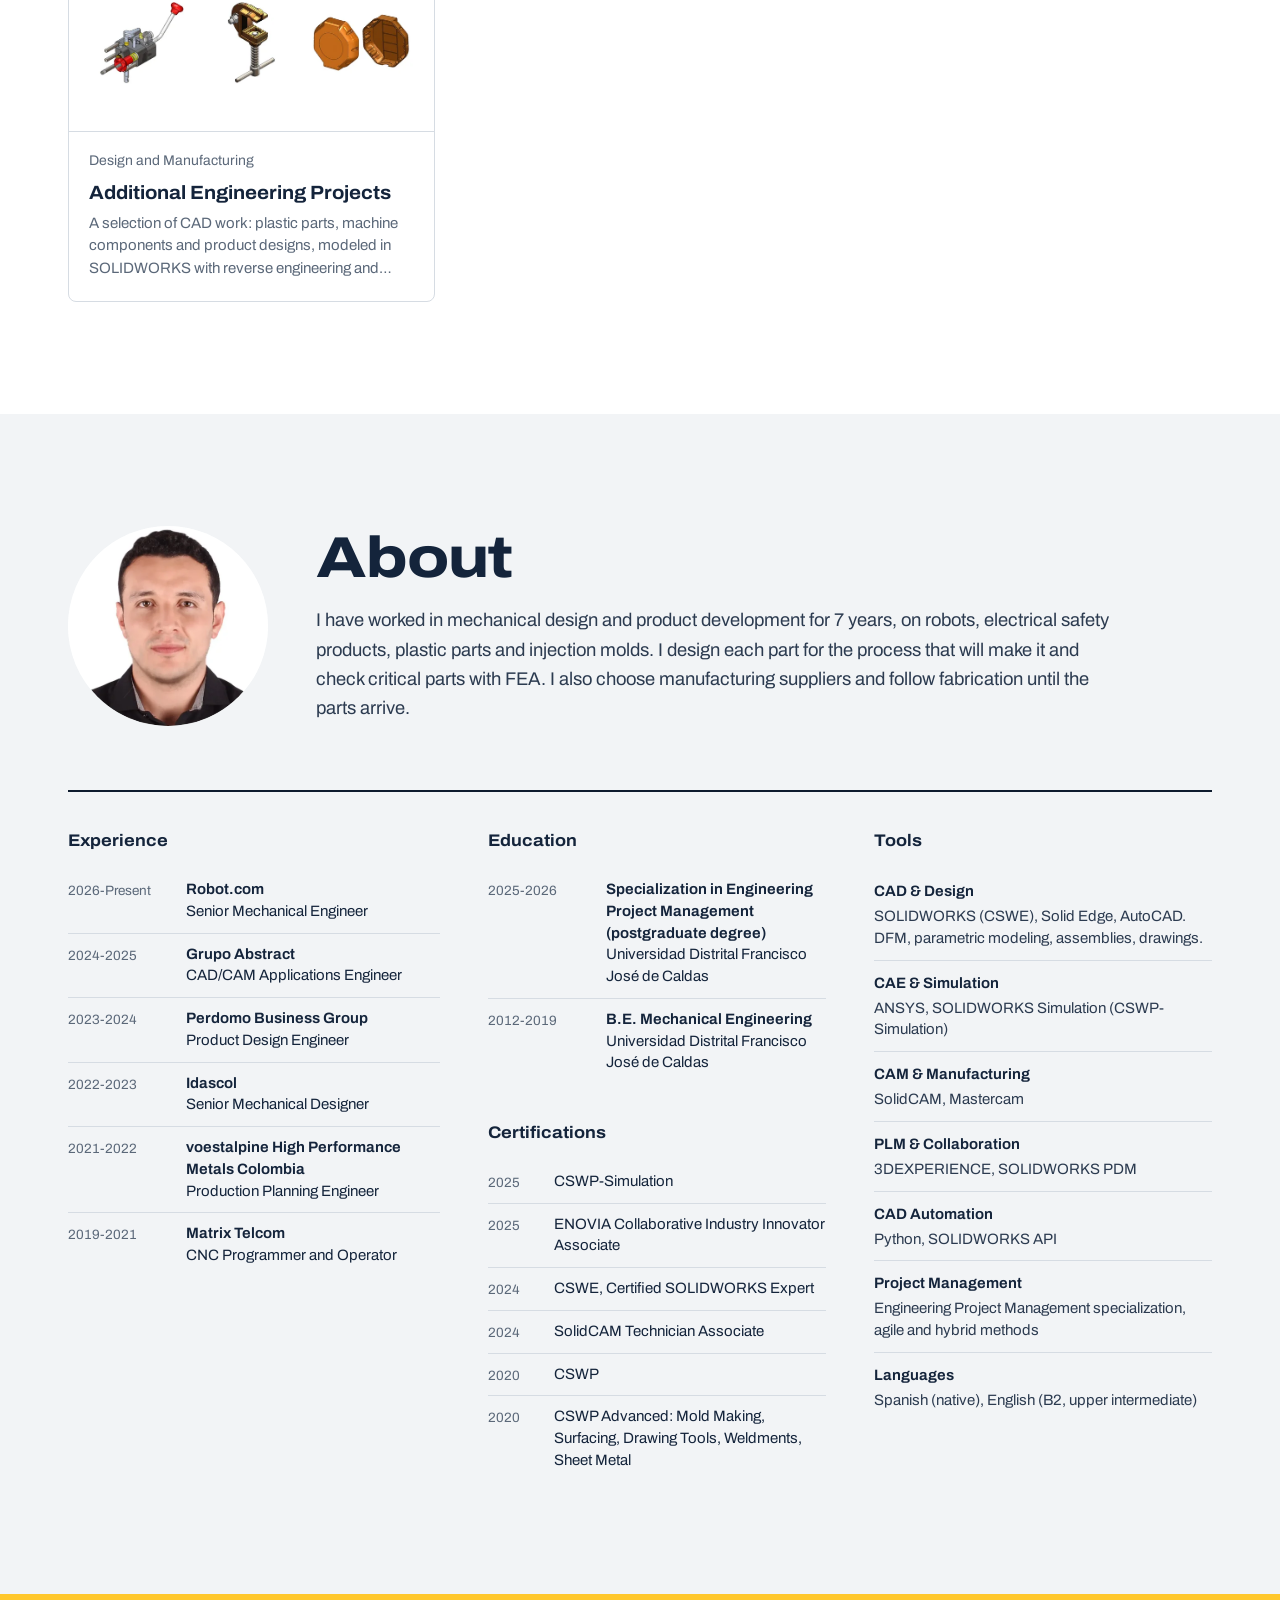
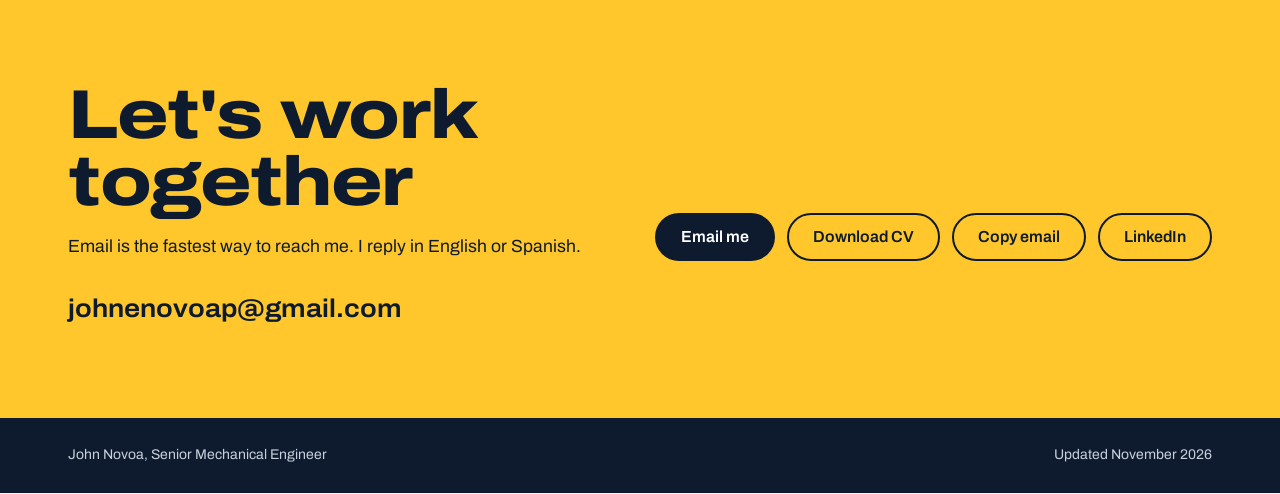
==== commit b11a9bed: "Set quadruped prototype count to 2 and fix collage caption Co-Authored-By: Claude Opus 5.5 <noreply@" ====
--- a/index.html
+++ b/index.html
@@ -91,7 +91,7 @@
         <p class="meta"><span class="year">2026</span>Robotics</p>
         <h3><a href="projects/quadruped-delivery-robot.html">Quadruped Delivery Robot</a></h3>
         <p class="feature-desc">Mechanical design of the central electronics module for a quadruped delivery robot, built by three designers sharing one PDM vault across two cities.</p>
-        <ul class="ticks"><li>Built <strong>3 working prototypes</strong> that met the concept&#x27;s appearance and function requirements.</li><li>Completed the development in <strong>one month</strong> of work.</li></ul>
+        <ul class="ticks"><li>Built <strong>2 working prototypes</strong> that met the concept&#x27;s appearance and function requirements.</li><li>Completed the development in <strong>one month</strong> of work.</li></ul>
         <a class="more" href="projects/quadruped-delivery-robot.html">Read the case study<span class="sr"> about Quadruped Delivery Robot</span></a>
       </div>
     </article>
